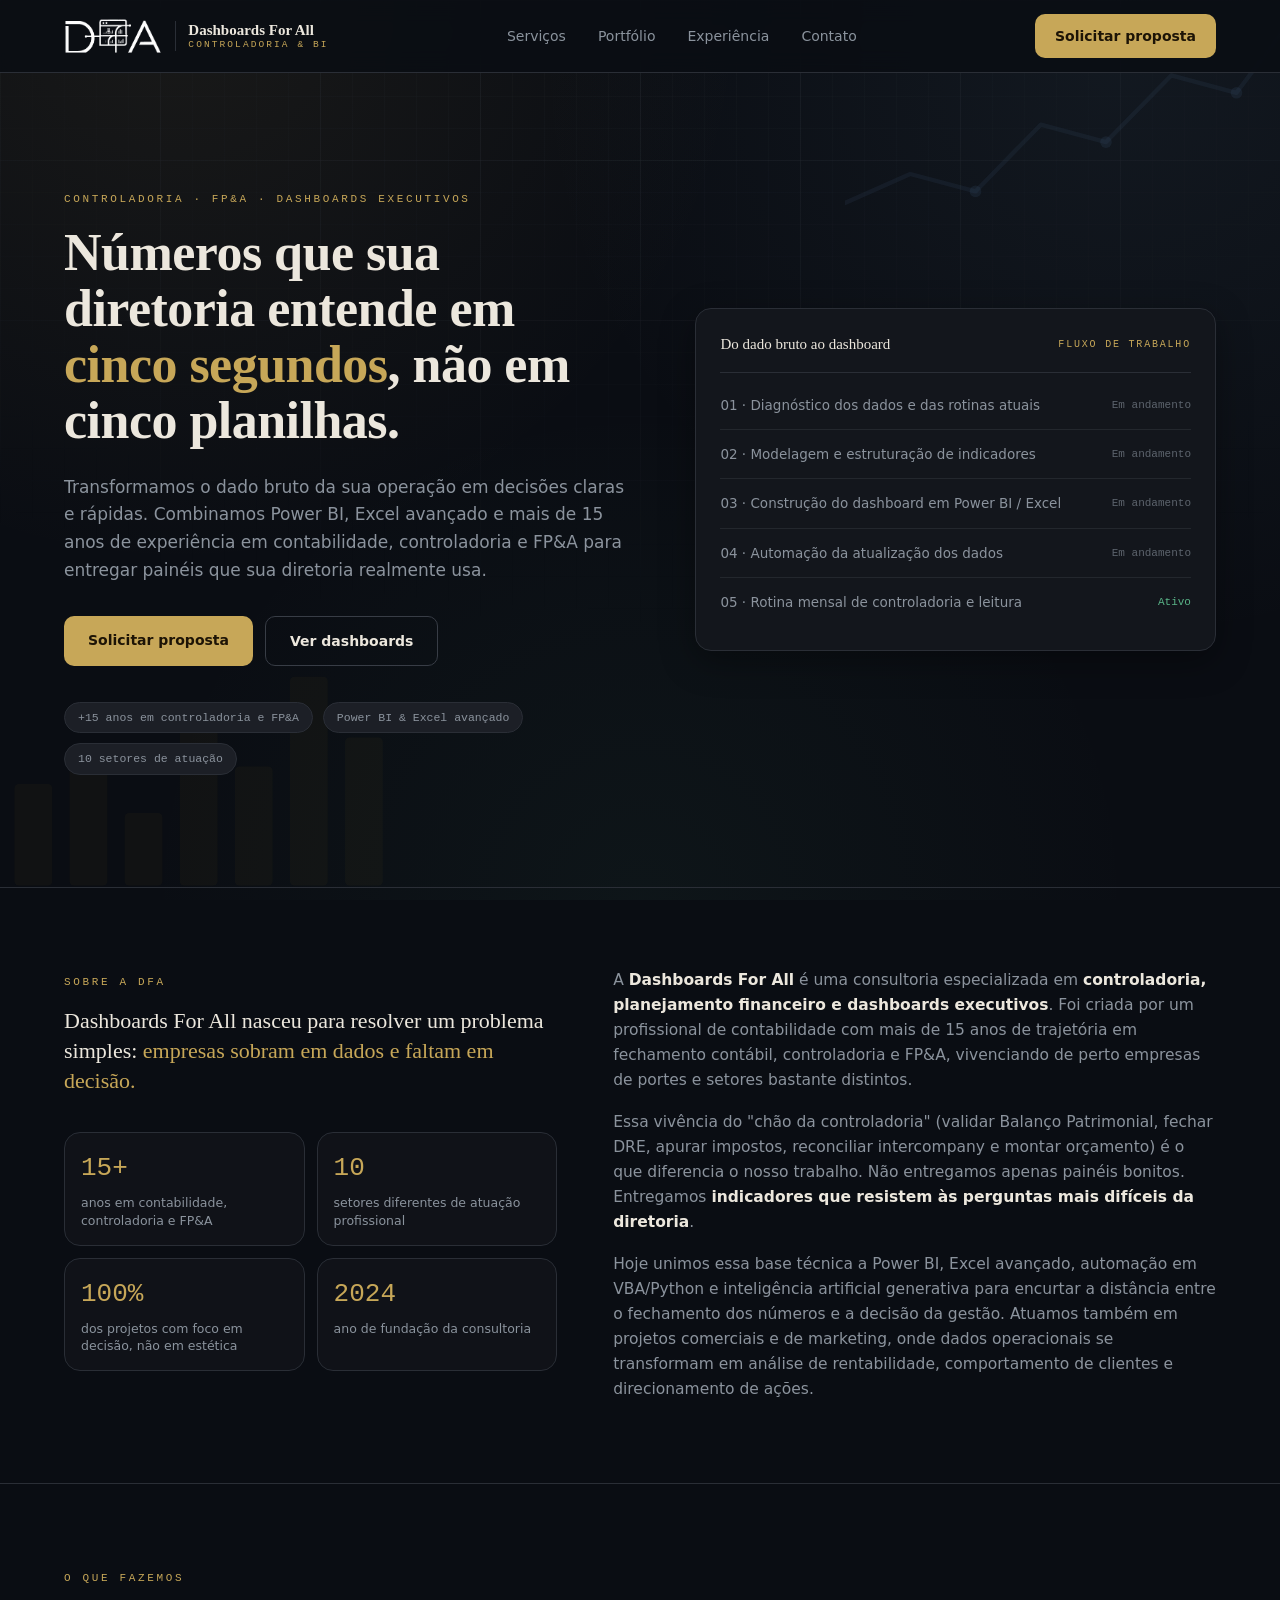
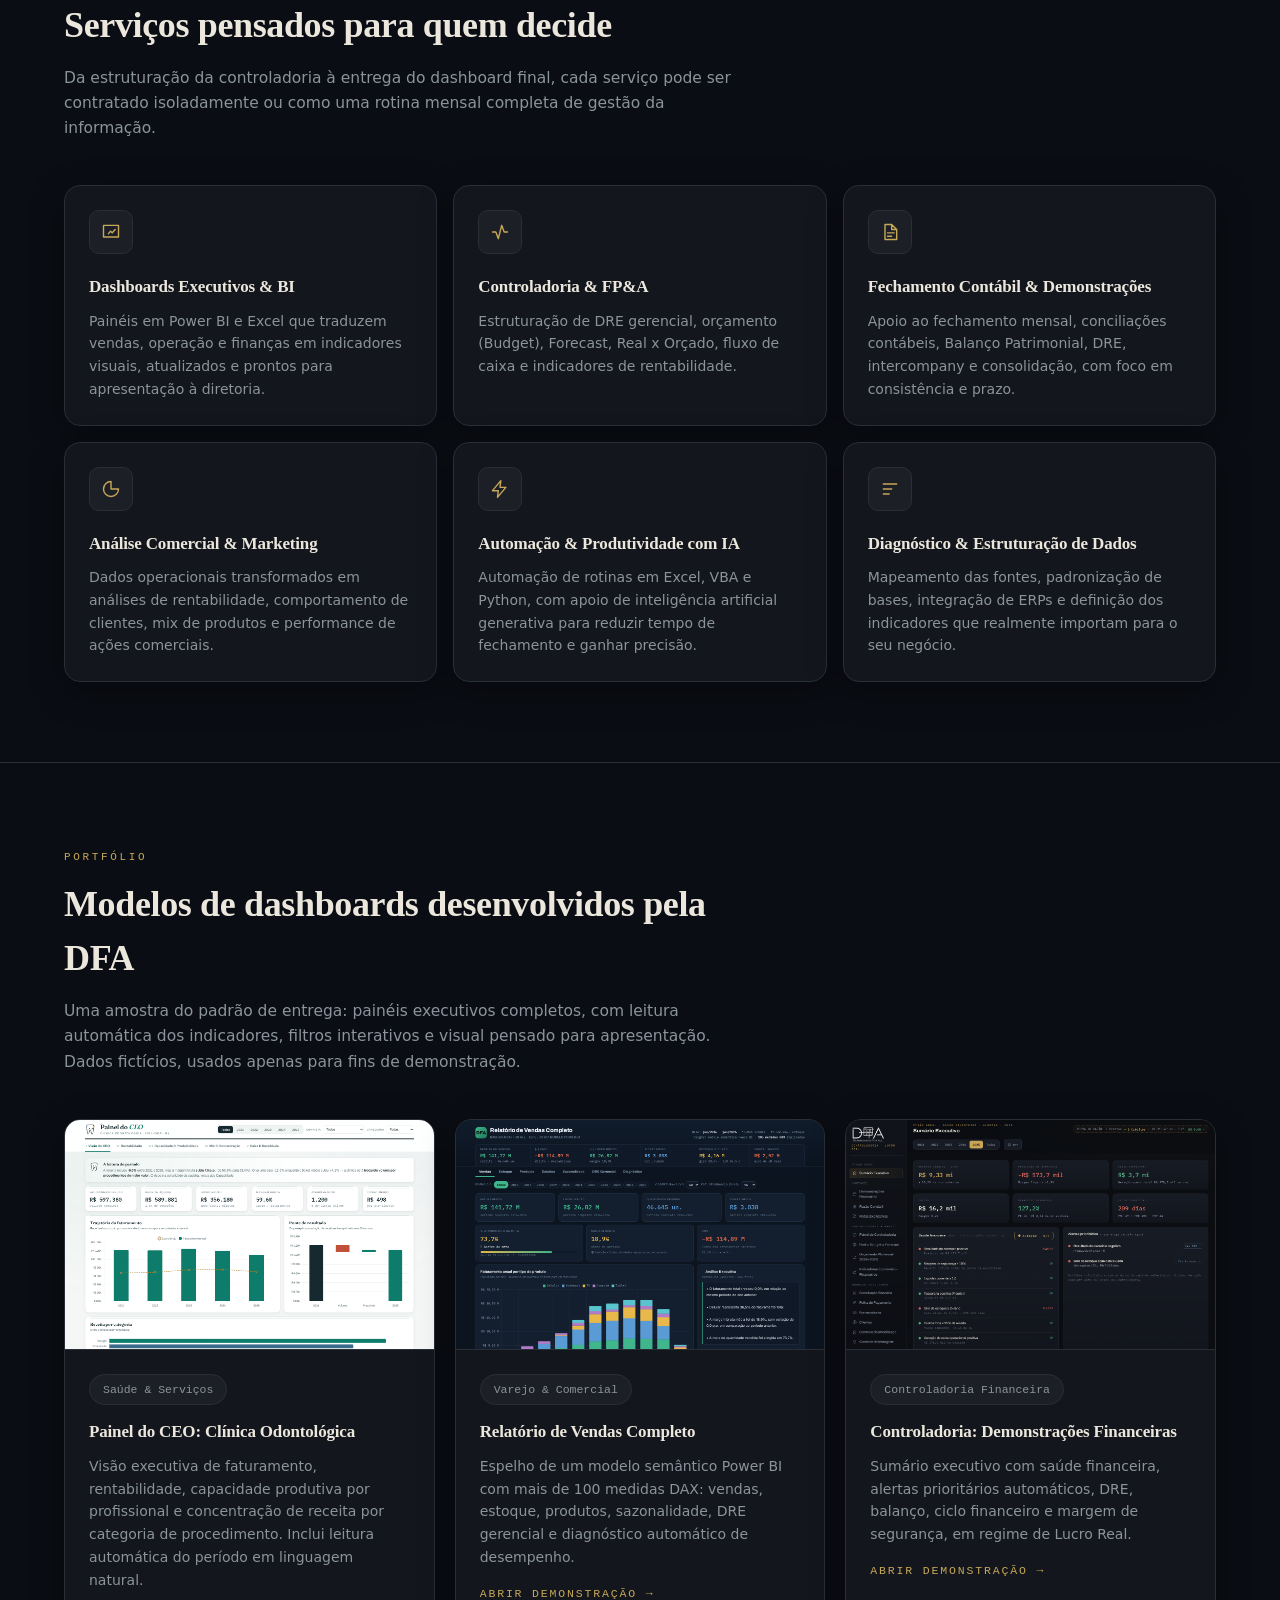
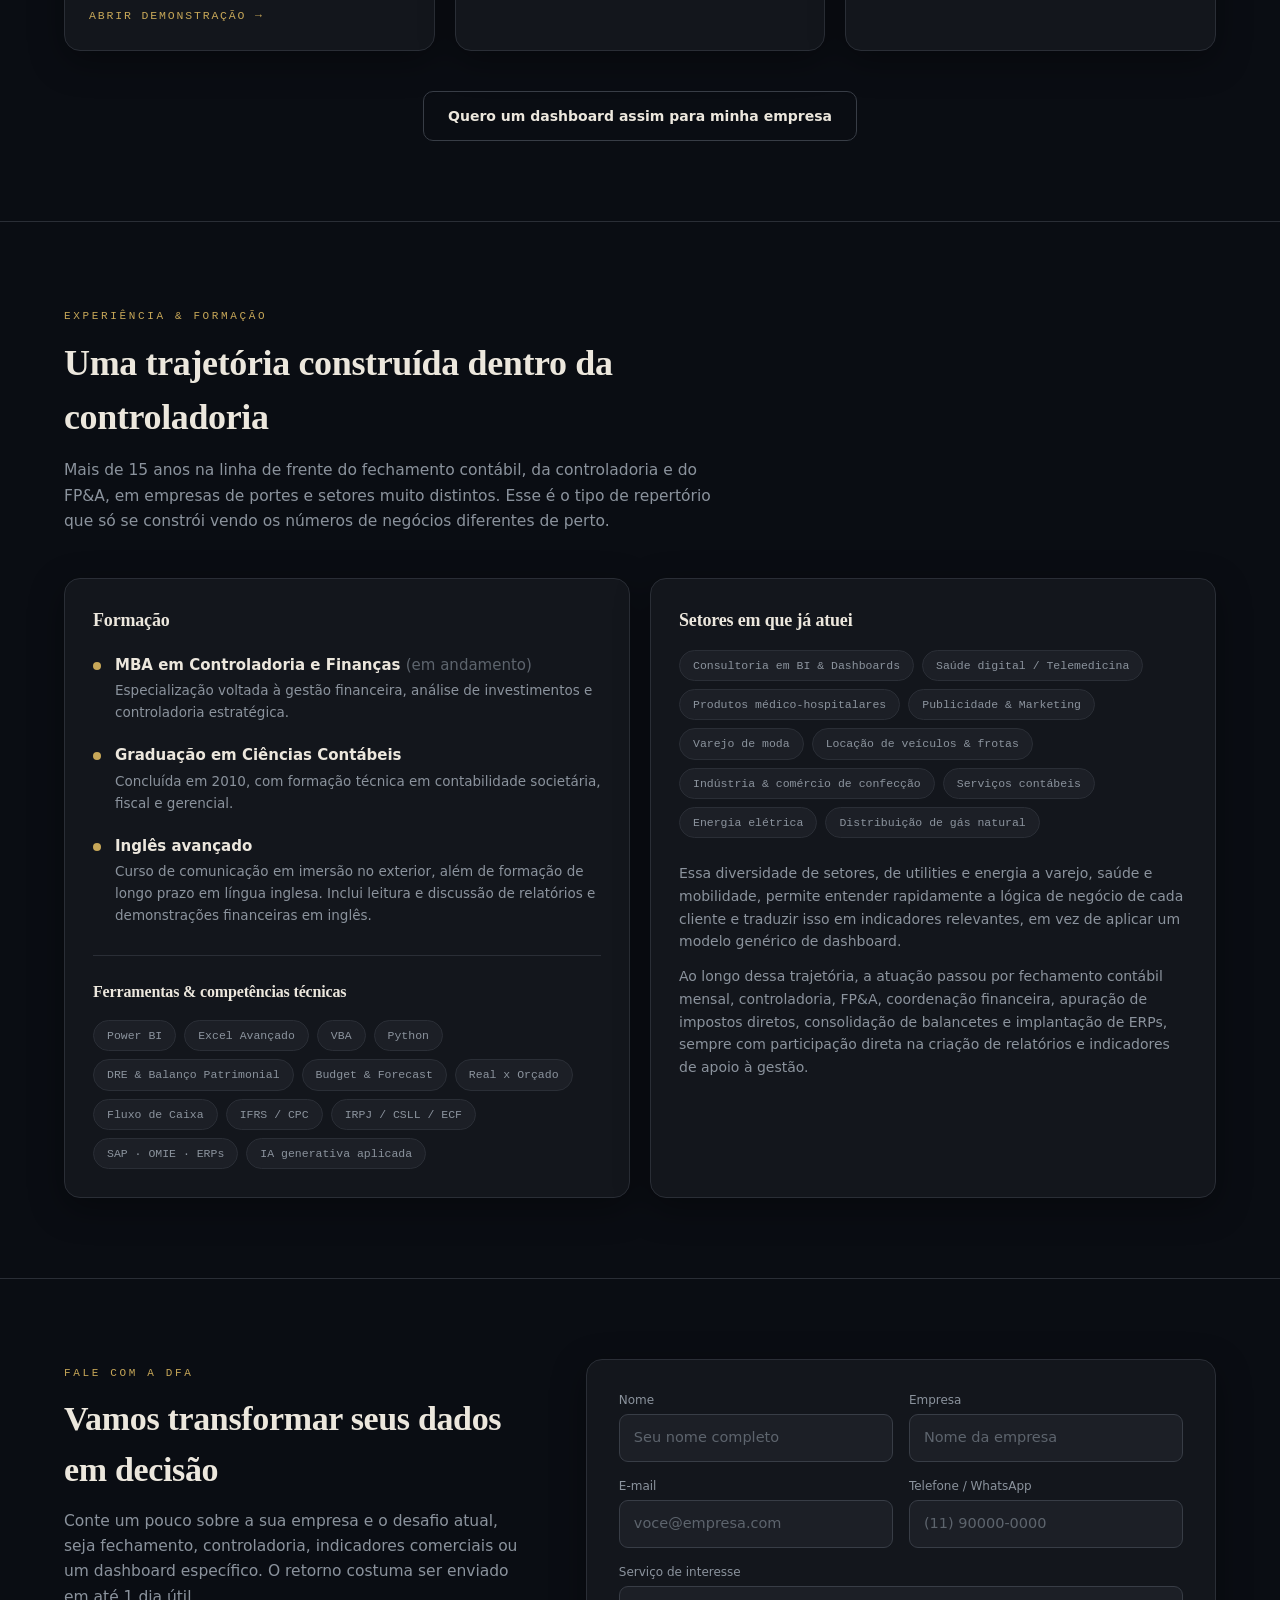
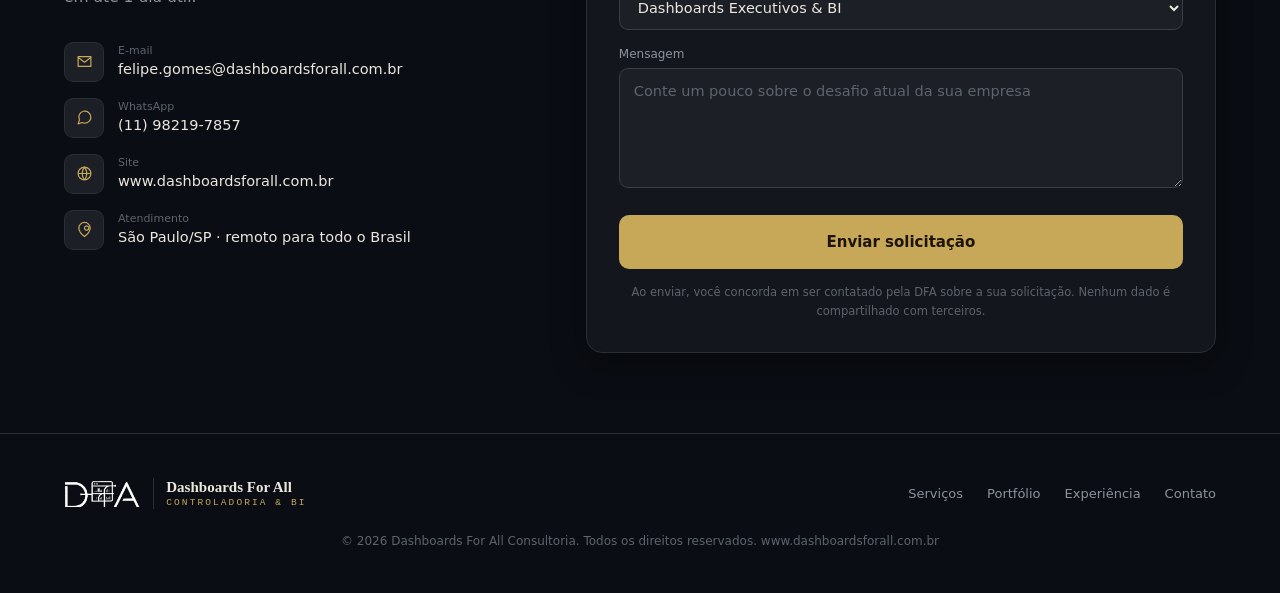
==== index.html @ 0bf6ab88 "Add files via upload" ====
<!DOCTYPE html>
<html lang="en" data-tsd-source="/src/routes/__root.tsx:113:5"><head data-tsd-source="/src/routes/__root.tsx:114:7"><meta charset="utf-8"><meta name="viewport" content="width=device-width, initial-scale=1"><link rel="preload" as="image" href="/__l5e/assets-v1/0606415a-b5c6-49c7-ac7f-a2ee6d238eb2/dfa-mark-white.png"><title>Dashboards For All — Controladoria, FP&amp;A e Dashboards Executivos</title><meta name="author" content="Dashboards For All"><meta property="og:site_name" content="Dashboards For All"><meta property="og:locale" content="pt_BR"><meta name="theme-color" content="#0B0D11"><meta name="description" content="Consultoria em controladoria, FP&amp;A e dashboards executivos em Power BI e Excel. Transformamos dados financeiros e operacionais em decisão para a diretoria."><meta property="og:title" content="Dashboards For All — Controladoria, FP&amp;A e Dashboards Executivos"><meta property="og:description" content="Consultoria em controladoria, FP&amp;A e dashboards executivos em Power BI e Excel. Transformamos dados financeiros e operacionais em decisão para a diretoria."><meta property="og:type" content="website"><meta property="og:url" content="https://www.dashboardsforall.com.br/"><meta name="twitter:card" content="summary_large_image"><link rel="modulepreload" href="/@id/virtual:tanstack-start-dev-client-entry"><link rel="preconnect" href="https://fonts.googleapis.com"><link rel="preconnect" href="https://fonts.gstatic.com" crossorigin="anonymous"><link rel="icon" type="image/png" href="/favicon.png"><link rel="canonical" href="https://www.dashboardsforall.com.br/"><style>@layer properties {
  @supports (((-webkit-hyphens: none)) and (not (margin-trim: inline))) or ((-moz-orient: inline) and (not (color: rgb(from red r g b)))) {
  *, ::before, ::after, ::backdrop { --tw-translate-x: 0; --tw-translate-y: 0; --tw-translate-z: 0; --tw-rotate-x: initial; --tw-rotate-y: initial; --tw-rotate-z: initial; --tw-skew-x: initial; --tw-skew-y: initial; --tw-space-y-reverse: 0; --tw-space-x-reverse: 0; --tw-border-style: solid; --tw-leading: initial; --tw-font-weight: initial; --tw-tracking: initial; --tw-ordinal: initial; --tw-slashed-zero: initial; --tw-numeric-figure: initial; --tw-numeric-spacing: initial; --tw-numeric-fraction: initial; --tw-shadow: 0 0 #0000; --tw-shadow-color: initial; --tw-shadow-alpha: 100%; --tw-inset-shadow: 0 0 #0000; --tw-inset-shadow-color: initial; --tw-inset-shadow-alpha: 100%; --tw-ring-color: initial; --tw-ring-shadow: 0 0 #0000; --tw-inset-ring-color: initial; --tw-inset-ring-shadow: 0 0 #0000; --tw-ring-inset: initial; --tw-ring-offset-width: 0px; --tw-ring-offset-color: #fff; --tw-ring-offset-shadow: 0 0 #0000; --tw-outline-style: solid; --tw-blur: initial; --tw-brightness: initial; --tw-contrast: initial; --tw-grayscale: initial; --tw-hue-rotate: initial; --tw-invert: initial; --tw-opacity: initial; --tw-saturate: initial; --tw-sepia: initial; --tw-drop-shadow: initial; --tw-drop-shadow-color: initial; --tw-drop-shadow-alpha: 100%; --tw-drop-shadow-size: initial; --tw-backdrop-blur: initial; --tw-backdrop-brightness: initial; --tw-backdrop-contrast: initial; --tw-backdrop-grayscale: initial; --tw-backdrop-hue-rotate: initial; --tw-backdrop-invert: initial; --tw-backdrop-opacity: initial; --tw-backdrop-saturate: initial; --tw-backdrop-sepia: initial; --tw-duration: initial; --tw-ease: initial; --tw-content: ""; --tw-animation-delay: 0s; --tw-animation-direction: normal; --tw-animation-duration: initial; --tw-animation-fill-mode: none; --tw-animation-iteration-count: 1; --tw-enter-blur: 0; --tw-enter-opacity: 1; --tw-enter-rotate: 0; --tw-enter-scale: 1; --tw-enter-translate-x: 0; --tw-enter-translate-y: 0; --tw-exit-blur: 0; --tw-exit-opacity: 1; --tw-exit-rotate: 0; --tw-exit-scale: 1; --tw-exit-translate-x: 0; --tw-exit-translate-y: 0; }
}
}
@layer theme {
  :root, :host { --font-sans: "Archivo", system-ui, sans-serif; --font-serif: "Fraunces", Georgia, serif; --font-mono: "IBM Plex Mono", ui-monospace, monospace; --color-black: #000; --spacing: .25rem; --container-sm: 24rem; --container-md: 28rem; --container-lg: 32rem; --text-xs: .75rem; --text-xs--line-height: calc(1 / .75); --text-sm: .875rem; --text-sm--line-height: calc(1.25 / .875); --text-base: 1rem; --text-base--line-height: calc(1.5 / 1); --text-lg: 1.125rem; --text-lg--line-height: calc(1.75 / 1.125); --text-xl: 1.25rem; --text-xl--line-height: calc(1.75 / 1.25); --text-7xl: 4.5rem; --text-7xl--line-height: 1; --font-weight-normal: 400; --font-weight-medium: 500; --font-weight-semibold: 600; --font-weight-bold: 700; --tracking-tight: -.025em; --tracking-widest: .1em; --leading-tight: 1.25; --leading-snug: 1.375; --leading-relaxed: 1.625; --ease-in-out: cubic-bezier(.4, 0, .2, 1); --animate-pulse: pulse 2s cubic-bezier(.4, 0, .6, 1) infinite; --blur-md: 12px; --aspect-video: 16 / 9; --default-transition-duration: .15s; --default-transition-timing-function: cubic-bezier(.4, 0, .2, 1); --default-font-family: "Archivo", system-ui, sans-serif; --default-mono-font-family: "IBM Plex Mono", ui-monospace, monospace; --color-background: var(--background); --color-foreground: var(--foreground); --color-border: var(--border); }
}
@layer base {
  *, ::after, ::before, ::backdrop { box-sizing: border-box; border: 0px solid; margin: 0px; padding: 0px; }
  ::file-selector-button { box-sizing: border-box; border: 0px solid; margin: 0px; padding: 0px; }
  html, :host { text-size-adjust: 100%; tab-size: 4; line-height: 1.5; font-family: var(--default-font-family, -apple-system, BlinkMacSystemFont, "Segoe UI", Roboto, "Helvetica Neue", "Noto Sans", Arial, sans-serif, "Apple Color Emoji", "Segoe UI Emoji", "Segoe UI Symbol", "Noto Color Emoji"); font-feature-settings: var(--default-font-feature-settings, normal); font-variation-settings: var(--default-font-variation-settings, normal); -webkit-tap-highlight-color: transparent; }
  hr { height: 0px; color: inherit; border-top-width: 1px; }
  abbr:where([title]) { text-decoration: underline dotted; }
  h1, h2, h3, h4, h5, h6 { font-size: inherit; font-weight: inherit; }
  a { color: inherit; text-decoration: inherit; }
  b, strong { font-weight: bolder; }
  code, kbd, samp, pre { font-family: var(--default-mono-font-family, ui-monospace, SFMono-Regular, Menlo, Monaco, Consolas, "Liberation Mono", "Courier New", monospace); font-feature-settings: var(--default-mono-font-feature-settings, normal); font-variation-settings: var(--default-mono-font-variation-settings, normal); font-size: 1em; }
  small { font-size: 80%; }
  sub, sup { vertical-align: baseline; font-size: 75%; line-height: 0; position: relative; }
  sub { bottom: -0.25em; }
  sup { top: -0.5em; }
  table { text-indent: 0px; border-color: inherit; border-collapse: collapse; }
  progress { vertical-align: baseline; }
  summary { display: list-item; }
  ol, ul, menu { list-style: none; }
  img, svg, video, canvas, audio, iframe, embed, object { vertical-align: middle; display: block; }
  img, video { max-width: 100%; height: auto; }
  button, input, select, optgroup, textarea { font: inherit; letter-spacing: inherit; color: inherit; opacity: 1; background-color: rgba(0, 0, 0, 0); border-radius: 0px; }
  ::file-selector-button { font: inherit; letter-spacing: inherit; color: inherit; opacity: 1; background-color: rgba(0, 0, 0, 0); border-radius: 0px; }
  :where(select:is([multiple], [size])) optgroup { font-weight: bolder; }
  :where(select:is([multiple], [size])) optgroup option { padding-inline-start: 20px; }
  ::file-selector-button { margin-inline-end: 4px; }
  ::placeholder { opacity: 1; }
  @supports (not ((-webkit-appearance: -apple-pay-button))) or (contain-intrinsic-size: 1px) {
  ::placeholder { color: currentcolor; }
  @supports (color: color-mix(in lab, red, red)) {
  ::placeholder { color: color-mix(in oklab, currentcolor, transparent); }
}
}
  textarea { resize: vertical; }
  ::-webkit-search-decoration { appearance: none; }
  ::-webkit-date-and-time-value { min-height: 1lh; text-align: inherit; }
  ::-webkit-datetime-edit { display: inline-flex; }
  ::-webkit-datetime-edit-fields-wrapper { padding: 0px; }
  ::-webkit-datetime-edit { padding-block: 0px; }
  ::-webkit-datetime-edit-year-field { padding-block: 0px; }
  ::-webkit-datetime-edit-month-field { padding-block: 0px; }
  ::-webkit-datetime-edit-day-field { padding-block: 0px; }
  ::-webkit-datetime-edit-hour-field { padding-block: 0px; }
  ::-webkit-datetime-edit-minute-field { padding-block: 0px; }
  ::-webkit-datetime-edit-second-field { padding-block: 0px; }
  ::-webkit-datetime-edit-millisecond-field { padding-block: 0px; }
  ::-webkit-datetime-edit-meridiem-field { padding-block: 0px; }
  ::-webkit-calendar-picker-indicator { line-height: 1; }
  button, input:where([type="button"], [type="reset"], [type="submit"]) { appearance: button; }
  ::file-selector-button { appearance: button; }
  ::-webkit-inner-spin-button { height: auto; }
  ::-webkit-outer-spin-button { height: auto; }
  [hidden]:where(:not([hidden="until-found"])) { display: none !important; }
  * { border-color: var(--color-border); }
  body { background-color: var(--color-background); color: var(--color-foreground); }
  html { scroll-behavior: smooth; }
  body { font-family: var(--font-sans); -webkit-font-smoothing: antialiased; background-image: radial-gradient(circle at 14% 0%, var(--dfa-brass), transparent 40%), radial-gradient(circle at 88% 6%, var(--dfa-steel), transparent 42%), radial-gradient(circle at 50% 100%, var(--dfa-pos), transparent 45%); position: relative; }
  @supports (color: color-mix(in lab, red, red)) {
  body { background-image: radial-gradient(circle at 14% 0%, color-mix(in oklab, var(--dfa-brass) 8%, transparent), transparent 40%), radial-gradient(circle at 88% 6%, color-mix(in oklab, var(--dfa-steel) 8%, transparent), transparent 42%), radial-gradient(circle at 50% 100%, color-mix(in oklab, var(--dfa-pos) 5%, transparent), transparent 45%); }
}
  body { background-attachment: fixed; }
  body::before { content: ""; z-index: -2; pointer-events: none; background-image: linear-gradient(to right, var(--dfa-line2) 1px, transparent 1px), linear-gradient(to bottom, var(--dfa-line2) 1px, transparent 1px), linear-gradient(to right, var(--dfa-line2) 1px, transparent 1px), linear-gradient(to bottom, var(--dfa-line2) 1px, transparent 1px); position: fixed; inset: 0px; }
  @supports (color: color-mix(in lab, red, red)) {
  body::before { background-image: linear-gradient(to right, color-mix(in oklab, var(--dfa-line2) 26%, transparent) 1px, transparent 1px), linear-gradient(to bottom, color-mix(in oklab, var(--dfa-line2) 26%, transparent) 1px, transparent 1px), linear-gradient(to right, color-mix(in oklab, var(--dfa-line2) 14%, transparent) 1px, transparent 1px), linear-gradient(to bottom, color-mix(in oklab, var(--dfa-line2) 14%, transparent) 1px, transparent 1px); }
}
  body::before { opacity: 0.75; background-size: 160px 160px, 160px 160px, 32px 32px, 32px 32px; mask-image: radial-gradient(120% 90% at 50% 0px, rgb(0, 0, 0) 10%, rgba(0, 0, 0, 0) 78%); }
  body::after { content: ""; z-index: -1; pointer-events: none; opacity: 0.4; background-image: url("data:image/svg+xml,%3Csvg xmlns='http://www.w3.org/2000/svg' viewBox='0 0 300 200'%3E%3Cg fill='%23c9a227' fill-opacity='0.10'%3E%3Crect x='10' y='120' width='26' height='70' rx='3'/%3E%3Crect x='48' y='95' width='26' height='95' rx='3'/%3E%3Crect x='86' y='140' width='26' height='50' rx='3'/%3E%3Crect x='124' y='70' width='26' height='120' rx='3'/%3E%3Crect x='162' y='108' width='26' height='82' rx='3'/%3E%3Crect x='200' y='46' width='26' height='144' rx='3'/%3E%3Crect x='238' y='88' width='26' height='102' rx='3'/%3E%3C/g%3E%3C/svg%3E"), url("data:image/svg+xml,%3Csvg xmlns='http://www.w3.org/2000/svg' viewBox='0 0 300 180'%3E%3Cpolyline points='0,140 45,120 90,132 135,86 180,98 225,52 270,64 300,24' fill='none' stroke='%236f9dd1' stroke-opacity='0.18' stroke-width='3' stroke-linecap='round' stroke-linejoin='round'/%3E%3Cg fill='%236f9dd1' fill-opacity='0.22'%3E%3Ccircle cx='90' cy='132' r='4'/%3E%3Ccircle cx='180' cy='98' r='4'/%3E%3Ccircle cx='270' cy='64' r='4'/%3E%3C/g%3E%3C/svg%3E"); background-position: 0px 100%, 100% 0px; background-repeat: no-repeat, no-repeat; background-size: 34vw, 34vw; position: fixed; inset: 0px; }
  h1, h2, h3 { font-family: var(--font-serif); letter-spacing: -0.01em; font-weight: 600; }
}
@layer components;
@layer utilities {
  .pointer-events-none { pointer-events: none; }
  .invisible { visibility: hidden; }
  .sr-only { clip-path: inset(50%); white-space: nowrap; border-width: 0px; width: 1px; height: 1px; margin: -1px; padding: 0px; position: absolute; overflow: hidden; }
  .absolute { position: absolute; }
  .fixed { position: fixed; }
  .relative { position: relative; }
  .sticky { position: sticky; }
  .inset-0 { inset: 0px; }
  .inset-x-0 { inset-inline: 0px; }
  .inset-y-0 { inset-block: 0px; }
  .-top-12 { top: calc(var(--spacing) * -12); }
  .top-0 { top: 0px; }
  .top-1\.5 { top: calc(var(--spacing) * 1.5); }
  .top-1\/2 { top: 50%; }
  .top-3\.5 { top: calc(var(--spacing) * 3.5); }
  .top-4 { top: calc(var(--spacing) * 4); }
  .top-\[1px\] { top: 1px; }
  .top-\[50\%\] { top: 50%; }
  .top-\[60\%\] { top: 60%; }
  .top-full { top: 100%; }
  .-right-12 { right: calc(var(--spacing) * -12); }
  .right-0 { right: 0px; }
  .right-1 { right: var(--spacing); }
  .right-2 { right: calc(var(--spacing) * 2); }
  .right-3 { right: calc(var(--spacing) * 3); }
  .right-4 { right: calc(var(--spacing) * 4); }
  .-bottom-12 { bottom: calc(var(--spacing) * -12); }
  .bottom-0 { bottom: 0px; }
  .-left-12 { left: calc(var(--spacing) * -12); }
  .left-0 { left: 0px; }
  .left-1\/2 { left: 50%; }
  .left-2 { left: calc(var(--spacing) * 2); }
  .left-\[50\%\] { left: 50%; }
  .z-10 { z-index: 10; }
  .z-20 { z-index: 20; }
  .z-50 { z-index: 50; }
  .z-\[1\] { z-index: 1; }
  .-mx-1 { margin-inline: calc(var(--spacing) * -1); }
  .mx-2 { margin-inline: calc(var(--spacing) * 2); }
  .mx-3\.5 { margin-inline: calc(var(--spacing) * 3.5); }
  .mx-auto { margin-inline: auto; }
  .my-0\.5 { margin-block: calc(var(--spacing) * .5); }
  .my-1 { margin-block: var(--spacing); }
  .-mt-4 { margin-top: calc(var(--spacing) * -4); }
  .mt-1 { margin-top: var(--spacing); }
  .mt-1\.5 { margin-top: calc(var(--spacing) * 1.5); }
  .mt-2 { margin-top: calc(var(--spacing) * 2); }
  .mt-2\.5 { margin-top: calc(var(--spacing) * 2.5); }
  .mt-3 { margin-top: calc(var(--spacing) * 3); }
  .mt-3\.5 { margin-top: calc(var(--spacing) * 3.5); }
  .mt-4 { margin-top: calc(var(--spacing) * 4); }
  .mt-5 { margin-top: calc(var(--spacing) * 5); }
  .mt-6 { margin-top: calc(var(--spacing) * 6); }
  .mt-7 { margin-top: calc(var(--spacing) * 7); }
  .mt-8 { margin-top: calc(var(--spacing) * 8); }
  .mt-9 { margin-top: calc(var(--spacing) * 9); }
  .mt-10 { margin-top: calc(var(--spacing) * 10); }
  .mt-24 { margin-top: calc(var(--spacing) * 24); }
  .mt-auto { margin-top: auto; }
  .mr-2 { margin-right: calc(var(--spacing) * 2); }
  .mb-1 { margin-bottom: var(--spacing); }
  .mb-1\.5 { margin-bottom: calc(var(--spacing) * 1.5); }
  .mb-11 { margin-bottom: calc(var(--spacing) * 11); }
  .-ml-4 { margin-left: calc(var(--spacing) * -4); }
  .ml-1 { margin-left: var(--spacing); }
  .ml-auto { margin-left: auto; }
  .dfa-pill { font-family: var(--font-mono); background: var(--dfa-panel2); border: 1px solid var(--dfa-line); color: var(--dfa-muted); border-radius: 999px; padding: 6px 13px; font-size: 11.5px; display: inline-block; }
  .block { display: block; }
  .flex { display: flex; }
  .grid { display: grid; }
  .hidden { display: none; }
  .inline-flex { display: inline-flex; }
  .table { display: table; }
  .aspect-\[16\/10\] { aspect-ratio: 16 / 10; }
  .aspect-square { aspect-ratio: 1 / 1; }
  .aspect-video { aspect-ratio: var(--aspect-video); }
  .size-\(--cell-size\) { width: var(--cell-size); height: var(--cell-size); }
  .size-4 { width: calc(var(--spacing) * 4); height: calc(var(--spacing) * 4); }
  .h-\(--cell-size\) { height: var(--cell-size); }
  .h-1\.5 { height: calc(var(--spacing) * 1.5); }
  .h-2 { height: calc(var(--spacing) * 2); }
  .h-2\.5 { height: calc(var(--spacing) * 2.5); }
  .h-3 { height: calc(var(--spacing) * 3); }
  .h-3\.5 { height: calc(var(--spacing) * 3.5); }
  .h-4 { height: calc(var(--spacing) * 4); }
  .h-5 { height: calc(var(--spacing) * 5); }
  .h-7 { height: calc(var(--spacing) * 7); }
  .h-8 { height: calc(var(--spacing) * 8); }
  .h-9 { height: calc(var(--spacing) * 9); }
  .h-10 { height: calc(var(--spacing) * 10); }
  .h-11 { height: calc(var(--spacing) * 11); }
  .h-12 { height: calc(var(--spacing) * 12); }
  .h-\[1px\] { height: 1px; }
  .h-\[17px\] { height: 17px; }
  .h-\[var\(--radix-navigation-menu-viewport-height\)\] { height: var(--radix-navigation-menu-viewport-height); }
  .h-\[var\(--radix-select-trigger-height\)\] { height: var(--radix-select-trigger-height); }
  .h-auto { height: auto; }
  .h-full { height: 100%; }
  .h-px { height: 1px; }
  .h-svh { height: 100svh; }
  .max-h-\(--radix-context-menu-content-available-height\) { max-height: var(--radix-context-menu-content-available-height); }
  .max-h-\(--radix-select-content-available-height\) { max-height: var(--radix-select-content-available-height); }
  .max-h-\[300px\] { max-height: 300px; }
  .max-h-\[var\(--radix-dropdown-menu-content-available-height\)\] { max-height: var(--radix-dropdown-menu-content-available-height); }
  .min-h-0 { min-height: 0px; }
  .min-h-\[60px\] { min-height: 60px; }
  .min-h-\[120px\] { min-height: 120px; }
  .min-h-screen { min-height: 100vh; }
  .min-h-svh { min-height: 100svh; }
  .w-\(--cell-size\) { width: var(--cell-size); }
  .w-\(--sidebar-width\) { width: var(--sidebar-width); }
  .w-0 { width: 0px; }
  .w-1 { width: var(--spacing); }
  .w-2 { width: calc(var(--spacing) * 2); }
  .w-2\.5 { width: calc(var(--spacing) * 2.5); }
  .w-3 { width: calc(var(--spacing) * 3); }
  .w-3\.5 { width: calc(var(--spacing) * 3.5); }
  .w-3\/4 { width: 75%; }
  .w-4 { width: calc(var(--spacing) * 4); }
  .w-5 { width: calc(var(--spacing) * 5); }
  .w-7 { width: calc(var(--spacing) * 7); }
  .w-8 { width: calc(var(--spacing) * 8); }
  .w-9 { width: calc(var(--spacing) * 9); }
  .w-10 { width: calc(var(--spacing) * 10); }
  .w-11 { width: calc(var(--spacing) * 11); }
  .w-64 { width: calc(var(--spacing) * 64); }
  .w-72 { width: calc(var(--spacing) * 72); }
  .w-\[1px\] { width: 1px; }
  .w-\[17px\] { width: 17px; }
  .w-\[100px\] { width: 100px; }
  .w-auto { width: auto; }
  .w-fit { width: fit-content; }
  .w-full { width: 100%; }
  .w-max { width: max-content; }
  .w-px { width: 1px; }
  .max-w-\(--skeleton-width\) { max-width: var(--skeleton-width); }
  .max-w-\[560px\] { max-width: 560px; }
  .max-w-\[680px\] { max-width: 680px; }
  .max-w-\[1200px\] { max-width: 1200px; }
  .max-w-lg { max-width: var(--container-lg); }
  .max-w-max { max-width: max-content; }
  .max-w-md { max-width: var(--container-md); }
  .min-w-\(--cell-size\) { min-width: var(--cell-size); }
  .min-w-0 { min-width: 0px; }
  .min-w-5 { min-width: calc(var(--spacing) * 5); }
  .min-w-8 { min-width: calc(var(--spacing) * 8); }
  .min-w-9 { min-width: calc(var(--spacing) * 9); }
  .min-w-10 { min-width: calc(var(--spacing) * 10); }
  .min-w-\[8rem\] { min-width: 8rem; }
  .min-w-\[12rem\] { min-width: 12rem; }
  .min-w-\[var\(--radix-select-trigger-width\)\] { min-width: var(--radix-select-trigger-width); }
  .flex-1 { flex: 1 1 0%; }
  .shrink-0 { flex-shrink: 0; }
  .grow { flex-grow: 1; }
  .grow-0 { flex-grow: 0; }
  .basis-full { flex-basis: 100%; }
  .caption-bottom { caption-side: bottom; }
  .border-collapse { border-collapse: collapse; }
  .origin-\(--radix-context-menu-content-transform-origin\) { transform-origin: var(--radix-context-menu-content-transform-origin); }
  .origin-\(--radix-dropdown-menu-content-transform-origin\) { transform-origin: var(--radix-dropdown-menu-content-transform-origin); }
  .origin-\(--radix-hover-card-content-transform-origin\) { transform-origin: var(--radix-hover-card-content-transform-origin); }
  .origin-\(--radix-menubar-content-transform-origin\) { transform-origin: var(--radix-menubar-content-transform-origin); }
  .origin-\(--radix-popover-content-transform-origin\) { transform-origin: var(--radix-popover-content-transform-origin); }
  .origin-\(--radix-select-content-transform-origin\) { transform-origin: var(--radix-select-content-transform-origin); }
  .origin-\(--radix-tooltip-content-transform-origin\) { transform-origin: var(--radix-tooltip-content-transform-origin); }
  .-translate-x-1\/2 { --tw-translate-x: calc(calc(1 / 2 * 100%) * -1); translate: var(--tw-translate-x) var(--tw-translate-y); }
  .-translate-x-px { --tw-translate-x: -1px; translate: var(--tw-translate-x) var(--tw-translate-y); }
  .translate-x-\[-50\%\] { --tw-translate-x: -50%; translate: var(--tw-translate-x) var(--tw-translate-y); }
  .translate-x-px { --tw-translate-x: 1px; translate: var(--tw-translate-x) var(--tw-translate-y); }
  .-translate-y-1\/2 { --tw-translate-y: calc(calc(1 / 2 * 100%) * -1); translate: var(--tw-translate-x) var(--tw-translate-y); }
  .translate-y-\[-50\%\] { --tw-translate-y: -50%; translate: var(--tw-translate-x) var(--tw-translate-y); }
  .rotate-45 { rotate: 45deg; }
  .rotate-90 { rotate: 90deg; }
  .dfa-reveal { opacity: 0; transition: opacity 0.7s, transform 0.7s; transform: translateY(16px); }
  .dfa-reveal.is-in { opacity: 1; transform: none; }
  .transform { transform: var(--tw-rotate-x, ) var(--tw-rotate-y, ) var(--tw-rotate-z, ) var(--tw-skew-x, ) var(--tw-skew-y, ); }
  .animate-caret-blink { animation: 1.25s ease-out 0s infinite normal none running caret-blink; }
  .animate-in { animation: enter var(--tw-animation-duration, var(--tw-duration, .15s))var(--tw-ease, ease)var(--tw-animation-delay, 0s)var(--tw-animation-iteration-count, 1)var(--tw-animation-direction, normal)var(--tw-animation-fill-mode, none); }
  .animate-pulse { animation: var(--animate-pulse); }
  .cursor-default { cursor: default; }
  .cursor-pointer { cursor: pointer; }
  .touch-none { touch-action: none; }
  .resize-y { resize: vertical; }
  .list-none { list-style-type: none; }
  .grid-cols-2 { grid-template-columns: repeat(2, minmax(0px, 1fr)); }
  .flex-col { flex-direction: column; }
  .flex-col-reverse { flex-direction: column-reverse; }
  .flex-row { flex-direction: row; }
  .flex-wrap { flex-wrap: wrap; }
  .place-content-center { place-content: center; }
  .items-center { align-items: center; }
  .items-end { align-items: flex-end; }
  .items-start { align-items: flex-start; }
  .items-stretch { align-items: stretch; }
  .justify-between { justify-content: space-between; }
  .justify-center { justify-content: center; }
  .gap-1 { gap: var(--spacing); }
  .gap-1\.5 { gap: calc(var(--spacing) * 1.5); }
  .gap-2 { gap: calc(var(--spacing) * 2); }
  .gap-2\.5 { gap: calc(var(--spacing) * 2.5); }
  .gap-3 { gap: calc(var(--spacing) * 3); }
  .gap-3\.5 { gap: calc(var(--spacing) * 3.5); }
  .gap-4 { gap: calc(var(--spacing) * 4); }
  .gap-5 { gap: calc(var(--spacing) * 5); }
  .gap-6 { gap: calc(var(--spacing) * 6); }
  .gap-8 { gap: calc(var(--spacing) * 8); }
  .gap-14 { gap: calc(var(--spacing) * 14); }
  :where(.space-y-1\.5 > :not(:last-child)) { --tw-space-y-reverse: 0; margin-block-start: calc(calc(var(--spacing) * 1.5) * var(--tw-space-y-reverse)); margin-block-end: calc(calc(var(--spacing) * 1.5) * calc(1 - var(--tw-space-y-reverse))); }
  :where(.space-y-2 > :not(:last-child)) { --tw-space-y-reverse: 0; margin-block-start: calc(calc(var(--spacing) * 2) * var(--tw-space-y-reverse)); margin-block-end: calc(calc(var(--spacing) * 2) * calc(1 - var(--tw-space-y-reverse))); }
  :where(.space-y-4 > :not(:last-child)) { --tw-space-y-reverse: 0; margin-block-start: calc(calc(var(--spacing) * 4) * var(--tw-space-y-reverse)); margin-block-end: calc(calc(var(--spacing) * 4) * calc(1 - var(--tw-space-y-reverse))); }
  :where(.space-y-5 > :not(:last-child)) { --tw-space-y-reverse: 0; margin-block-start: calc(calc(var(--spacing) * 5) * var(--tw-space-y-reverse)); margin-block-end: calc(calc(var(--spacing) * 5) * calc(1 - var(--tw-space-y-reverse))); }
  :where(.space-x-1 > :not(:last-child)) { --tw-space-x-reverse: 0; margin-inline-start: calc(var(--spacing) * var(--tw-space-x-reverse)); margin-inline-end: calc(var(--spacing) * calc(1 - var(--tw-space-x-reverse))); }
  .overflow-auto { overflow: auto; }
  .overflow-hidden { overflow: hidden; }
  .overflow-x-hidden { overflow-x: hidden; }
  .overflow-y-auto { overflow-y: auto; }
  .dfa-card { background: var(--dfa-panel); border: 1px solid var(--dfa-line); border-radius: 16px; box-shadow: rgba(0, 0, 0, 0.35) 0px 10px 34px; }
  .rounded-\[2px\] { border-radius: 2px; }
  .rounded-\[9px\] { border-radius: 9px; }
  .rounded-\[10px\] { border-radius: 10px; }
  .rounded-\[inherit\] { border-radius: inherit; }
  .rounded-full { border-radius: 3.40282e+38px; }
  .rounded-lg { border-radius: var(--radius); }
  .rounded-md { border-radius: calc(var(--radius) - 2px); }
  .rounded-none { border-radius: 0px; }
  .rounded-sm { border-radius: calc(var(--radius) - 4px); }
  .rounded-xl { border-radius: calc(var(--radius) + 4px); }
  .rounded-t-\[10px\] { border-top-left-radius: 10px; border-top-right-radius: 10px; }
  .rounded-l-md { border-top-left-radius: calc(var(--radius) - 2px); border-bottom-left-radius: calc(var(--radius) - 2px); }
  .rounded-tl-sm { border-top-left-radius: calc(var(--radius) - 4px); }
  .rounded-r-md { border-top-right-radius: calc(var(--radius) - 2px); border-bottom-right-radius: calc(var(--radius) - 2px); }
  .border { border-style: var(--tw-border-style); border-width: 1px; }
  .border-2 { border-style: var(--tw-border-style); border-width: 2px; }
  .border-\[1\.5px\] { border-style: var(--tw-border-style); border-width: 1.5px; }
  .border-y { border-block-style: var(--tw-border-style); border-block-width: 1px; }
  .border-t { border-top-style: var(--tw-border-style); border-top-width: 1px; }
  .border-r { border-right-style: var(--tw-border-style); border-right-width: 1px; }
  .border-b { border-bottom-style: var(--tw-border-style); border-bottom-width: 1px; }
  .border-l { border-left-style: var(--tw-border-style); border-left-width: 1px; }
  .border-dashed { --tw-border-style: dashed; border-style: dashed; }
  .border-\(--color-border\) { border-color: var(--color-border); }
  .border-border\/50 { border-color: var(--border); }
  @supports (color: color-mix(in lab, red, red)) {
  .border-border\/50 { border-color: color-mix(in oklab, var(--border) 50%, transparent); }
}
  .border-destructive\/50 { border-color: var(--destructive); }
  @supports (color: color-mix(in lab, red, red)) {
  .border-destructive\/50 { border-color: color-mix(in oklab, var(--destructive) 50%, transparent); }
}
  .border-hair { border-color: var(--dfa-line); }
  .border-hair-2 { border-color: var(--dfa-line2); }
  .border-hair\/70 { border-color: var(--dfa-line); }
  @supports (color: color-mix(in lab, red, red)) {
  .border-hair\/70 { border-color: color-mix(in oklab, var(--dfa-line) 70%, transparent); }
}
  .border-input { border-color: var(--input); }
  .border-pos { border-color: var(--dfa-pos); }
  .border-primary { border-color: var(--primary); }
  .border-primary\/50 { border-color: var(--primary); }
  @supports (color: color-mix(in lab, red, red)) {
  .border-primary\/50 { border-color: color-mix(in oklab, var(--primary) 50%, transparent); }
}
  .border-sidebar-border { border-color: var(--sidebar-border); }
  .border-transparent { border-color: rgba(0, 0, 0, 0); }
  .border-t-transparent { border-top-color: rgba(0, 0, 0, 0); }
  .border-l-transparent { border-left-color: rgba(0, 0, 0, 0); }
  .bg-\(--color-bg\) { background-color: var(--color-bg); }
  .bg-accent { background-color: var(--accent); }
  .bg-background { background-color: var(--background); }
  .bg-black\/80 { background-color: rgba(0, 0, 0, 0.8); }
  @supports (color: color-mix(in lab, red, red)) {
  .bg-black\/80 { background-color: color-mix(in oklab, var(--color-black) 80%, transparent); }
}
  .bg-border { background-color: var(--border); }
  .bg-brass { background-color: var(--dfa-brass); }
  .bg-card { background-color: var(--card); }
  .bg-destructive { background-color: var(--destructive); }
  .bg-foreground { background-color: var(--foreground); }
  .bg-ink\/85 { background-color: var(--dfa-bg); }
  @supports (color: color-mix(in lab, red, red)) {
  .bg-ink\/85 { background-color: color-mix(in oklab, var(--dfa-bg) 85%, transparent); }
}
  .bg-muted { background-color: var(--muted); }
  .bg-muted\/50 { background-color: var(--muted); }
  @supports (color: color-mix(in lab, red, red)) {
  .bg-muted\/50 { background-color: color-mix(in oklab, var(--muted) 50%, transparent); }
}
  .bg-panel { background-color: var(--dfa-panel); }
  .bg-panel-2 { background-color: var(--dfa-panel2); }
  .bg-panel\/70 { background-color: var(--dfa-panel); }
  @supports (color: color-mix(in lab, red, red)) {
  .bg-panel\/70 { background-color: color-mix(in oklab, var(--dfa-panel) 70%, transparent); }
}
  .bg-popover { background-color: var(--popover); }
  .bg-primary { background-color: var(--primary); }
  .bg-primary\/10 { background-color: var(--primary); }
  @supports (color: color-mix(in lab, red, red)) {
  .bg-primary\/10 { background-color: color-mix(in oklab, var(--primary) 10%, transparent); }
}
  .bg-primary\/20 { background-color: var(--primary); }
  @supports (color: color-mix(in lab, red, red)) {
  .bg-primary\/20 { background-color: color-mix(in oklab, var(--primary) 20%, transparent); }
}
  .bg-secondary { background-color: var(--secondary); }
  .bg-sidebar { background-color: var(--sidebar); }
  .bg-sidebar-border { background-color: var(--sidebar-border); }
  .bg-transparent { background-color: rgba(0, 0, 0, 0); }
  .fill-current { fill: currentcolor; }
  .fill-primary { fill: var(--primary); }
  .stroke-brass { stroke: var(--dfa-brass); }
  .object-cover { object-fit: cover; }
  .object-top { object-position: center top; }
  .p-0 { padding: 0px; }
  .p-1 { padding: var(--spacing); }
  .p-2 { padding: calc(var(--spacing) * 2); }
  .p-3 { padding: calc(var(--spacing) * 3); }
  .p-4 { padding: calc(var(--spacing) * 4); }
  .p-6 { padding: calc(var(--spacing) * 6); }
  .p-7 { padding: calc(var(--spacing) * 7); }
  .p-\[1px\] { padding: 1px; }
  .px-\(--cell-size\) { padding-inline: var(--cell-size); }
  .px-1 { padding-inline: var(--spacing); }
  .px-1\.5 { padding-inline: calc(var(--spacing) * 1.5); }
  .px-2 { padding-inline: calc(var(--spacing) * 2); }
  .px-2\.5 { padding-inline: calc(var(--spacing) * 2.5); }
  .px-3 { padding-inline: calc(var(--spacing) * 3); }
  .px-3\.5 { padding-inline: calc(var(--spacing) * 3.5); }
  .px-4 { padding-inline: calc(var(--spacing) * 4); }
  .px-5 { padding-inline: calc(var(--spacing) * 5); }
  .px-6 { padding-inline: calc(var(--spacing) * 6); }
  .px-8 { padding-inline: calc(var(--spacing) * 8); }
  .py-0\.5 { padding-block: calc(var(--spacing) * .5); }
  .py-1 { padding-block: var(--spacing); }
  .py-1\.5 { padding-block: calc(var(--spacing) * 1.5); }
  .py-2 { padding-block: calc(var(--spacing) * 2); }
  .py-2\.5 { padding-block: calc(var(--spacing) * 2.5); }
  .py-3 { padding-block: calc(var(--spacing) * 3); }
  .py-3\.5 { padding-block: calc(var(--spacing) * 3.5); }
  .py-4 { padding-block: calc(var(--spacing) * 4); }
  .py-6 { padding-block: calc(var(--spacing) * 6); }
  .py-11 { padding-block: calc(var(--spacing) * 11); }
  .py-20 { padding-block: calc(var(--spacing) * 20); }
  .pt-0 { padding-top: 0px; }
  .pt-3 { padding-top: calc(var(--spacing) * 3); }
  .pt-4 { padding-top: calc(var(--spacing) * 4); }
  .pt-6 { padding-top: calc(var(--spacing) * 6); }
  .pr-1 { padding-right: var(--spacing); }
  .pr-2 { padding-right: calc(var(--spacing) * 2); }
  .pr-2\.5 { padding-right: calc(var(--spacing) * 2.5); }
  .pr-8 { padding-right: calc(var(--spacing) * 8); }
  .pb-3 { padding-bottom: calc(var(--spacing) * 3); }
  .pb-4 { padding-bottom: calc(var(--spacing) * 4); }
  .pl-2 { padding-left: calc(var(--spacing) * 2); }
  .pl-2\.5 { padding-left: calc(var(--spacing) * 2.5); }
  .pl-3 { padding-left: calc(var(--spacing) * 3); }
  .pl-4 { padding-left: calc(var(--spacing) * 4); }
  .pl-8 { padding-left: calc(var(--spacing) * 8); }
  .text-center { text-align: center; }
  .text-left { text-align: left; }
  .align-middle { vertical-align: middle; }
  .dfa-eyebrow { font-family: var(--font-mono); letter-spacing: 0.24em; text-transform: uppercase; color: var(--dfa-brass); font-size: 11px; }
  .font-mono { font-family: "IBM Plex Mono", ui-monospace, monospace; }
  .font-sans { font-family: Archivo, system-ui, sans-serif; }
  .font-serif { font-family: Fraunces, Georgia, serif; }
  .text-7xl { font-size: var(--text-7xl); line-height: var(--tw-leading, var(--text-7xl--line-height)); }
  .text-base { font-size: var(--text-base); line-height: var(--tw-leading, var(--text-base--line-height)); }
  .text-lg { font-size: var(--text-lg); line-height: var(--tw-leading, var(--text-lg--line-height)); }
  .text-sm { font-size: var(--text-sm); line-height: var(--tw-leading, var(--text-sm--line-height)); }
  .text-xl { font-size: var(--text-xl); line-height: var(--tw-leading, var(--text-xl--line-height)); }
  .text-xs { font-size: var(--text-xs); line-height: var(--tw-leading, var(--text-xs--line-height)); }
  .text-\[0\.8rem\] { font-size: 0.8rem; }
  .text-\[9\.5px\] { font-size: 9.5px; }
  .text-\[10px\] { font-size: 10px; }
  .text-\[11\.5px\] { font-size: 11.5px; }
  .text-\[11px\] { font-size: 11px; }
  .text-\[12\.5px\] { font-size: 12.5px; }
  .text-\[13\.5px\] { font-size: 13.5px; }
  .text-\[13px\] { font-size: 13px; }
  .text-\[14\.5px\] { font-size: 14.5px; }
  .text-\[14px\] { font-size: 14px; }
  .text-\[15\.5px\] { font-size: 15.5px; }
  .text-\[15px\] { font-size: 15px; }
  .text-\[16px\] { font-size: 16px; }
  .text-\[17px\] { font-size: 17px; }
  .text-\[18px\] { font-size: 18px; }
  .text-\[22px\] { font-size: 22px; }
  .text-\[26px\] { font-size: 26px; }
  .text-\[clamp\(26px\,3\.4vw\,34px\)\] { font-size: clamp(26px, 3.4vw, 34px); }
  .text-\[clamp\(26px\,3\.4vw\,36px\)\] { font-size: clamp(26px, 3.4vw, 36px); }
  .text-\[clamp\(32px\,5vw\,52px\)\] { font-size: clamp(32px, 5vw, 52px); }
  .leading-\[1\.08\] { --tw-leading: 1.08; line-height: 1.08; }
  .leading-none { --tw-leading: 1; line-height: 1; }
  .leading-relaxed { --tw-leading: var(--leading-relaxed); line-height: var(--leading-relaxed); }
  .leading-snug { --tw-leading: var(--leading-snug); line-height: var(--leading-snug); }
  .leading-tight { --tw-leading: var(--leading-tight); line-height: var(--leading-tight); }
  .font-bold { --tw-font-weight: var(--font-weight-bold); font-weight: var(--font-weight-bold); }
  .font-medium { --tw-font-weight: var(--font-weight-medium); font-weight: var(--font-weight-medium); }
  .font-normal { --tw-font-weight: var(--font-weight-normal); font-weight: var(--font-weight-normal); }
  .font-semibold { --tw-font-weight: var(--font-weight-semibold); font-weight: var(--font-weight-semibold); }
  .tracking-\[0\.16em\] { --tw-tracking: .16em; letter-spacing: 0.16em; }
  .tracking-\[0\.18em\] { --tw-tracking: .18em; letter-spacing: 0.18em; }
  .tracking-\[0\.22em\] { --tw-tracking: .22em; letter-spacing: 0.22em; }
  .tracking-tight { --tw-tracking: var(--tracking-tight); letter-spacing: var(--tracking-tight); }
  .tracking-widest { --tw-tracking: var(--tracking-widest); letter-spacing: var(--tracking-widest); }
  .break-words { overflow-wrap: break-word; }
  .whitespace-nowrap { white-space: nowrap; }
  .text-accent-foreground { color: var(--accent-foreground); }
  .text-brass { color: var(--dfa-brass); }
  .text-card-foreground { color: var(--card-foreground); }
  .text-current { color: currentcolor; }
  .text-destructive { color: var(--destructive); }
  .text-destructive-foreground { color: var(--destructive-foreground); }
  .text-dim { color: var(--dfa-dim); }
  .text-foreground { color: var(--foreground); }
  .text-muted-foreground { color: var(--muted-foreground); }
  .text-mutedink { color: var(--dfa-muted); }
  .text-popover-foreground { color: var(--popover-foreground); }
  .text-pos { color: var(--dfa-pos); }
  .text-primary { color: var(--primary); }
  .text-primary-foreground { color: var(--primary-foreground); }
  .text-secondary-foreground { color: var(--secondary-foreground); }
  .text-sidebar-foreground { color: var(--sidebar-foreground); }
  .text-sidebar-foreground\/70 { color: var(--sidebar-foreground); }
  @supports (color: color-mix(in lab, red, red)) {
  .text-sidebar-foreground\/70 { color: color-mix(in oklab, var(--sidebar-foreground) 70%, transparent); }
}
  .uppercase { text-transform: uppercase; }
  .not-italic { font-style: normal; }
  .tabular-nums { --tw-numeric-spacing: tabular-nums; font-variant-numeric: var(--tw-ordinal, ) var(--tw-slashed-zero, ) var(--tw-numeric-figure, ) var(--tw-numeric-spacing, ) var(--tw-numeric-fraction, ); }
  .underline-offset-4 { text-underline-offset: 4px; }
  .opacity-0 { opacity: 0; }
  .opacity-50 { opacity: 0.5; }
  .opacity-60 { opacity: 0.6; }
  .opacity-70 { opacity: 0.7; }
  .shadow { --tw-shadow: 0 1px 3px 0 var(--tw-shadow-color, #0000001a), 0 1px 2px -1px var(--tw-shadow-color, #0000001a); box-shadow: var(--tw-inset-shadow), var(--tw-inset-ring-shadow), var(--tw-ring-offset-shadow), var(--tw-ring-shadow), var(--tw-shadow); }
  .shadow-\[0_0_0_1px_var\(--sidebar-border\)\] { --tw-shadow: 0 0 0 1px var(--tw-shadow-color, var(--sidebar-border)); box-shadow: var(--tw-inset-shadow), var(--tw-inset-ring-shadow), var(--tw-ring-offset-shadow), var(--tw-ring-shadow), var(--tw-shadow); }
  .shadow-lg { --tw-shadow: 0 10px 15px -3px var(--tw-shadow-color, #0000001a), 0 4px 6px -4px var(--tw-shadow-color, #0000001a); box-shadow: var(--tw-inset-shadow), var(--tw-inset-ring-shadow), var(--tw-ring-offset-shadow), var(--tw-ring-shadow), var(--tw-shadow); }
  .shadow-md { --tw-shadow: 0 4px 6px -1px var(--tw-shadow-color, #0000001a), 0 2px 4px -2px var(--tw-shadow-color, #0000001a); box-shadow: var(--tw-inset-shadow), var(--tw-inset-ring-shadow), var(--tw-ring-offset-shadow), var(--tw-ring-shadow), var(--tw-shadow); }
  .shadow-none { --tw-shadow: 0 0 #0000; box-shadow: var(--tw-inset-shadow), var(--tw-inset-ring-shadow), var(--tw-ring-offset-shadow), var(--tw-ring-shadow), var(--tw-shadow); }
  .shadow-sm { --tw-shadow: 0 1px 3px 0 var(--tw-shadow-color, #0000001a), 0 1px 2px -1px var(--tw-shadow-color, #0000001a); box-shadow: var(--tw-inset-shadow), var(--tw-inset-ring-shadow), var(--tw-ring-offset-shadow), var(--tw-ring-shadow), var(--tw-shadow); }
  .shadow-xl { --tw-shadow: 0 20px 25px -5px var(--tw-shadow-color, #0000001a), 0 8px 10px -6px var(--tw-shadow-color, #0000001a); box-shadow: var(--tw-inset-shadow), var(--tw-inset-ring-shadow), var(--tw-ring-offset-shadow), var(--tw-ring-shadow), var(--tw-shadow); }
  .shadow-xs { --tw-shadow: 0 1px 2px 0 var(--tw-shadow-color, #0000000d); box-shadow: var(--tw-inset-shadow), var(--tw-inset-ring-shadow), var(--tw-ring-offset-shadow), var(--tw-ring-shadow), var(--tw-shadow); }
  .ring-0 { --tw-ring-shadow: var(--tw-ring-inset, ) 0 0 0 calc(0px + var(--tw-ring-offset-width)) var(--tw-ring-color, currentcolor); box-shadow: var(--tw-inset-shadow), var(--tw-inset-ring-shadow), var(--tw-ring-offset-shadow), var(--tw-ring-shadow), var(--tw-shadow); }
  .ring-1 { --tw-ring-shadow: var(--tw-ring-inset, ) 0 0 0 calc(1px + var(--tw-ring-offset-width)) var(--tw-ring-color, currentcolor); box-shadow: var(--tw-inset-shadow), var(--tw-inset-ring-shadow), var(--tw-ring-offset-shadow), var(--tw-ring-shadow), var(--tw-shadow); }
  .ring-ring { --tw-ring-color: var(--ring); }
  .ring-sidebar-ring { --tw-ring-color: var(--sidebar-ring); }
  .ring-offset-background { --tw-ring-offset-color: var(--background); }
  .outline { outline-style: var(--tw-outline-style); outline-width: 1px; }
  .filter { filter: var(--tw-blur, ) var(--tw-brightness, ) var(--tw-contrast, ) var(--tw-grayscale, ) var(--tw-hue-rotate, ) var(--tw-invert, ) var(--tw-saturate, ) var(--tw-sepia, ) var(--tw-drop-shadow, ); }
  .backdrop-blur-md { --tw-backdrop-blur: blur(var(--blur-md)); backdrop-filter: var(--tw-backdrop-blur, ) var(--tw-backdrop-brightness, ) var(--tw-backdrop-contrast, ) var(--tw-backdrop-grayscale, ) var(--tw-backdrop-hue-rotate, ) var(--tw-backdrop-invert, ) var(--tw-backdrop-opacity, ) var(--tw-backdrop-saturate, ) var(--tw-backdrop-sepia, ); }
  .transition { transition-property: color, background-color, border-color, outline-color, text-decoration-color, fill, stroke, --tw-gradient-from, --tw-gradient-via, --tw-gradient-to, opacity, box-shadow, transform, translate, scale, rotate, filter, -webkit-backdrop-filter, backdrop-filter, display, content-visibility, overlay, pointer-events; transition-timing-function: var(--tw-ease, var(--default-transition-timing-function)); transition-duration: var(--tw-duration, var(--default-transition-duration)); }
  .transition-\[left\,right\,width\] { transition-property: left, right, width; transition-timing-function: var(--tw-ease, var(--default-transition-timing-function)); transition-duration: var(--tw-duration, var(--default-transition-duration)); }
  .transition-\[margin\,opacity\] { transition-property: margin, opacity; transition-timing-function: var(--tw-ease, var(--default-transition-timing-function)); transition-duration: var(--tw-duration, var(--default-transition-duration)); }
  .transition-\[width\,height\,padding\] { transition-property: width, height, padding; transition-timing-function: var(--tw-ease, var(--default-transition-timing-function)); transition-duration: var(--tw-duration, var(--default-transition-duration)); }
  .transition-\[width\] { transition-property: width; transition-timing-function: var(--tw-ease, var(--default-transition-timing-function)); transition-duration: var(--tw-duration, var(--default-transition-duration)); }
  .transition-all { transition-property: all; transition-timing-function: var(--tw-ease, var(--default-transition-timing-function)); transition-duration: var(--tw-duration, var(--default-transition-duration)); }
  .transition-colors { transition-property: color, background-color, border-color, outline-color, text-decoration-color, fill, stroke, --tw-gradient-from, --tw-gradient-via, --tw-gradient-to; transition-timing-function: var(--tw-ease, var(--default-transition-timing-function)); transition-duration: var(--tw-duration, var(--default-transition-duration)); }
  .transition-opacity { transition-property: opacity; transition-timing-function: var(--tw-ease, var(--default-transition-timing-function)); transition-duration: var(--tw-duration, var(--default-transition-duration)); }
  .transition-transform { transition-property: transform, translate, scale, rotate; transition-timing-function: var(--tw-ease, var(--default-transition-timing-function)); transition-duration: var(--tw-duration, var(--default-transition-duration)); }
  .duration-200 { --tw-duration: .2s; transition-duration: 0.2s; }
  .duration-300 { --tw-duration: .3s; transition-duration: 0.3s; }
  .duration-500 { --tw-duration: .5s; transition-duration: 0.5s; }
  .duration-1000 { --tw-duration: 1s; transition-duration: 1s; }
  .ease-in-out { --tw-ease: var(--ease-in-out); transition-timing-function: var(--ease-in-out); }
  .ease-linear { --tw-ease: linear; transition-timing-function: linear; }
  .fade-in-0 { --tw-enter-opacity: 0; }
  .outline-none { --tw-outline-style: none; outline-style: none; }
  .select-none { user-select: none; }
  .zoom-in-95 { --tw-enter-scale: .95; }
  .\[--cell-size\:2rem\] { --cell-size: 2rem; }
  .group-focus-within\/menu-item\:opacity-100:is(:where(.group\/menu-item):focus-within *) { opacity: 1; }
  @media (hover: hover) {
  .group-hover\/menu-item\:opacity-100:is(:where(.group\/menu-item):hover *) { opacity: 1; }
}
  .group-has-\[\[data-sidebar\=menu-action\]\]\/menu-item\:pr-8:is(:where(.group\/menu-item):has([data-sidebar="menu-action"]) *) { padding-right: calc(var(--spacing) * 8); }
  .group-data-\[collapsible\=icon\]\:-mt-8:is(:where(.group)[data-collapsible="icon"] *) { margin-top: calc(var(--spacing) * -8); }
  .group-data-\[collapsible\=icon\]\:hidden:is(:where(.group)[data-collapsible="icon"] *) { display: none; }
  .group-data-\[collapsible\=icon\]\:\!size-8:is(:where(.group)[data-collapsible="icon"] *) { width: calc(var(--spacing) * 8) !important; height: calc(var(--spacing) * 8) !important; }
  .group-data-\[collapsible\=icon\]\:w-\(--sidebar-width-icon\):is(:where(.group)[data-collapsible="icon"] *) { width: var(--sidebar-width-icon); }
  .group-data-\[collapsible\=icon\]\:w-\[calc\(var\(--sidebar-width-icon\)_\+_theme\(spacing\.4\)\)\]:is(:where(.group)[data-collapsible="icon"] *) { width: calc(var(--sidebar-width-icon) + 1rem); }
  .group-data-\[collapsible\=icon\]\:w-\[calc\(var\(--sidebar-width-icon\)_\+_theme\(spacing\.4\)_\+2px\)\]:is(:where(.group)[data-collapsible="icon"] *) { width: calc(var(--sidebar-width-icon) + 1rem + 2px); }
  .group-data-\[collapsible\=icon\]\:overflow-hidden:is(:where(.group)[data-collapsible="icon"] *) { overflow: hidden; }
  .group-data-\[collapsible\=icon\]\:\!p-0:is(:where(.group)[data-collapsible="icon"] *) { padding: 0px !important; }
  .group-data-\[collapsible\=icon\]\:\!p-2:is(:where(.group)[data-collapsible="icon"] *) { padding: calc(var(--spacing) * 2) !important; }
  .group-data-\[collapsible\=icon\]\:opacity-0:is(:where(.group)[data-collapsible="icon"] *) { opacity: 0; }
  .group-data-\[collapsible\=offcanvas\]\:right-\[calc\(var\(--sidebar-width\)\*-1\)\]:is(:where(.group)[data-collapsible="offcanvas"] *) { right: calc(var(--sidebar-width) * -1); }
  .group-data-\[collapsible\=offcanvas\]\:left-\[calc\(var\(--sidebar-width\)\*-1\)\]:is(:where(.group)[data-collapsible="offcanvas"] *) { left: calc(var(--sidebar-width) * -1); }
  .group-data-\[collapsible\=offcanvas\]\:w-0:is(:where(.group)[data-collapsible="offcanvas"] *) { width: 0px; }
  .group-data-\[collapsible\=offcanvas\]\:translate-x-0:is(:where(.group)[data-collapsible="offcanvas"] *) { --tw-translate-x: 0px; translate: var(--tw-translate-x) var(--tw-translate-y); }
  .group-data-\[focused\=true\]\/day\:relative:is(:where(.group\/day)[data-focused="true"] *) { position: relative; }
  .group-data-\[focused\=true\]\/day\:z-10:is(:where(.group\/day)[data-focused="true"] *) { z-index: 10; }
  .group-data-\[focused\=true\]\/day\:border-ring:is(:where(.group\/day)[data-focused="true"] *) { border-color: var(--ring); }
  .group-data-\[focused\=true\]\/day\:ring-\[3px\]:is(:where(.group\/day)[data-focused="true"] *) { --tw-ring-shadow: var(--tw-ring-inset, ) 0 0 0 calc(3px + var(--tw-ring-offset-width)) var(--tw-ring-color, currentcolor); box-shadow: var(--tw-inset-shadow), var(--tw-inset-ring-shadow), var(--tw-ring-offset-shadow), var(--tw-ring-shadow), var(--tw-shadow); }
  .group-data-\[focused\=true\]\/day\:ring-ring\/50:is(:where(.group\/day)[data-focused="true"] *) { --tw-ring-color: var(--ring); }
  @supports (color: color-mix(in lab, red, red)) {
  .group-data-\[focused\=true\]\/day\:ring-ring\/50:is(:where(.group\/day)[data-focused="true"] *) { --tw-ring-color: color-mix(in oklab, var(--ring) 50%, transparent); }
}
  .group-data-\[side\=left\]\:-right-4:is(:where(.group)[data-side="left"] *) { right: calc(var(--spacing) * -4); }
  .group-data-\[side\=left\]\:border-r:is(:where(.group)[data-side="left"] *) { border-right-style: var(--tw-border-style); border-right-width: 1px; }
  .group-data-\[side\=right\]\:left-0:is(:where(.group)[data-side="right"] *) { left: 0px; }
  .group-data-\[side\=right\]\:rotate-180:is(:where(.group)[data-side="right"] *) { rotate: 180deg; }
  .group-data-\[side\=right\]\:border-l:is(:where(.group)[data-side="right"] *) { border-left-style: var(--tw-border-style); border-left-width: 1px; }
  .group-data-\[state\=open\]\:rotate-180:is(:where(.group)[data-state="open"] *) { rotate: 180deg; }
  .group-data-\[variant\=floating\]\:rounded-lg:is(:where(.group)[data-variant="floating"] *) { border-radius: var(--radius); }
  .group-data-\[variant\=floating\]\:border:is(:where(.group)[data-variant="floating"] *) { border-style: var(--tw-border-style); border-width: 1px; }
  .group-data-\[variant\=floating\]\:border-sidebar-border:is(:where(.group)[data-variant="floating"] *) { border-color: var(--sidebar-border); }
  .group-data-\[variant\=floating\]\:shadow:is(:where(.group)[data-variant="floating"] *) { --tw-shadow: 0 1px 3px 0 var(--tw-shadow-color, #0000001a), 0 1px 2px -1px var(--tw-shadow-color, #0000001a); box-shadow: var(--tw-inset-shadow), var(--tw-inset-ring-shadow), var(--tw-ring-offset-shadow), var(--tw-ring-shadow), var(--tw-shadow); }
  .group-\[\.toast\]\:bg-muted:is(:where(.group).toast *) { background-color: var(--muted); }
  .group-\[\.toast\]\:bg-primary:is(:where(.group).toast *) { background-color: var(--primary); }
  .group-\[\.toast\]\:text-muted-foreground:is(:where(.group).toast *) { color: var(--muted-foreground); }
  .group-\[\.toast\]\:text-primary-foreground:is(:where(.group).toast *) { color: var(--primary-foreground); }
  .group-\[\.toaster\]\:border-border:is(:where(.group).toaster *) { border-color: var(--border); }
  .group-\[\.toaster\]\:bg-background:is(:where(.group).toaster *) { background-color: var(--background); }
  .group-\[\.toaster\]\:text-foreground:is(:where(.group).toaster *) { color: var(--foreground); }
  .group-\[\.toaster\]\:shadow-lg:is(:where(.group).toaster *) { --tw-shadow: 0 10px 15px -3px var(--tw-shadow-color, #0000001a), 0 4px 6px -4px var(--tw-shadow-color, #0000001a); box-shadow: var(--tw-inset-shadow), var(--tw-inset-ring-shadow), var(--tw-ring-offset-shadow), var(--tw-ring-shadow), var(--tw-shadow); }
  @media (hover: hover) {
  .peer-hover\/menu-button\:text-sidebar-accent-foreground:is(:where(.peer\/menu-button):hover ~ *) { color: var(--sidebar-accent-foreground); }
}
  .peer-disabled\:cursor-not-allowed:is(:where(.peer):disabled ~ *) { cursor: not-allowed; }
  .peer-disabled\:opacity-70:is(:where(.peer):disabled ~ *) { opacity: 0.7; }
  .peer-data-\[active\=true\]\/menu-button\:text-sidebar-accent-foreground:is(:where(.peer\/menu-button)[data-active="true"] ~ *) { color: var(--sidebar-accent-foreground); }
  .peer-data-\[size\=default\]\/menu-button\:top-1\.5:is(:where(.peer\/menu-button)[data-size="default"] ~ *) { top: calc(var(--spacing) * 1.5); }
  .peer-data-\[size\=lg\]\/menu-button\:top-2\.5:is(:where(.peer\/menu-button)[data-size="lg"] ~ *) { top: calc(var(--spacing) * 2.5); }
  .peer-data-\[size\=sm\]\/menu-button\:top-1:is(:where(.peer\/menu-button)[data-size="sm"] ~ *) { top: var(--spacing); }
  .file\:border-0::file-selector-button { border-style: var(--tw-border-style); border-width: 0px; }
  .file\:bg-transparent::file-selector-button { background-color: rgba(0, 0, 0, 0); }
  .file\:text-sm::file-selector-button { font-size: var(--text-sm); line-height: var(--tw-leading, var(--text-sm--line-height)); }
  .file\:font-medium::file-selector-button { --tw-font-weight: var(--font-weight-medium); font-weight: var(--font-weight-medium); }
  .file\:text-foreground::file-selector-button { color: var(--foreground); }
  .placeholder\:text-dim::placeholder { color: var(--dfa-dim); }
  .placeholder\:text-muted-foreground::placeholder { color: var(--muted-foreground); }
  .after\:absolute::after { content: var(--tw-content); position: absolute; }
  .after\:-inset-2::after { content: var(--tw-content); inset: calc(var(--spacing) * -2); }
  .after\:inset-y-0::after { content: var(--tw-content); inset-block: 0px; }
  .after\:left-1\/2::after { content: var(--tw-content); left: 50%; }
  .after\:w-1::after { content: var(--tw-content); width: var(--spacing); }
  .after\:w-\[2px\]::after { content: var(--tw-content); width: 2px; }
  .after\:-translate-x-1\/2::after { content: var(--tw-content); --tw-translate-x: calc(calc(1 / 2 * 100%) * -1); translate: var(--tw-translate-x) var(--tw-translate-y); }
  .group-data-\[collapsible\=offcanvas\]\:after\:left-full:is(:where(.group)[data-collapsible="offcanvas"] *)::after { content: var(--tw-content); left: 100%; }
  .first\:rounded-l-md:first-child { border-top-left-radius: calc(var(--radius) - 2px); border-bottom-left-radius: calc(var(--radius) - 2px); }
  .first\:border-l:first-child { border-left-style: var(--tw-border-style); border-left-width: 1px; }
  .last\:rounded-r-md:last-child { border-top-right-radius: calc(var(--radius) - 2px); border-bottom-right-radius: calc(var(--radius) - 2px); }
  .last\:border-0:last-child { border-style: var(--tw-border-style); border-width: 0px; }
  @media (hover: hover) {
  .hover\:-translate-y-1:hover { --tw-translate-y: calc(var(--spacing) * -1); translate: var(--tw-translate-x) var(--tw-translate-y); }
  .hover\:-translate-y-px:hover { --tw-translate-y: -1px; translate: var(--tw-translate-x) var(--tw-translate-y); }
  .hover\:scale-\[1\.03\]:hover { scale: 1.03; }
  .hover\:border-brass:hover, .hover\:border-brass\/50:hover { border-color: var(--dfa-brass); }
  @supports (color: color-mix(in lab, red, red)) {
  .hover\:border-brass\/50:hover { border-color: color-mix(in oklab, var(--dfa-brass) 50%, transparent); }
}
  .hover\:bg-accent:hover { background-color: var(--accent); }
  .hover\:bg-destructive\/80:hover { background-color: var(--destructive); }
  @supports (color: color-mix(in lab, red, red)) {
  .hover\:bg-destructive\/80:hover { background-color: color-mix(in oklab, var(--destructive) 80%, transparent); }
}
  .hover\:bg-destructive\/90:hover { background-color: var(--destructive); }
  @supports (color: color-mix(in lab, red, red)) {
  .hover\:bg-destructive\/90:hover { background-color: color-mix(in oklab, var(--destructive) 90%, transparent); }
}
  .hover\:bg-muted:hover, .hover\:bg-muted\/50:hover { background-color: var(--muted); }
  @supports (color: color-mix(in lab, red, red)) {
  .hover\:bg-muted\/50:hover { background-color: color-mix(in oklab, var(--muted) 50%, transparent); }
}
  .hover\:bg-primary\/80:hover { background-color: var(--primary); }
  @supports (color: color-mix(in lab, red, red)) {
  .hover\:bg-primary\/80:hover { background-color: color-mix(in oklab, var(--primary) 80%, transparent); }
}
  .hover\:bg-primary\/90:hover { background-color: var(--primary); }
  @supports (color: color-mix(in lab, red, red)) {
  .hover\:bg-primary\/90:hover { background-color: color-mix(in oklab, var(--primary) 90%, transparent); }
}
  .hover\:bg-secondary\/80:hover { background-color: var(--secondary); }
  @supports (color: color-mix(in lab, red, red)) {
  .hover\:bg-secondary\/80:hover { background-color: color-mix(in oklab, var(--secondary) 80%, transparent); }
}
  .hover\:bg-sidebar-accent:hover { background-color: var(--sidebar-accent); }
  .hover\:text-accent-foreground:hover { color: var(--accent-foreground); }
  .hover\:text-brass:hover { color: var(--dfa-brass); }
  .hover\:text-foreground:hover { color: var(--foreground); }
  .hover\:text-muted-foreground:hover { color: var(--muted-foreground); }
  .hover\:text-sidebar-accent-foreground:hover { color: var(--sidebar-accent-foreground); }
  .hover\:underline:hover { text-decoration-line: underline; }
  .hover\:opacity-100:hover { opacity: 1; }
  .hover\:shadow-\[0_0_0_1px_var\(--sidebar-accent\)\]:hover { --tw-shadow: 0 0 0 1px var(--tw-shadow-color, var(--sidebar-accent)); box-shadow: var(--tw-inset-shadow), var(--tw-inset-ring-shadow), var(--tw-ring-offset-shadow), var(--tw-ring-shadow), var(--tw-shadow); }
  .hover\:brightness-110:hover { --tw-brightness: brightness(110%); filter: var(--tw-blur, ) var(--tw-brightness, ) var(--tw-contrast, ) var(--tw-grayscale, ) var(--tw-hue-rotate, ) var(--tw-invert, ) var(--tw-saturate, ) var(--tw-sepia, ) var(--tw-drop-shadow, ); }
  .group-data-\[collapsible\=offcanvas\]\:hover\:bg-sidebar:is(:where(.group)[data-collapsible="offcanvas"] *):hover { background-color: var(--sidebar); }
  .hover\:after\:bg-sidebar-border:hover::after { content: var(--tw-content); background-color: var(--sidebar-border); }
}
  .focus\:border-brass:focus { border-color: var(--dfa-brass); }
  .focus\:bg-accent:focus { background-color: var(--accent); }
  .focus\:text-accent-foreground:focus { color: var(--accent-foreground); }
  .focus\:ring-1:focus { --tw-ring-shadow: var(--tw-ring-inset, ) 0 0 0 calc(1px + var(--tw-ring-offset-width)) var(--tw-ring-color, currentcolor); box-shadow: var(--tw-inset-shadow), var(--tw-inset-ring-shadow), var(--tw-ring-offset-shadow), var(--tw-ring-shadow), var(--tw-shadow); }
  .focus\:ring-2:focus { --tw-ring-shadow: var(--tw-ring-inset, ) 0 0 0 calc(2px + var(--tw-ring-offset-width)) var(--tw-ring-color, currentcolor); box-shadow: var(--tw-inset-shadow), var(--tw-inset-ring-shadow), var(--tw-ring-offset-shadow), var(--tw-ring-shadow), var(--tw-shadow); }
  .focus\:ring-ring:focus { --tw-ring-color: var(--ring); }
  .focus\:ring-offset-2:focus { --tw-ring-offset-width: 2px; --tw-ring-offset-shadow: var(--tw-ring-inset, ) 0 0 0 var(--tw-ring-offset-width) var(--tw-ring-offset-color); }
  .focus\:outline-none:focus { --tw-outline-style: none; outline-style: none; }
  .focus-visible\:ring-1:focus-visible { --tw-ring-shadow: var(--tw-ring-inset, ) 0 0 0 calc(1px + var(--tw-ring-offset-width)) var(--tw-ring-color, currentcolor); box-shadow: var(--tw-inset-shadow), var(--tw-inset-ring-shadow), var(--tw-ring-offset-shadow), var(--tw-ring-shadow), var(--tw-shadow); }
  .focus-visible\:ring-2:focus-visible { --tw-ring-shadow: var(--tw-ring-inset, ) 0 0 0 calc(2px + var(--tw-ring-offset-width)) var(--tw-ring-color, currentcolor); box-shadow: var(--tw-inset-shadow), var(--tw-inset-ring-shadow), var(--tw-ring-offset-shadow), var(--tw-ring-shadow), var(--tw-shadow); }
  .focus-visible\:ring-ring:focus-visible { --tw-ring-color: var(--ring); }
  .focus-visible\:ring-sidebar-ring:focus-visible { --tw-ring-color: var(--sidebar-ring); }
  .focus-visible\:ring-offset-1:focus-visible { --tw-ring-offset-width: 1px; --tw-ring-offset-shadow: var(--tw-ring-inset, ) 0 0 0 var(--tw-ring-offset-width) var(--tw-ring-offset-color); }
  .focus-visible\:ring-offset-2:focus-visible { --tw-ring-offset-width: 2px; --tw-ring-offset-shadow: var(--tw-ring-inset, ) 0 0 0 var(--tw-ring-offset-width) var(--tw-ring-offset-color); }
  .focus-visible\:ring-offset-background:focus-visible { --tw-ring-offset-color: var(--background); }
  .focus-visible\:outline-none:focus-visible { --tw-outline-style: none; outline-style: none; }
  .active\:bg-sidebar-accent:active { background-color: var(--sidebar-accent); }
  .active\:text-sidebar-accent-foreground:active { color: var(--sidebar-accent-foreground); }
  .disabled\:pointer-events-none:disabled { pointer-events: none; }
  .disabled\:cursor-not-allowed:disabled { cursor: not-allowed; }
  .disabled\:opacity-50:disabled { opacity: 0.5; }
  .has-focus\:border-ring:has(:focus) { border-color: var(--ring); }
  .has-focus\:ring-\[3px\]:has(:focus) { --tw-ring-shadow: var(--tw-ring-inset, ) 0 0 0 calc(3px + var(--tw-ring-offset-width)) var(--tw-ring-color, currentcolor); box-shadow: var(--tw-inset-shadow), var(--tw-inset-ring-shadow), var(--tw-ring-offset-shadow), var(--tw-ring-shadow), var(--tw-shadow); }
  .has-focus\:ring-ring\/50:has(:focus) { --tw-ring-color: var(--ring); }
  @supports (color: color-mix(in lab, red, red)) {
  .has-focus\:ring-ring\/50:has(:focus) { --tw-ring-color: color-mix(in oklab, var(--ring) 50%, transparent); }
}
  .has-\[\:disabled\]\:opacity-50:has(:disabled) { opacity: 0.5; }
  .has-\[\[data-variant\=inset\]\]\:bg-sidebar:has([data-variant="inset"]) { background-color: var(--sidebar); }
  .aria-disabled\:pointer-events-none[aria-disabled="true"] { pointer-events: none; }
  .aria-disabled\:opacity-50[aria-disabled="true"] { opacity: 0.5; }
  .aria-selected\:text-muted-foreground[aria-selected="true"] { color: var(--muted-foreground); }
  .data-\[active\=true\]\:bg-sidebar-accent[data-active="true"] { background-color: var(--sidebar-accent); }
  .data-\[active\=true\]\:font-medium[data-active="true"] { --tw-font-weight: var(--font-weight-medium); font-weight: var(--font-weight-medium); }
  .data-\[active\=true\]\:text-sidebar-accent-foreground[data-active="true"] { color: var(--sidebar-accent-foreground); }
  .data-\[disabled\]\:pointer-events-none[data-disabled] { pointer-events: none; }
  .data-\[disabled\]\:opacity-50[data-disabled] { opacity: 0.5; }
  .data-\[disabled\=true\]\:pointer-events-none[data-disabled="true"] { pointer-events: none; }
  .data-\[disabled\=true\]\:opacity-50[data-disabled="true"] { opacity: 0.5; }
  .data-\[motion\=from-end\]\:slide-in-from-right-52[data-motion="from-end"] { --tw-enter-translate-x: calc(52*var(--spacing)); }
  .data-\[motion\=from-start\]\:slide-in-from-left-52[data-motion="from-start"] { --tw-enter-translate-x: calc(52*var(--spacing)*-1); }
  .data-\[motion\=to-end\]\:slide-out-to-right-52[data-motion="to-end"] { --tw-exit-translate-x: calc(52*var(--spacing)); }
  .data-\[motion\=to-start\]\:slide-out-to-left-52[data-motion="to-start"] { --tw-exit-translate-x: calc(52*var(--spacing)*-1); }
  .data-\[motion\^\=from-\]\:animate-in[data-motion^="from-"] { animation: enter var(--tw-animation-duration, var(--tw-duration, .15s))var(--tw-ease, ease)var(--tw-animation-delay, 0s)var(--tw-animation-iteration-count, 1)var(--tw-animation-direction, normal)var(--tw-animation-fill-mode, none); }
  .data-\[motion\^\=from-\]\:fade-in[data-motion^="from-"] { --tw-enter-opacity: 0; }
  .data-\[motion\^\=to-\]\:animate-out[data-motion^="to-"] { animation: exit var(--tw-animation-duration, var(--tw-duration, .15s))var(--tw-ease, ease)var(--tw-animation-delay, 0s)var(--tw-animation-iteration-count, 1)var(--tw-animation-direction, normal)var(--tw-animation-fill-mode, none); }
  .data-\[motion\^\=to-\]\:fade-out[data-motion^="to-"] { --tw-exit-opacity: 0; }
  .data-\[panel-group-direction\=vertical\]\:h-px[data-panel-group-direction="vertical"] { height: 1px; }
  .data-\[panel-group-direction\=vertical\]\:w-full[data-panel-group-direction="vertical"] { width: 100%; }
  .data-\[panel-group-direction\=vertical\]\:flex-col[data-panel-group-direction="vertical"] { flex-direction: column; }
  .data-\[panel-group-direction\=vertical\]\:after\:left-0[data-panel-group-direction="vertical"]::after { content: var(--tw-content); left: 0px; }
  .data-\[panel-group-direction\=vertical\]\:after\:h-1[data-panel-group-direction="vertical"]::after { content: var(--tw-content); height: var(--spacing); }
  .data-\[panel-group-direction\=vertical\]\:after\:w-full[data-panel-group-direction="vertical"]::after { content: var(--tw-content); width: 100%; }
  .data-\[panel-group-direction\=vertical\]\:after\:translate-x-0[data-panel-group-direction="vertical"]::after { content: var(--tw-content); --tw-translate-x: 0px; translate: var(--tw-translate-x) var(--tw-translate-y); }
  .data-\[panel-group-direction\=vertical\]\:after\:-translate-y-1\/2[data-panel-group-direction="vertical"]::after { content: var(--tw-content); --tw-translate-y: calc(calc(1 / 2 * 100%) * -1); translate: var(--tw-translate-x) var(--tw-translate-y); }
  .data-\[placeholder\]\:text-muted-foreground[data-placeholder] { color: var(--muted-foreground); }
  .data-\[range-end\=true\]\:rounded-md[data-range-end="true"] { border-radius: calc(var(--radius) - 2px); }
  .data-\[range-end\=true\]\:bg-primary[data-range-end="true"] { background-color: var(--primary); }
  .data-\[range-end\=true\]\:text-primary-foreground[data-range-end="true"] { color: var(--primary-foreground); }
  .data-\[range-middle\=true\]\:rounded-none[data-range-middle="true"] { border-radius: 0px; }
  .data-\[range-middle\=true\]\:bg-accent[data-range-middle="true"] { background-color: var(--accent); }
  .data-\[range-middle\=true\]\:text-accent-foreground[data-range-middle="true"] { color: var(--accent-foreground); }
  .data-\[range-start\=true\]\:rounded-md[data-range-start="true"] { border-radius: calc(var(--radius) - 2px); }
  .data-\[range-start\=true\]\:bg-primary[data-range-start="true"] { background-color: var(--primary); }
  .data-\[range-start\=true\]\:text-primary-foreground[data-range-start="true"] { color: var(--primary-foreground); }
  .data-\[selected-single\=true\]\:bg-primary[data-selected-single="true"] { background-color: var(--primary); }
  .data-\[selected-single\=true\]\:text-primary-foreground[data-selected-single="true"] { color: var(--primary-foreground); }
  .data-\[selected\=true\]\:rounded-none[data-selected="true"] { border-radius: 0px; }
  .data-\[selected\=true\]\:bg-accent[data-selected="true"] { background-color: var(--accent); }
  .data-\[selected\=true\]\:text-accent-foreground[data-selected="true"] { color: var(--accent-foreground); }
  .data-\[side\=bottom\]\:translate-y-1[data-side="bottom"] { --tw-translate-y: var(--spacing); translate: var(--tw-translate-x) var(--tw-translate-y); }
  .data-\[side\=bottom\]\:slide-in-from-top-2[data-side="bottom"] { --tw-enter-translate-y: calc(2*var(--spacing)*-1); }
  .data-\[side\=left\]\:-translate-x-1[data-side="left"] { --tw-translate-x: calc(var(--spacing) * -1); translate: var(--tw-translate-x) var(--tw-translate-y); }
  .data-\[side\=left\]\:slide-in-from-right-2[data-side="left"] { --tw-enter-translate-x: calc(2*var(--spacing)); }
  .data-\[side\=right\]\:translate-x-1[data-side="right"] { --tw-translate-x: var(--spacing); translate: var(--tw-translate-x) var(--tw-translate-y); }
  .data-\[side\=right\]\:slide-in-from-left-2[data-side="right"] { --tw-enter-translate-x: calc(2*var(--spacing)*-1); }
  .data-\[side\=top\]\:-translate-y-1[data-side="top"] { --tw-translate-y: calc(var(--spacing) * -1); translate: var(--tw-translate-x) var(--tw-translate-y); }
  .data-\[side\=top\]\:slide-in-from-bottom-2[data-side="top"] { --tw-enter-translate-y: calc(2*var(--spacing)); }
  .data-\[state\=active\]\:bg-background[data-state="active"] { background-color: var(--background); }
  .data-\[state\=active\]\:text-foreground[data-state="active"] { color: var(--foreground); }
  .data-\[state\=active\]\:shadow[data-state="active"] { --tw-shadow: 0 1px 3px 0 var(--tw-shadow-color, #0000001a), 0 1px 2px -1px var(--tw-shadow-color, #0000001a); box-shadow: var(--tw-inset-shadow), var(--tw-inset-ring-shadow), var(--tw-ring-offset-shadow), var(--tw-ring-shadow), var(--tw-shadow); }
  .data-\[state\=checked\]\:translate-x-4[data-state="checked"] { --tw-translate-x: calc(var(--spacing) * 4); translate: var(--tw-translate-x) var(--tw-translate-y); }
  .data-\[state\=checked\]\:bg-primary[data-state="checked"] { background-color: var(--primary); }
  .data-\[state\=checked\]\:text-primary-foreground[data-state="checked"] { color: var(--primary-foreground); }
  .data-\[state\=closed\]\:animate-accordion-up[data-state="closed"] { animation: accordion-up var(--tw-animation-duration, var(--tw-duration, .2s))var(--tw-ease, ease-out)var(--tw-animation-delay, 0s)var(--tw-animation-iteration-count, 1)var(--tw-animation-direction, normal)var(--tw-animation-fill-mode, none); }
  .data-\[state\=closed\]\:animate-out[data-state="closed"] { animation: exit var(--tw-animation-duration, var(--tw-duration, .15s))var(--tw-ease, ease)var(--tw-animation-delay, 0s)var(--tw-animation-iteration-count, 1)var(--tw-animation-direction, normal)var(--tw-animation-fill-mode, none); }
  .data-\[state\=closed\]\:duration-300[data-state="closed"] { --tw-duration: .3s; transition-duration: 0.3s; }
  .data-\[state\=closed\]\:fade-out-0[data-state="closed"] { --tw-exit-opacity: 0; }
  .data-\[state\=closed\]\:zoom-out-95[data-state="closed"] { --tw-exit-scale: .95; }
  .data-\[state\=closed\]\:slide-out-to-bottom[data-state="closed"] { --tw-exit-translate-y: 100%; }
  .data-\[state\=closed\]\:slide-out-to-left[data-state="closed"] { --tw-exit-translate-x: -100%; }
  .data-\[state\=closed\]\:slide-out-to-right[data-state="closed"] { --tw-exit-translate-x: 100%; }
  .data-\[state\=closed\]\:slide-out-to-top[data-state="closed"] { --tw-exit-translate-y: -100%; }
  .data-\[state\=hidden\]\:animate-out[data-state="hidden"] { animation: exit var(--tw-animation-duration, var(--tw-duration, .15s))var(--tw-ease, ease)var(--tw-animation-delay, 0s)var(--tw-animation-iteration-count, 1)var(--tw-animation-direction, normal)var(--tw-animation-fill-mode, none); }
  .data-\[state\=hidden\]\:fade-out[data-state="hidden"] { --tw-exit-opacity: 0; }
  .data-\[state\=on\]\:bg-accent[data-state="on"] { background-color: var(--accent); }
  .data-\[state\=on\]\:text-accent-foreground[data-state="on"] { color: var(--accent-foreground); }
  .data-\[state\=open\]\:animate-accordion-down[data-state="open"] { animation: accordion-down var(--tw-animation-duration, var(--tw-duration, .2s))var(--tw-ease, ease-out)var(--tw-animation-delay, 0s)var(--tw-animation-iteration-count, 1)var(--tw-animation-direction, normal)var(--tw-animation-fill-mode, none); }
  .data-\[state\=open\]\:animate-in[data-state="open"] { animation: enter var(--tw-animation-duration, var(--tw-duration, .15s))var(--tw-ease, ease)var(--tw-animation-delay, 0s)var(--tw-animation-iteration-count, 1)var(--tw-animation-direction, normal)var(--tw-animation-fill-mode, none); }
  .data-\[state\=open\]\:bg-accent[data-state="open"] { background-color: var(--accent); }
  .data-\[state\=open\]\:bg-accent\/50[data-state="open"] { background-color: var(--accent); }
  @supports (color: color-mix(in lab, red, red)) {
  .data-\[state\=open\]\:bg-accent\/50[data-state="open"] { background-color: color-mix(in oklab, var(--accent) 50%, transparent); }
}
  .data-\[state\=open\]\:bg-secondary[data-state="open"] { background-color: var(--secondary); }
  .data-\[state\=open\]\:text-accent-foreground[data-state="open"] { color: var(--accent-foreground); }
  .data-\[state\=open\]\:text-muted-foreground[data-state="open"] { color: var(--muted-foreground); }
  .data-\[state\=open\]\:opacity-100[data-state="open"] { opacity: 1; }
  .data-\[state\=open\]\:duration-500[data-state="open"] { --tw-duration: .5s; transition-duration: 0.5s; }
  .data-\[state\=open\]\:fade-in-0[data-state="open"] { --tw-enter-opacity: 0; }
  .data-\[state\=open\]\:zoom-in-90[data-state="open"] { --tw-enter-scale: .9; }
  .data-\[state\=open\]\:zoom-in-95[data-state="open"] { --tw-enter-scale: .95; }
  .data-\[state\=open\]\:slide-in-from-bottom[data-state="open"] { --tw-enter-translate-y: 100%; }
  .data-\[state\=open\]\:slide-in-from-left[data-state="open"] { --tw-enter-translate-x: -100%; }
  .data-\[state\=open\]\:slide-in-from-right[data-state="open"] { --tw-enter-translate-x: 100%; }
  .data-\[state\=open\]\:slide-in-from-top[data-state="open"] { --tw-enter-translate-y: -100%; }
  @media (hover: hover) {
  .data-\[state\=open\]\:hover\:bg-accent[data-state="open"]:hover { background-color: var(--accent); }
  .data-\[state\=open\]\:hover\:bg-sidebar-accent[data-state="open"]:hover { background-color: var(--sidebar-accent); }
  .data-\[state\=open\]\:hover\:text-sidebar-accent-foreground[data-state="open"]:hover { color: var(--sidebar-accent-foreground); }
}
  .data-\[state\=open\]\:focus\:bg-accent[data-state="open"]:focus { background-color: var(--accent); }
  .data-\[state\=selected\]\:bg-muted[data-state="selected"] { background-color: var(--muted); }
  .data-\[state\=unchecked\]\:translate-x-0[data-state="unchecked"] { --tw-translate-x: 0px; translate: var(--tw-translate-x) var(--tw-translate-y); }
  .data-\[state\=unchecked\]\:bg-input[data-state="unchecked"] { background-color: var(--input); }
  .data-\[state\=visible\]\:animate-in[data-state="visible"] { animation: enter var(--tw-animation-duration, var(--tw-duration, .15s))var(--tw-ease, ease)var(--tw-animation-delay, 0s)var(--tw-animation-iteration-count, 1)var(--tw-animation-direction, normal)var(--tw-animation-fill-mode, none); }
  .data-\[state\=visible\]\:fade-in[data-state="visible"] { --tw-enter-opacity: 0; }
  @media (width >= 40rem) {
  .sm\:mt-0 { margin-top: 0px; }
  .sm\:flex { display: flex; }
  .sm\:inline-flex { display: inline-flex; }
  .sm\:max-w-sm { max-width: var(--container-sm); }
  .sm\:grid-cols-2 { grid-template-columns: repeat(2, minmax(0px, 1fr)); }
  .sm\:flex-row { flex-direction: row; }
  .sm\:justify-end { justify-content: flex-end; }
  .sm\:gap-2\.5 { gap: calc(var(--spacing) * 2.5); }
  :where(.sm\:space-x-2 > :not(:last-child)) { --tw-space-x-reverse: 0; margin-inline-start: calc(calc(var(--spacing) * 2) * var(--tw-space-x-reverse)); margin-inline-end: calc(calc(var(--spacing) * 2) * calc(1 - var(--tw-space-x-reverse))); }
  .sm\:rounded-lg { border-radius: var(--radius); }
  .sm\:p-8 { padding: calc(var(--spacing) * 8); }
  .sm\:text-left { text-align: left; }
}
  @media (width >= 48rem) {
  .md\:absolute { position: absolute; }
  .md\:block { display: block; }
  .md\:flex { display: flex; }
  .md\:hidden { display: none; }
  .md\:w-\[var\(--radix-navigation-menu-viewport-width\)\] { width: var(--radix-navigation-menu-viewport-width); }
  .md\:w-auto { width: auto; }
  .md\:flex-row { flex-direction: row; }
  .md\:text-sm { font-size: var(--text-sm); line-height: var(--tw-leading, var(--text-sm--line-height)); }
  .md\:opacity-0 { opacity: 0; }
  .md\:peer-data-\[variant\=inset\]\:m-2:is(:where(.peer)[data-variant="inset"] ~ *) { margin: calc(var(--spacing) * 2); }
  .md\:peer-data-\[variant\=inset\]\:ml-0:is(:where(.peer)[data-variant="inset"] ~ *) { margin-left: 0px; }
  .md\:peer-data-\[variant\=inset\]\:rounded-xl:is(:where(.peer)[data-variant="inset"] ~ *) { border-radius: calc(var(--radius) + 4px); }
  .md\:peer-data-\[variant\=inset\]\:shadow:is(:where(.peer)[data-variant="inset"] ~ *) { --tw-shadow: 0 1px 3px 0 var(--tw-shadow-color, #0000001a), 0 1px 2px -1px var(--tw-shadow-color, #0000001a); box-shadow: var(--tw-inset-shadow), var(--tw-inset-ring-shadow), var(--tw-ring-offset-shadow), var(--tw-ring-shadow), var(--tw-shadow); }
  .md\:peer-data-\[state\=collapsed\]\:peer-data-\[variant\=inset\]\:ml-2:is(:where(.peer)[data-state="collapsed"] ~ *):is(:where(.peer)[data-variant="inset"] ~ *) { margin-left: calc(var(--spacing) * 2); }
}
  .after\:md\:hidden::after { content: var(--tw-content); }
  @media (width >= 48rem) {
  .after\:md\:hidden::after { display: none; }
}
  @media (width >= 64rem) {
  .lg\:grid-cols-2 { grid-template-columns: repeat(2, minmax(0px, 1fr)); }
  .lg\:grid-cols-3 { grid-template-columns: repeat(3, minmax(0px, 1fr)); }
  .lg\:grid-cols-\[\.9fr_1\.1fr\] { grid-template-columns: 0.9fr 1.1fr; }
  .lg\:grid-cols-\[\.85fr_1\.15fr\] { grid-template-columns: 0.85fr 1.15fr; }
  .lg\:grid-cols-\[1\.05fr_\.95fr\] { grid-template-columns: 1.05fr 0.95fr; }
  .lg\:py-28 { padding-block: calc(var(--spacing) * 28); }
}
  .dark\:border-destructive:is(.dark *) { border-color: var(--destructive); }
  .\[\&_\.recharts-cartesian-axis-tick_text\]\:fill-muted-foreground .recharts-cartesian-axis-tick text { fill: var(--muted-foreground); }
  .\[\&_\.recharts-cartesian-grid_line\[stroke\=\'\#ccc\'\]\]\:stroke-border\/50 .recharts-cartesian-grid line[stroke="#ccc"] { stroke: var(--border); }
  @supports (color: color-mix(in lab, red, red)) {
  .\[\&_\.recharts-cartesian-grid_line\[stroke\=\'\#ccc\'\]\]\:stroke-border\/50 .recharts-cartesian-grid line[stroke="#ccc"] { stroke: color-mix(in oklab, var(--border) 50%, transparent); }
}
  .\[\&_\.recharts-curve\.recharts-tooltip-cursor\]\:stroke-border .recharts-curve.recharts-tooltip-cursor { stroke: var(--border); }
  .\[\&_\.recharts-dot\[stroke\=\'\#fff\'\]\]\:stroke-transparent .recharts-dot[stroke="#fff"] { stroke: rgba(0, 0, 0, 0); }
  .\[\&_\.recharts-layer\]\:outline-none .recharts-layer { --tw-outline-style: none; outline-style: none; }
  .\[\&_\.recharts-polar-grid_\[stroke\=\'\#ccc\'\]\]\:stroke-border .recharts-polar-grid [stroke="#ccc"] { stroke: var(--border); }
  .\[\&_\.recharts-radial-bar-background-sector\]\:fill-muted .recharts-radial-bar-background-sector, .\[\&_\.recharts-rectangle\.recharts-tooltip-cursor\]\:fill-muted .recharts-rectangle.recharts-tooltip-cursor { fill: var(--muted); }
  .\[\&_\.recharts-reference-line_\[stroke\=\'\#ccc\'\]\]\:stroke-border .recharts-reference-line [stroke="#ccc"] { stroke: var(--border); }
  .\[\&_\.recharts-sector\]\:outline-none .recharts-sector { --tw-outline-style: none; outline-style: none; }
  .\[\&_\.recharts-sector\[stroke\=\'\#fff\'\]\]\:stroke-transparent .recharts-sector[stroke="#fff"] { stroke: rgba(0, 0, 0, 0); }
  .\[\&_\.recharts-surface\]\:outline-none .recharts-surface { --tw-outline-style: none; outline-style: none; }
  .\[\&_\[cmdk-group-heading\]\]\:px-2 [cmdk-group-heading] { padding-inline: calc(var(--spacing) * 2); }
  .\[\&_\[cmdk-group-heading\]\]\:py-1\.5 [cmdk-group-heading] { padding-block: calc(var(--spacing) * 1.5); }
  .\[\&_\[cmdk-group-heading\]\]\:text-xs [cmdk-group-heading] { font-size: var(--text-xs); line-height: var(--tw-leading, var(--text-xs--line-height)); }
  .\[\&_\[cmdk-group-heading\]\]\:font-medium [cmdk-group-heading] { --tw-font-weight: var(--font-weight-medium); font-weight: var(--font-weight-medium); }
  .\[\&_\[cmdk-group-heading\]\]\:text-muted-foreground [cmdk-group-heading] { color: var(--muted-foreground); }
  .\[\&_\[cmdk-group\]\]\:px-2 [cmdk-group] { padding-inline: calc(var(--spacing) * 2); }
  .\[\&_\[cmdk-group\]\:not\(\[hidden\]\)_\~\[cmdk-group\]\]\:pt-0 [cmdk-group]:not([hidden]) ~ [cmdk-group] { padding-top: 0px; }
  .\[\&_\[cmdk-input-wrapper\]_svg\]\:h-5 [cmdk-input-wrapper] svg { height: calc(var(--spacing) * 5); }
  .\[\&_\[cmdk-input-wrapper\]_svg\]\:w-5 [cmdk-input-wrapper] svg { width: calc(var(--spacing) * 5); }
  .\[\&_\[cmdk-input\]\]\:h-12 [cmdk-input] { height: calc(var(--spacing) * 12); }
  .\[\&_\[cmdk-item\]\]\:px-2 [cmdk-item] { padding-inline: calc(var(--spacing) * 2); }
  .\[\&_\[cmdk-item\]\]\:py-3 [cmdk-item] { padding-block: calc(var(--spacing) * 3); }
  .\[\&_\[cmdk-item\]_svg\]\:h-5 [cmdk-item] svg { height: calc(var(--spacing) * 5); }
  .\[\&_\[cmdk-item\]_svg\]\:w-5 [cmdk-item] svg { width: calc(var(--spacing) * 5); }
  .\[\&_p\]\:leading-relaxed p { --tw-leading: var(--leading-relaxed); line-height: var(--leading-relaxed); }
  .\[\&_svg\]\:pointer-events-none svg { pointer-events: none; }
  .\[\&_svg\]\:size-4 svg { width: calc(var(--spacing) * 4); height: calc(var(--spacing) * 4); }
  .\[\&_svg\]\:shrink-0 svg { flex-shrink: 0; }
  .\[\&_tr\]\:border-b tr { border-bottom-style: var(--tw-border-style); border-bottom-width: 1px; }
  .\[\&_tr\:last-child\]\:border-0 tr:last-child { border-style: var(--tw-border-style); border-width: 0px; }
  .\[\&\:first-child\[data-selected\=true\]_button\]\:rounded-l-md:first-child[data-selected="true"] button { border-top-left-radius: calc(var(--radius) - 2px); border-bottom-left-radius: calc(var(--radius) - 2px); }
  .\[\&\:has\(\[role\=checkbox\]\)\]\:pr-0:has([role="checkbox"]) { padding-right: 0px; }
  :is(.rtl\:\*\*\:\[\.rdp-button\\_next\>svg\]\:rotate-180:where(:is(:lang(ae), :lang(ar), :lang(arc), :lang(bcc), :lang(bqi), :lang(ckb), :lang(dv), :lang(fa), :lang(glk), :lang(he), :lang(ku), :lang(mzn), :lang(nqo), :lang(pnb), :lang(ps), :lang(sd), :lang(ug), :lang(ur), :lang(yi)), [dir="rtl"], [dir="rtl"] *) *):is(.rdp-button_next > svg), :is(.rtl\:\*\*\:\[\.rdp-button\\_previous\>svg\]\:rotate-180:where(:is(:lang(ae), :lang(ar), :lang(arc), :lang(bcc), :lang(bqi), :lang(ckb), :lang(dv), :lang(fa), :lang(glk), :lang(he), :lang(ku), :lang(mzn), :lang(nqo), :lang(pnb), :lang(ps), :lang(sd), :lang(ug), :lang(ur), :lang(yi)), [dir="rtl"], [dir="rtl"] *) *):is(.rdp-button_previous > svg) { rotate: 180deg; }
  .\[\&\:last-child\[data-selected\=true\]_button\]\:rounded-r-md:last-child[data-selected="true"] button { border-top-right-radius: calc(var(--radius) - 2px); border-bottom-right-radius: calc(var(--radius) - 2px); }
  .\[\&\>\[role\=checkbox\]\]\:translate-y-\[2px\] > [role="checkbox"] { --tw-translate-y: 2px; translate: var(--tw-translate-x) var(--tw-translate-y); }
  .\[\&\>button\]\:hidden > button { display: none; }
  .\[\&\>span\]\:line-clamp-1 > span { -webkit-line-clamp: 1; -webkit-box-orient: vertical; display: -webkit-box; overflow: hidden; }
  .\[\&\>span\]\:text-xs > span { font-size: var(--text-xs); line-height: var(--tw-leading, var(--text-xs--line-height)); }
  .\[\&\>span\]\:opacity-70 > span { opacity: 0.7; }
  .\[\&\>span\:last-child\]\:truncate > span:last-child { text-overflow: ellipsis; white-space: nowrap; overflow: hidden; }
  .\[\&\>svg\]\:absolute > svg { position: absolute; }
  .\[\&\>svg\]\:top-4 > svg { top: calc(var(--spacing) * 4); }
  .\[\&\>svg\]\:left-4 > svg { left: calc(var(--spacing) * 4); }
  .\[\&\>svg\]\:size-3\.5 > svg { width: calc(var(--spacing) * 3.5); height: calc(var(--spacing) * 3.5); }
  .\[\&\>svg\]\:size-4 > svg { width: calc(var(--spacing) * 4); height: calc(var(--spacing) * 4); }
  .\[\&\>svg\]\:h-2\.5 > svg { height: calc(var(--spacing) * 2.5); }
  .\[\&\>svg\]\:h-3 > svg { height: calc(var(--spacing) * 3); }
  .\[\&\>svg\]\:h-3\.5 > svg { height: calc(var(--spacing) * 3.5); }
  .\[\&\>svg\]\:w-2\.5 > svg { width: calc(var(--spacing) * 2.5); }
  .\[\&\>svg\]\:w-3 > svg { width: calc(var(--spacing) * 3); }
  .\[\&\>svg\]\:w-3\.5 > svg { width: calc(var(--spacing) * 3.5); }
  .\[\&\>svg\]\:shrink-0 > svg { flex-shrink: 0; }
  .\[\&\>svg\]\:text-destructive > svg { color: var(--destructive); }
  .\[\&\>svg\]\:text-foreground > svg { color: var(--foreground); }
  .\[\&\>svg\]\:text-muted-foreground > svg { color: var(--muted-foreground); }
  .\[\&\>svg\]\:text-sidebar-accent-foreground > svg { color: var(--sidebar-accent-foreground); }
  .\[\&\>svg\+div\]\:translate-y-\[-3px\] > svg + div { --tw-translate-y: -3px; translate: var(--tw-translate-x) var(--tw-translate-y); }
  .\[\&\>svg\~\*\]\:pl-7 > svg ~ * { padding-left: calc(var(--spacing) * 7); }
  .\[\&\>tr\]\:last\:border-b-0 > tr:last-child { border-bottom-style: var(--tw-border-style); border-bottom-width: 0px; }
  .\[\&\[data-panel-group-direction\=vertical\]\>div\]\:rotate-90[data-panel-group-direction="vertical"] > div { rotate: 90deg; }
  .\[\&\[data-state\=open\]\>svg\]\:rotate-180[data-state="open"] > svg { rotate: 180deg; }
  [data-side="left"] .\[\[data-side\=left\]_\&\]\:cursor-w-resize { cursor: w-resize; }
  [data-side="left"][data-collapsible="offcanvas"] .\[\[data-side\=left\]\[data-collapsible\=offcanvas\]_\&\]\:-right-2 { right: calc(var(--spacing) * -2); }
  [data-side="left"][data-state="collapsed"] .\[\[data-side\=left\]\[data-state\=collapsed\]_\&\]\:cursor-e-resize, [data-side="right"] .\[\[data-side\=right\]_\&\]\:cursor-e-resize { cursor: e-resize; }
  [data-side="right"][data-collapsible="offcanvas"] .\[\[data-side\=right\]\[data-collapsible\=offcanvas\]_\&\]\:-left-2 { left: calc(var(--spacing) * -2); }
  [data-side="right"][data-state="collapsed"] .\[\[data-side\=right\]\[data-state\=collapsed\]_\&\]\:cursor-w-resize { cursor: w-resize; }
  [data-slot="card-content"] .\[\[data-slot\=card-content\]_\&\]\:bg-transparent, [data-slot="popover-content"] .\[\[data-slot\=popover-content\]_\&\]\:bg-transparent { background-color: rgba(0, 0, 0, 0); }
}
@property --tw-animation-delay { syntax: "*"; inherits: false; initial-value: 0s; }
@property --tw-animation-direction { syntax: "*"; inherits: false; initial-value: normal; }
@property --tw-animation-duration { syntax: "*"; inherits: false; }
@property --tw-animation-fill-mode { syntax: "*"; inherits: false; initial-value: none; }
@property --tw-animation-iteration-count { syntax: "*"; inherits: false; initial-value: 1; }
@property --tw-enter-blur { syntax: "*"; inherits: false; initial-value: 0; }
@property --tw-enter-opacity { syntax: "*"; inherits: false; initial-value: 1; }
@property --tw-enter-rotate { syntax: "*"; inherits: false; initial-value: 0; }
@property --tw-enter-scale { syntax: "*"; inherits: false; initial-value: 1; }
@property --tw-enter-translate-x { syntax: "*"; inherits: false; initial-value: 0; }
@property --tw-enter-translate-y { syntax: "*"; inherits: false; initial-value: 0; }
@property --tw-exit-blur { syntax: "*"; inherits: false; initial-value: 0; }
@property --tw-exit-opacity { syntax: "*"; inherits: false; initial-value: 1; }
@property --tw-exit-rotate { syntax: "*"; inherits: false; initial-value: 0; }
@property --tw-exit-scale { syntax: "*"; inherits: false; initial-value: 1; }
@property --tw-exit-translate-x { syntax: "*"; inherits: false; initial-value: 0; }
@property --tw-exit-translate-y { syntax: "*"; inherits: false; initial-value: 0; }
:root { --radius: .625rem; --background: oklch(100% 0 0); --foreground: oklch(12.9% .042 264.695); --card: oklch(100% 0 0); --card-foreground: oklch(12.9% .042 264.695); --popover: oklch(100% 0 0); --popover-foreground: oklch(12.9% .042 264.695); --primary: oklch(20.8% .042 265.755); --primary-foreground: oklch(98.4% .003 247.858); --secondary: oklch(96.8% .007 247.896); --secondary-foreground: oklch(20.8% .042 265.755); --muted: oklch(96.8% .007 247.896); --muted-foreground: oklch(55.4% .046 257.417); --accent: oklch(96.8% .007 247.896); --accent-foreground: oklch(20.8% .042 265.755); --destructive: oklch(57.7% .245 27.325); --destructive-foreground: oklch(98.4% .003 247.858); --border: oklch(92.9% .013 255.508); --input: oklch(92.9% .013 255.508); --ring: oklch(70.4% .04 256.788); --chart-1: oklch(64.6% .222 41.116); --chart-2: oklch(60% .118 184.704); --chart-3: oklch(39.8% .07 227.392); --chart-4: oklch(82.8% .189 84.429); --chart-5: oklch(76.9% .188 70.08); --sidebar: oklch(98.4% .003 247.858); --sidebar-foreground: oklch(12.9% .042 264.695); --sidebar-primary: oklch(20.8% .042 265.755); --sidebar-primary-foreground: oklch(98.4% .003 247.858); --sidebar-accent: oklch(96.8% .007 247.896); --sidebar-accent-foreground: oklch(20.8% .042 265.755); --sidebar-border: oklch(92.9% .013 255.508); --sidebar-ring: oklch(70.4% .04 256.788); }
.dark { --background: oklch(12.9% .042 264.695); --foreground: oklch(98.4% .003 247.858); --card: oklch(20.8% .042 265.755); --card-foreground: oklch(98.4% .003 247.858); --popover: oklch(20.8% .042 265.755); --popover-foreground: oklch(98.4% .003 247.858); --primary: oklch(92.9% .013 255.508); --primary-foreground: oklch(20.8% .042 265.755); --secondary: oklch(27.9% .041 260.031); --secondary-foreground: oklch(98.4% .003 247.858); --muted: oklch(27.9% .041 260.031); --muted-foreground: oklch(70.4% .04 256.788); --accent: oklch(27.9% .041 260.031); --accent-foreground: oklch(98.4% .003 247.858); --destructive: oklch(70.4% .191 22.216); --destructive-foreground: oklch(98.4% .003 247.858); --border: oklch(100% 0 0 / .1); --input: oklch(100% 0 0 / .15); --ring: oklch(55.1% .027 264.364); --chart-1: oklch(48.8% .243 264.376); --chart-2: oklch(69.6% .17 162.48); --chart-3: oklch(76.9% .188 70.08); --chart-4: oklch(62.7% .265 303.9); --chart-5: oklch(64.5% .246 16.439); --sidebar: oklch(20.8% .042 265.755); --sidebar-foreground: oklch(98.4% .003 247.858); --sidebar-primary: oklch(48.8% .243 264.376); --sidebar-primary-foreground: oklch(98.4% .003 247.858); --sidebar-accent: oklch(27.9% .041 260.031); --sidebar-accent-foreground: oklch(98.4% .003 247.858); --sidebar-border: oklch(100% 0 0 / .1); --sidebar-ring: oklch(55.1% .027 264.364); }
:root { --dfa-bg: oklch(16% .012 262); --dfa-panel: oklch(20% .013 262); --dfa-panel2: oklch(24% .014 262); --dfa-line: oklch(30% .015 262); --dfa-line2: oklch(36% .017 262); --dfa-text: oklch(93% .015 85); --dfa-muted: oklch(66% .017 255); --dfa-dim: oklch(50% .017 255); --dfa-brass: oklch(74% .105 87); --dfa-brass-dim: oklch(58% .082 87); --dfa-steel: oklch(68% .062 240); --dfa-pos: oklch(70% .11 160); --dfa-neg: oklch(62% .13 27); --background: var(--dfa-bg); --foreground: var(--dfa-text); --card: var(--dfa-panel); --card-foreground: var(--dfa-text); --popover: var(--dfa-panel); --popover-foreground: var(--dfa-text); --primary: var(--dfa-brass); --primary-foreground: oklch(20% .03 80); --secondary: var(--dfa-panel2); --secondary-foreground: var(--dfa-text); --muted: var(--dfa-panel2); --muted-foreground: var(--dfa-muted); --accent: var(--dfa-panel2); --accent-foreground: var(--dfa-text); --border: var(--dfa-line); --input: var(--dfa-line2); --ring: var(--dfa-brass); --radius: .75rem; }
@property --tw-translate-x { syntax: "*"; inherits: false; initial-value: 0; }
@property --tw-translate-y { syntax: "*"; inherits: false; initial-value: 0; }
@property --tw-translate-z { syntax: "*"; inherits: false; initial-value: 0; }
@property --tw-rotate-x { syntax: "*"; inherits: false; }
@property --tw-rotate-y { syntax: "*"; inherits: false; }
@property --tw-rotate-z { syntax: "*"; inherits: false; }
@property --tw-skew-x { syntax: "*"; inherits: false; }
@property --tw-skew-y { syntax: "*"; inherits: false; }
@property --tw-space-y-reverse { syntax: "*"; inherits: false; initial-value: 0; }
@property --tw-space-x-reverse { syntax: "*"; inherits: false; initial-value: 0; }
@property --tw-border-style { syntax: "*"; inherits: false; initial-value: solid; }
@property --tw-leading { syntax: "*"; inherits: false; }
@property --tw-font-weight { syntax: "*"; inherits: false; }
@property --tw-tracking { syntax: "*"; inherits: false; }
@property --tw-ordinal { syntax: "*"; inherits: false; }
@property --tw-slashed-zero { syntax: "*"; inherits: false; }
@property --tw-numeric-figure { syntax: "*"; inherits: false; }
@property --tw-numeric-spacing { syntax: "*"; inherits: false; }
@property --tw-numeric-fraction { syntax: "*"; inherits: false; }
@property --tw-shadow { syntax: "*"; inherits: false; initial-value: 0 0 #0000; }
@property --tw-shadow-color { syntax: "*"; inherits: false; }
@property --tw-shadow-alpha { syntax: "<percentage>"; inherits: false; initial-value: 100%; }
@property --tw-inset-shadow { syntax: "*"; inherits: false; initial-value: 0 0 #0000; }
@property --tw-inset-shadow-color { syntax: "*"; inherits: false; }
@property --tw-inset-shadow-alpha { syntax: "<percentage>"; inherits: false; initial-value: 100%; }
@property --tw-ring-color { syntax: "*"; inherits: false; }
@property --tw-ring-shadow { syntax: "*"; inherits: false; initial-value: 0 0 #0000; }
@property --tw-inset-ring-color { syntax: "*"; inherits: false; }
@property --tw-inset-ring-shadow { syntax: "*"; inherits: false; initial-value: 0 0 #0000; }
@property --tw-ring-inset { syntax: "*"; inherits: false; }
@property --tw-ring-offset-width { syntax: "<length>"; inherits: false; initial-value: 0; }
@property --tw-ring-offset-color { syntax: "*"; inherits: false; initial-value: #fff; }
@property --tw-ring-offset-shadow { syntax: "*"; inherits: false; initial-value: 0 0 #0000; }
@property --tw-outline-style { syntax: "*"; inherits: false; initial-value: solid; }
@property --tw-blur { syntax: "*"; inherits: false; }
@property --tw-brightness { syntax: "*"; inherits: false; }
@property --tw-contrast { syntax: "*"; inherits: false; }
@property --tw-grayscale { syntax: "*"; inherits: false; }
@property --tw-hue-rotate { syntax: "*"; inherits: false; }
@property --tw-invert { syntax: "*"; inherits: false; }
@property --tw-opacity { syntax: "*"; inherits: false; }
@property --tw-saturate { syntax: "*"; inherits: false; }
@property --tw-sepia { syntax: "*"; inherits: false; }
@property --tw-drop-shadow { syntax: "*"; inherits: false; }
@property --tw-drop-shadow-color { syntax: "*"; inherits: false; }
@property --tw-drop-shadow-alpha { syntax: "<percentage>"; inherits: false; initial-value: 100%; }
@property --tw-drop-shadow-size { syntax: "*"; inherits: false; }
@property --tw-backdrop-blur { syntax: "*"; inherits: false; }
@property --tw-backdrop-brightness { syntax: "*"; inherits: false; }
@property --tw-backdrop-contrast { syntax: "*"; inherits: false; }
@property --tw-backdrop-grayscale { syntax: "*"; inherits: false; }
@property --tw-backdrop-hue-rotate { syntax: "*"; inherits: false; }
@property --tw-backdrop-invert { syntax: "*"; inherits: false; }
@property --tw-backdrop-opacity { syntax: "*"; inherits: false; }
@property --tw-backdrop-saturate { syntax: "*"; inherits: false; }
@property --tw-backdrop-sepia { syntax: "*"; inherits: false; }
@property --tw-duration { syntax: "*"; inherits: false; }
@property --tw-ease { syntax: "*"; inherits: false; }
@property --tw-content { syntax: "*"; inherits: false; initial-value: ""; }
@keyframes pulse { 
  50% { opacity: 0.5; }
}
@keyframes enter { 
  0% { opacity: var(--tw-enter-opacity, 1); transform: translate3d(var(--tw-enter-translate-x, 0),var(--tw-enter-translate-y, 0),0)scale3d(var(--tw-enter-scale, 1),var(--tw-enter-scale, 1),var(--tw-enter-scale, 1))rotate(var(--tw-enter-rotate, 0)); filter: blur(var(--tw-enter-blur, 0)); }
}
@keyframes exit { 
  100% { opacity: var(--tw-exit-opacity, 1); transform: translate3d(var(--tw-exit-translate-x, 0),var(--tw-exit-translate-y, 0),0)scale3d(var(--tw-exit-scale, 1),var(--tw-exit-scale, 1),var(--tw-exit-scale, 1))rotate(var(--tw-exit-rotate, 0)); filter: blur(var(--tw-exit-blur, 0)); }
}
@keyframes accordion-down { 
  0% { height: 0px; }
  100% { height: var(--radix-accordion-content-height, var(--bits-accordion-content-height, var(--reka-accordion-content-height, var(--kb-accordion-content-height, var(--ngp-accordion-content-height, auto))))); }
}
@keyframes accordion-up { 
  0% { height: var(--radix-accordion-content-height, var(--bits-accordion-content-height, var(--reka-accordion-content-height, var(--kb-accordion-content-height, var(--ngp-accordion-content-height, auto))))); }
  100% { height: 0px; }
}
@keyframes caret-blink { 
  0%, 70%, 100% { opacity: 1; }
  20%, 50% { opacity: 0; }
}
</style><style>.dfa-reveal{opacity:1!important;transform:none!important}</style></head><body data-tsd-source="/src/routes/__root.tsx:117:7"><!--$--><div class="min-h-screen text-foreground" data-tsd-source="/src/routes/index.tsx:58:5"><header class="sticky top-0 z-50 border-b border-hair bg-ink/85 backdrop-blur-md" data-tsd-source="/src/components/dfa/Header.tsx:15:5"><div class="mx-auto flex max-w-[1200px] items-center justify-between px-6 py-3.5" data-tsd-source="/src/components/dfa/Header.tsx:16:7"><a href="#top" class="flex items-center gap-3" data-tsd-source="/src/components/dfa/Brand.tsx:5:5"><img src="[data-uri]" alt="Dashboards For All" class="h-9 w-auto" width="541" height="196" data-tsd-source="/src/components/dfa/Brand.tsx:6:7"><span class="hidden sm:flex flex-col leading-tight border-l border-hair pl-3" data-tsd-source="/src/components/dfa/Brand.tsx:13:7"><span class="font-serif text-[15px] font-semibold" data-tsd-source="/src/components/dfa/Brand.tsx:14:9">Dashboards For All</span><span class="font-mono text-[9.5px] uppercase tracking-[0.22em] text-brass" data-tsd-source="/src/components/dfa/Brand.tsx:15:9">Controladoria &amp; BI</span></span></a><nav class="hidden items-center gap-8 text-sm text-mutedink md:flex" data-tsd-source="/src/components/dfa/Header.tsx:19:9"><a href="#servicos" class="transition-colors hover:text-brass" data-tsd-source="/src/components/dfa/Header.tsx:21:13">Serviços</a><a href="#portfolio" class="transition-colors hover:text-brass" data-tsd-source="/src/components/dfa/Header.tsx:21:13">Portfólio</a><a href="#expertise" class="transition-colors hover:text-brass" data-tsd-source="/src/components/dfa/Header.tsx:21:13">Experiência</a><a href="#contato" class="transition-colors hover:text-brass" data-tsd-source="/src/components/dfa/Header.tsx:21:13">Contato</a></nav><div class="flex items-center gap-3" data-tsd-source="/src/components/dfa/Header.tsx:27:9"><a href="#contato" class="hidden rounded-[10px] bg-brass px-5 py-3 text-sm font-semibold text-primary-foreground transition hover:-translate-y-px hover:brightness-110 sm:inline-flex" data-tsd-source="/src/components/dfa/Header.tsx:28:11">Solicitar proposta</a><button aria-label="Abrir menu" aria-expanded="false" class="rounded-[10px] border border-hair-2 px-3 py-2 text-mutedink md:hidden" data-tsd-source="/src/components/dfa/Header.tsx:34:11">☰</button></div></div></header><main data-tsd-source="/src/routes/index.tsx:60:7"><section id="top" class="border-b border-hair" data-tsd-source="/src/components/dfa/Hero.tsx:11:5"><div class="mx-auto grid max-w-[1200px] items-center gap-14 px-6 py-20 lg:grid-cols-[1.05fr_.95fr] lg:py-28" data-tsd-source="/src/components/dfa/Hero.tsx:12:7"><div data-tsd-source="/src/components/dfa/Hero.tsx:13:9"><span class="dfa-eyebrow" data-tsd-source="/src/components/dfa/Hero.tsx:14:11">Controladoria · FP&amp;A · Dashboards Executivos</span><h1 class="mt-4 text-[clamp(32px,5vw,52px)] leading-[1.08]" data-tsd-source="/src/components/dfa/Hero.tsx:15:11">Números que sua diretoria entende em<!-- --> <em class="not-italic text-brass" data-tsd-source="/src/components/dfa/Hero.tsx:17:13">cinco segundos</em>, não em cinco planilhas.</h1><p class="mt-6 max-w-[560px] text-[17px] leading-relaxed text-mutedink" data-tsd-source="/src/components/dfa/Hero.tsx:19:11">Transformamos o dado bruto da sua operação em decisões claras e rápidas. Combinamos Power BI, Excel avançado e mais de 15 anos de experiência em contabilidade, controladoria e FP&amp;A para entregar painéis que sua diretoria realmente usa.</p><div class="mt-8 flex flex-wrap gap-3" data-tsd-source="/src/components/dfa/Hero.tsx:24:11"><a href="#contato" class="rounded-[10px] bg-brass px-6 py-3.5 text-sm font-semibold text-primary-foreground transition hover:-translate-y-px hover:brightness-110" data-tsd-source="/src/components/dfa/Hero.tsx:25:13">Solicitar proposta</a><a href="#portfolio" class="rounded-[10px] border border-hair-2 px-6 py-3.5 text-sm font-semibold transition hover:border-brass hover:text-brass" data-tsd-source="/src/components/dfa/Hero.tsx:31:13">Ver dashboards</a></div><div class="mt-9 flex flex-wrap gap-2.5" data-tsd-source="/src/components/dfa/Hero.tsx:38:11"><span class="dfa-pill" data-tsd-source="/src/components/dfa/Hero.tsx:39:13">+15 anos em controladoria e FP&amp;A</span><span class="dfa-pill" data-tsd-source="/src/components/dfa/Hero.tsx:40:13">Power BI &amp; Excel avançado</span><span class="dfa-pill" data-tsd-source="/src/components/dfa/Hero.tsx:41:13">10 setores de atuação</span></div></div><div class="dfa-card p-6" data-tsd-source="/src/components/dfa/Hero.tsx:45:9"><div class="flex items-center justify-between border-b border-hair pb-4" data-tsd-source="/src/components/dfa/Hero.tsx:46:11"><span class="font-serif text-[15px]" data-tsd-source="/src/components/dfa/Hero.tsx:47:13">Do dado bruto ao dashboard</span><span class="font-mono text-[10px] uppercase tracking-[0.18em] text-brass" data-tsd-source="/src/components/dfa/Hero.tsx:48:13">Fluxo de trabalho</span></div><ul class="mt-2" data-tsd-source="/src/components/dfa/Hero.tsx:52:11"><li class="flex items-center justify-between gap-4 border-b border-hair/70 py-3.5 text-[13.5px] last:border-0" data-tsd-source="/src/components/dfa/Hero.tsx:54:15"><span class="text-mutedink" data-tsd-source="/src/components/dfa/Hero.tsx:58:17">01 · Diagnóstico dos dados e das rotinas atuais</span><span class="font-mono text-[11px] text-dim" data-tsd-source="/src/components/dfa/Hero.tsx:59:17">Em andamento</span></li><li class="flex items-center justify-between gap-4 border-b border-hair/70 py-3.5 text-[13.5px] last:border-0" data-tsd-source="/src/components/dfa/Hero.tsx:54:15"><span class="text-mutedink" data-tsd-source="/src/components/dfa/Hero.tsx:58:17">02 · Modelagem e estruturação de indicadores</span><span class="font-mono text-[11px] text-dim" data-tsd-source="/src/components/dfa/Hero.tsx:59:17">Em andamento</span></li><li class="flex items-center justify-between gap-4 border-b border-hair/70 py-3.5 text-[13.5px] last:border-0" data-tsd-source="/src/components/dfa/Hero.tsx:54:15"><span class="text-mutedink" data-tsd-source="/src/components/dfa/Hero.tsx:58:17">03 · Construção do dashboard em Power BI / Excel</span><span class="font-mono text-[11px] text-dim" data-tsd-source="/src/components/dfa/Hero.tsx:59:17">Em andamento</span></li><li class="flex items-center justify-between gap-4 border-b border-hair/70 py-3.5 text-[13.5px] last:border-0" data-tsd-source="/src/components/dfa/Hero.tsx:54:15"><span class="text-mutedink" data-tsd-source="/src/components/dfa/Hero.tsx:58:17">04 · Automação da atualização dos dados</span><span class="font-mono text-[11px] text-dim" data-tsd-source="/src/components/dfa/Hero.tsx:59:17">Em andamento</span></li><li class="flex items-center justify-between gap-4 border-b border-hair/70 py-3.5 text-[13.5px] last:border-0" data-tsd-source="/src/components/dfa/Hero.tsx:54:15"><span class="text-mutedink" data-tsd-source="/src/components/dfa/Hero.tsx:58:17">05 · Rotina mensal de controladoria e leitura</span><span class="font-mono text-[11px] text-pos" data-tsd-source="/src/components/dfa/Hero.tsx:59:17">Ativo</span></li></ul></div></div></section><section class="dfa-reveal border-b border-hair py-20 is-in" id="sobre" data-tsd-source="/src/components/dfa/Sections.tsx:33:5"><div class="mx-auto grid max-w-[1200px] gap-14 px-6 lg:grid-cols-[.9fr_1.1fr]" data-tsd-source="/src/components/dfa/Sections.tsx:34:7"><div data-tsd-source="/src/components/dfa/Sections.tsx:35:9"><span class="dfa-eyebrow" data-tsd-source="/src/components/dfa/Sections.tsx:36:11">Sobre a DFA</span><p class="mt-3.5 font-serif text-[22px] leading-snug" data-tsd-source="/src/components/dfa/Sections.tsx:37:11">Dashboards For All nasceu para resolver um problema simples:<!-- --> <span class="text-brass" data-tsd-source="/src/components/dfa/Sections.tsx:39:13">empresas sobram em dados e faltam em decisão.</span></p><div class="mt-9 grid grid-cols-2 gap-3" data-tsd-source="/src/components/dfa/Sections.tsx:41:11"><div class="rounded-xl border border-hair bg-panel/70 p-4" data-tsd-source="/src/components/dfa/Sections.tsx:43:15"><div class="font-mono text-[26px] text-brass" data-tsd-source="/src/components/dfa/Sections.tsx:44:17">15+</div><div class="mt-1.5 text-[12.5px] leading-snug text-mutedink" data-tsd-source="/src/components/dfa/Sections.tsx:45:17">anos em contabilidade, controladoria e FP&amp;A</div></div><div class="rounded-xl border border-hair bg-panel/70 p-4" data-tsd-source="/src/components/dfa/Sections.tsx:43:15"><div class="font-mono text-[26px] text-brass" data-tsd-source="/src/components/dfa/Sections.tsx:44:17">10</div><div class="mt-1.5 text-[12.5px] leading-snug text-mutedink" data-tsd-source="/src/components/dfa/Sections.tsx:45:17">setores diferentes de atuação profissional</div></div><div class="rounded-xl border border-hair bg-panel/70 p-4" data-tsd-source="/src/components/dfa/Sections.tsx:43:15"><div class="font-mono text-[26px] text-brass" data-tsd-source="/src/components/dfa/Sections.tsx:44:17">100%</div><div class="mt-1.5 text-[12.5px] leading-snug text-mutedink" data-tsd-source="/src/components/dfa/Sections.tsx:45:17">dos projetos com foco em decisão, não em estética</div></div><div class="rounded-xl border border-hair bg-panel/70 p-4" data-tsd-source="/src/components/dfa/Sections.tsx:43:15"><div class="font-mono text-[26px] text-brass" data-tsd-source="/src/components/dfa/Sections.tsx:44:17">2024</div><div class="mt-1.5 text-[12.5px] leading-snug text-mutedink" data-tsd-source="/src/components/dfa/Sections.tsx:45:17">ano de fundação da consultoria</div></div></div></div><div class="space-y-4 text-[15.5px] leading-relaxed text-mutedink" data-tsd-source="/src/components/dfa/Sections.tsx:50:9"><p data-tsd-source="/src/components/dfa/Sections.tsx:51:11">A <b class="text-foreground" data-tsd-source="/src/components/dfa/Sections.tsx:52:15">Dashboards For All</b> é uma consultoria especializada em <b class="text-foreground" data-tsd-source="/src/components/dfa/Sections.tsx:53:16">controladoria, planejamento financeiro e dashboards executivos</b>. Foi criada por um profissional de contabilidade com mais de 15 anos de trajetória em fechamento contábil, controladoria e FP&amp;A, vivenciando de perto empresas de portes e setores bastante distintos.</p><p data-tsd-source="/src/components/dfa/Sections.tsx:58:11">Essa vivência do "chão da controladoria" (validar Balanço Patrimonial, fechar DRE, apurar impostos, reconciliar intercompany e montar orçamento) é o que diferencia o nosso trabalho. Não entregamos apenas painéis bonitos. Entregamos<!-- --> <b class="text-foreground" data-tsd-source="/src/components/dfa/Sections.tsx:62:13">indicadores que resistem às perguntas mais difíceis da diretoria</b>.</p><p data-tsd-source="/src/components/dfa/Sections.tsx:65:11">Hoje unimos essa base técnica a Power BI, Excel avançado, automação em VBA/Python e inteligência artificial generativa para encurtar a distância entre o fechamento dos números e a decisão da gestão. Atuamos também em projetos comerciais e de marketing, onde dados operacionais se transformam em análise de rentabilidade, comportamento de clientes e direcionamento de ações.</p></div></div></section><section class="dfa-reveal border-b border-hair py-20 is-in" id="servicos" data-tsd-source="/src/components/dfa/Sections.tsx:113:5"><div class="mx-auto max-w-[1200px] px-6" data-tsd-source="/src/components/dfa/Sections.tsx:114:7"><div class="mb-11 max-w-[680px]" data-tsd-source="/src/components/dfa/Sections.tsx:16:5"><span class="dfa-eyebrow" data-tsd-source="/src/components/dfa/Sections.tsx:17:7">O que fazemos</span><h2 class="mt-2.5 text-[clamp(26px,3.4vw,36px)]" data-tsd-source="/src/components/dfa/Sections.tsx:18:7">Serviços pensados para quem decide</h2><p class="mt-3.5 text-[15.5px] leading-relaxed text-mutedink" data-tsd-source="/src/components/dfa/Sections.tsx:19:7">Da estruturação da controladoria à entrega do dashboard final, cada serviço pode ser contratado isoladamente ou como uma rotina mensal completa de gestão da informação.</p></div><div class="grid gap-4 sm:grid-cols-2 lg:grid-cols-3" data-tsd-source="/src/components/dfa/Sections.tsx:120:9"><div class="dfa-card group p-6 transition hover:-translate-y-1 hover:border-brass/50" data-tsd-source="/src/components/dfa/Sections.tsx:122:13"><div class="flex h-11 w-11 items-center justify-center rounded-[10px] border border-hair bg-panel-2" data-tsd-source="/src/components/dfa/Sections.tsx:126:15"><svg viewBox="0 0 24 24" fill="none" stroke-width="1.7" stroke-linecap="round" stroke-linejoin="round" class="h-5 w-5 stroke-brass" data-tsd-source="/src/components/dfa/Sections.tsx:127:17"><path d="M3 4h18v14H3zM9 14l2.5-3 2 2L17 9" data-tsd-source="/src/components/dfa/Sections.tsx:135:19"></path></svg></div><h3 class="mt-5 text-[17px]" data-tsd-source="/src/components/dfa/Sections.tsx:138:15">Dashboards Executivos &amp; BI</h3><p class="mt-2.5 text-[14px] leading-relaxed text-mutedink" data-tsd-source="/src/components/dfa/Sections.tsx:139:15">Painéis em Power BI e Excel que traduzem vendas, operação e finanças em indicadores visuais, atualizados e prontos para apresentação à diretoria.</p></div><div class="dfa-card group p-6 transition hover:-translate-y-1 hover:border-brass/50" data-tsd-source="/src/components/dfa/Sections.tsx:122:13"><div class="flex h-11 w-11 items-center justify-center rounded-[10px] border border-hair bg-panel-2" data-tsd-source="/src/components/dfa/Sections.tsx:126:15"><svg viewBox="0 0 24 24" fill="none" stroke-width="1.7" stroke-linecap="round" stroke-linejoin="round" class="h-5 w-5 stroke-brass" data-tsd-source="/src/components/dfa/Sections.tsx:127:17"><path d="M3 12h4l3 8 4-16 3 8h4" data-tsd-source="/src/components/dfa/Sections.tsx:135:19"></path></svg></div><h3 class="mt-5 text-[17px]" data-tsd-source="/src/components/dfa/Sections.tsx:138:15">Controladoria &amp; FP&amp;A</h3><p class="mt-2.5 text-[14px] leading-relaxed text-mutedink" data-tsd-source="/src/components/dfa/Sections.tsx:139:15">Estruturação de DRE gerencial, orçamento (Budget), Forecast, Real x Orçado, fluxo de caixa e indicadores de rentabilidade.</p></div><div class="dfa-card group p-6 transition hover:-translate-y-1 hover:border-brass/50" data-tsd-source="/src/components/dfa/Sections.tsx:122:13"><div class="flex h-11 w-11 items-center justify-center rounded-[10px] border border-hair bg-panel-2" data-tsd-source="/src/components/dfa/Sections.tsx:126:15"><svg viewBox="0 0 24 24" fill="none" stroke-width="1.7" stroke-linecap="round" stroke-linejoin="round" class="h-5 w-5 stroke-brass" data-tsd-source="/src/components/dfa/Sections.tsx:127:17"><path d="M6 3h8l6 6v12H6zM14 3v6h6M9 13h8M9 17h5" data-tsd-source="/src/components/dfa/Sections.tsx:135:19"></path></svg></div><h3 class="mt-5 text-[17px]" data-tsd-source="/src/components/dfa/Sections.tsx:138:15">Fechamento Contábil &amp; Demonstrações</h3><p class="mt-2.5 text-[14px] leading-relaxed text-mutedink" data-tsd-source="/src/components/dfa/Sections.tsx:139:15">Apoio ao fechamento mensal, conciliações contábeis, Balanço Patrimonial, DRE, intercompany e consolidação, com foco em consistência e prazo.</p></div><div class="dfa-card group p-6 transition hover:-translate-y-1 hover:border-brass/50" data-tsd-source="/src/components/dfa/Sections.tsx:122:13"><div class="flex h-11 w-11 items-center justify-center rounded-[10px] border border-hair bg-panel-2" data-tsd-source="/src/components/dfa/Sections.tsx:126:15"><svg viewBox="0 0 24 24" fill="none" stroke-width="1.7" stroke-linecap="round" stroke-linejoin="round" class="h-5 w-5 stroke-brass" data-tsd-source="/src/components/dfa/Sections.tsx:127:17"><path d="M12 3a9 9 0 1 0 9 9h-9V3Z" data-tsd-source="/src/components/dfa/Sections.tsx:135:19"></path></svg></div><h3 class="mt-5 text-[17px]" data-tsd-source="/src/components/dfa/Sections.tsx:138:15">Análise Comercial &amp; Marketing</h3><p class="mt-2.5 text-[14px] leading-relaxed text-mutedink" data-tsd-source="/src/components/dfa/Sections.tsx:139:15">Dados operacionais transformados em análises de rentabilidade, comportamento de clientes, mix de produtos e performance de ações comerciais.</p></div><div class="dfa-card group p-6 transition hover:-translate-y-1 hover:border-brass/50" data-tsd-source="/src/components/dfa/Sections.tsx:122:13"><div class="flex h-11 w-11 items-center justify-center rounded-[10px] border border-hair bg-panel-2" data-tsd-source="/src/components/dfa/Sections.tsx:126:15"><svg viewBox="0 0 24 24" fill="none" stroke-width="1.7" stroke-linecap="round" stroke-linejoin="round" class="h-5 w-5 stroke-brass" data-tsd-source="/src/components/dfa/Sections.tsx:127:17"><path d="M13 2 3 14h7l-1 8 10-12h-7l1-8Z" data-tsd-source="/src/components/dfa/Sections.tsx:135:19"></path></svg></div><h3 class="mt-5 text-[17px]" data-tsd-source="/src/components/dfa/Sections.tsx:138:15">Automação &amp; Produtividade com IA</h3><p class="mt-2.5 text-[14px] leading-relaxed text-mutedink" data-tsd-source="/src/components/dfa/Sections.tsx:139:15">Automação de rotinas em Excel, VBA e Python, com apoio de inteligência artificial generativa para reduzir tempo de fechamento e ganhar precisão.</p></div><div class="dfa-card group p-6 transition hover:-translate-y-1 hover:border-brass/50" data-tsd-source="/src/components/dfa/Sections.tsx:122:13"><div class="flex h-11 w-11 items-center justify-center rounded-[10px] border border-hair bg-panel-2" data-tsd-source="/src/components/dfa/Sections.tsx:126:15"><svg viewBox="0 0 24 24" fill="none" stroke-width="1.7" stroke-linecap="round" stroke-linejoin="round" class="h-5 w-5 stroke-brass" data-tsd-source="/src/components/dfa/Sections.tsx:127:17"><path d="M4 6h16M4 12h10M4 18h7" data-tsd-source="/src/components/dfa/Sections.tsx:135:19"></path></svg></div><h3 class="mt-5 text-[17px]" data-tsd-source="/src/components/dfa/Sections.tsx:138:15">Diagnóstico &amp; Estruturação de Dados</h3><p class="mt-2.5 text-[14px] leading-relaxed text-mutedink" data-tsd-source="/src/components/dfa/Sections.tsx:139:15">Mapeamento das fontes, padronização de bases, integração de ERPs e definição dos indicadores que realmente importam para o seu negócio.</p></div></div></div></section><section class="dfa-reveal border-b border-hair py-20 is-in" id="portfolio" data-tsd-source="/src/components/dfa/Sections.tsx:174:5"><div class="mx-auto max-w-[1200px] px-6" data-tsd-source="/src/components/dfa/Sections.tsx:175:7"><div class="mb-11 max-w-[680px]" data-tsd-source="/src/components/dfa/Sections.tsx:16:5"><span class="dfa-eyebrow" data-tsd-source="/src/components/dfa/Sections.tsx:17:7">Portfólio</span><h2 class="mt-2.5 text-[clamp(26px,3.4vw,36px)]" data-tsd-source="/src/components/dfa/Sections.tsx:18:7">Modelos de dashboards desenvolvidos pela DFA</h2><p class="mt-3.5 text-[15.5px] leading-relaxed text-mutedink" data-tsd-source="/src/components/dfa/Sections.tsx:19:7">Uma amostra do padrão de entrega: painéis executivos completos, com leitura automática dos indicadores, filtros interativos e visual pensado para apresentação. Dados fictícios, usados apenas para fins de demonstração.</p></div><div class="grid gap-5 lg:grid-cols-3" data-tsd-source="/src/components/dfa/Sections.tsx:181:9"><article class="dfa-card overflow-hidden transition hover:-translate-y-1" data-tsd-source="/src/components/dfa/Sections.tsx:183:13"><a href="/demos/painel-ceo-clinica-odontologica.html" target="_blank" rel="noopener" class="block" data-tsd-source="/src/components/dfa/Sections.tsx:184:15"><div class="aspect-[16/10] overflow-hidden border-b border-hair bg-panel-2" data-tsd-source="/src/components/dfa/Sections.tsx:185:17"><img src="[data-uri]" alt="Dashboard: Painel do CEO: Clínica Odontológica" loading="lazy" class="h-full w-full object-cover object-top transition duration-500 hover:scale-[1.03]" data-tsd-source="/src/components/dfa/Sections.tsx:186:19"></div></a><div class="p-6" data-tsd-source="/src/components/dfa/Sections.tsx:194:15"><span class="dfa-pill" data-tsd-source="/src/components/dfa/Sections.tsx:195:17">Saúde &amp; Serviços</span><h3 class="mt-3.5 text-[17px]" data-tsd-source="/src/components/dfa/Sections.tsx:196:17">Painel do CEO: Clínica Odontológica</h3><p class="mt-2.5 text-[14px] leading-relaxed text-mutedink" data-tsd-source="/src/components/dfa/Sections.tsx:197:17">Visão executiva de faturamento, rentabilidade, capacidade produtiva por profissional e concentração de receita por categoria de procedimento. Inclui leitura automática do período em linguagem natural.</p><a href="/demos/painel-ceo-clinica-odontologica.html" target="_blank" rel="noopener" class="mt-4 inline-flex items-center gap-2 font-mono text-[11.5px] uppercase tracking-[0.16em] text-brass hover:underline" data-tsd-source="/src/components/dfa/Sections.tsx:198:17">Abrir demonstração →</a></div></article><article class="dfa-card overflow-hidden transition hover:-translate-y-1" data-tsd-source="/src/components/dfa/Sections.tsx:183:13"><a href="/demos/relatorio-vendas-completo.html" target="_blank" rel="noopener" class="block" data-tsd-source="/src/components/dfa/Sections.tsx:184:15"><div class="aspect-[16/10] overflow-hidden border-b border-hair bg-panel-2" data-tsd-source="/src/components/dfa/Sections.tsx:185:17"><img src="[data-uri]" alt="Dashboard: Relatório de Vendas Completo" loading="lazy" class="h-full w-full object-cover object-top transition duration-500 hover:scale-[1.03]" data-tsd-source="/src/components/dfa/Sections.tsx:186:19"></div></a><div class="p-6" data-tsd-source="/src/components/dfa/Sections.tsx:194:15"><span class="dfa-pill" data-tsd-source="/src/components/dfa/Sections.tsx:195:17">Varejo &amp; Comercial</span><h3 class="mt-3.5 text-[17px]" data-tsd-source="/src/components/dfa/Sections.tsx:196:17">Relatório de Vendas Completo</h3><p class="mt-2.5 text-[14px] leading-relaxed text-mutedink" data-tsd-source="/src/components/dfa/Sections.tsx:197:17">Espelho de um modelo semântico Power BI com mais de 100 medidas DAX: vendas, estoque, produtos, sazonalidade, DRE gerencial e diagnóstico automático de desempenho.</p><a href="/demos/relatorio-vendas-completo.html" target="_blank" rel="noopener" class="mt-4 inline-flex items-center gap-2 font-mono text-[11.5px] uppercase tracking-[0.16em] text-brass hover:underline" data-tsd-source="/src/components/dfa/Sections.tsx:198:17">Abrir demonstração →</a></div></article><article class="dfa-card overflow-hidden transition hover:-translate-y-1" data-tsd-source="/src/components/dfa/Sections.tsx:183:13"><a href="/demos/controladoria-demonstracoes-financeiras.html" target="_blank" rel="noopener" class="block" data-tsd-source="/src/components/dfa/Sections.tsx:184:15"><div class="aspect-[16/10] overflow-hidden border-b border-hair bg-panel-2" data-tsd-source="/src/components/dfa/Sections.tsx:185:17"><img src="[data-uri]" alt="Dashboard: Controladoria: Demonstrações Financeiras" loading="lazy" class="h-full w-full object-cover object-top transition duration-500 hover:scale-[1.03]" data-tsd-source="/src/components/dfa/Sections.tsx:186:19"></div></a><div class="p-6" data-tsd-source="/src/components/dfa/Sections.tsx:194:15"><span class="dfa-pill" data-tsd-source="/src/components/dfa/Sections.tsx:195:17">Controladoria Financeira</span><h3 class="mt-3.5 text-[17px]" data-tsd-source="/src/components/dfa/Sections.tsx:196:17">Controladoria: Demonstrações Financeiras</h3><p class="mt-2.5 text-[14px] leading-relaxed text-mutedink" data-tsd-source="/src/components/dfa/Sections.tsx:197:17">Sumário executivo com saúde financeira, alertas prioritários automáticos, DRE, balanço, ciclo financeiro e margem de segurança, em regime de Lucro Real.</p><a href="/demos/controladoria-demonstracoes-financeiras.html" target="_blank" rel="noopener" class="mt-4 inline-flex items-center gap-2 font-mono text-[11.5px] uppercase tracking-[0.16em] text-brass hover:underline" data-tsd-source="/src/components/dfa/Sections.tsx:198:17">Abrir demonstração →</a></div></article></div><div class="mt-10 text-center" data-tsd-source="/src/components/dfa/Sections.tsx:210:9"><a href="#contato" class="inline-flex rounded-[10px] border border-hair-2 px-6 py-3.5 text-sm font-semibold transition hover:border-brass hover:text-brass" data-tsd-source="/src/components/dfa/Sections.tsx:211:11">Quero um dashboard assim para minha empresa</a></div></div></section><section class="dfa-reveal border-b border-hair py-20 is-in" id="expertise" data-tsd-source="/src/components/dfa/Sections.tsx:271:5"><div class="mx-auto max-w-[1200px] px-6" data-tsd-source="/src/components/dfa/Sections.tsx:272:7"><div class="mb-11 max-w-[680px]" data-tsd-source="/src/components/dfa/Sections.tsx:16:5"><span class="dfa-eyebrow" data-tsd-source="/src/components/dfa/Sections.tsx:17:7">Experiência &amp; Formação</span><h2 class="mt-2.5 text-[clamp(26px,3.4vw,36px)]" data-tsd-source="/src/components/dfa/Sections.tsx:18:7">Uma trajetória construída dentro da controladoria</h2><p class="mt-3.5 text-[15.5px] leading-relaxed text-mutedink" data-tsd-source="/src/components/dfa/Sections.tsx:19:7">Mais de 15 anos na linha de frente do fechamento contábil, da controladoria e do FP&amp;A, em empresas de portes e setores muito distintos. Esse é o tipo de repertório que só se constrói vendo os números de negócios diferentes de perto.</p></div><div class="grid gap-5 lg:grid-cols-2" data-tsd-source="/src/components/dfa/Sections.tsx:278:9"><div class="dfa-card p-7" data-tsd-source="/src/components/dfa/Sections.tsx:279:11"><h3 class="text-[18px]" data-tsd-source="/src/components/dfa/Sections.tsx:280:13">Formação</h3><div class="mt-5 space-y-5" data-tsd-source="/src/components/dfa/Sections.tsx:281:13"><div class="flex gap-3.5" data-tsd-source="/src/components/dfa/Sections.tsx:283:17"><span class="mt-2 h-2 w-2 shrink-0 rounded-full bg-brass" data-tsd-source="/src/components/dfa/Sections.tsx:284:19"></span><div data-tsd-source="/src/components/dfa/Sections.tsx:285:19"><h4 class="font-sans text-[15px] font-semibold" data-tsd-source="/src/components/dfa/Sections.tsx:286:21">MBA em Controladoria e Finanças<!-- --> <span class="font-normal text-dim" data-tsd-source="/src/components/dfa/Sections.tsx:287:35">(em andamento)</span></h4><p class="mt-1 text-[13.5px] leading-relaxed text-mutedink" data-tsd-source="/src/components/dfa/Sections.tsx:289:21">Especialização voltada à gestão financeira, análise de investimentos e controladoria estratégica.</p></div></div><div class="flex gap-3.5" data-tsd-source="/src/components/dfa/Sections.tsx:283:17"><span class="mt-2 h-2 w-2 shrink-0 rounded-full bg-brass" data-tsd-source="/src/components/dfa/Sections.tsx:284:19"></span><div data-tsd-source="/src/components/dfa/Sections.tsx:285:19"><h4 class="font-sans text-[15px] font-semibold" data-tsd-source="/src/components/dfa/Sections.tsx:286:21">Graduação em Ciências Contábeis<!-- --> </h4><p class="mt-1 text-[13.5px] leading-relaxed text-mutedink" data-tsd-source="/src/components/dfa/Sections.tsx:289:21">Concluída em 2010, com formação técnica em contabilidade societária, fiscal e gerencial.</p></div></div><div class="flex gap-3.5" data-tsd-source="/src/components/dfa/Sections.tsx:283:17"><span class="mt-2 h-2 w-2 shrink-0 rounded-full bg-brass" data-tsd-source="/src/components/dfa/Sections.tsx:284:19"></span><div data-tsd-source="/src/components/dfa/Sections.tsx:285:19"><h4 class="font-sans text-[15px] font-semibold" data-tsd-source="/src/components/dfa/Sections.tsx:286:21">Inglês avançado<!-- --> </h4><p class="mt-1 text-[13.5px] leading-relaxed text-mutedink" data-tsd-source="/src/components/dfa/Sections.tsx:289:21">Curso de comunicação em imersão no exterior, além de formação de longo prazo em língua inglesa. Inclui leitura e discussão de relatórios e demonstrações financeiras em inglês.</p></div></div></div><div class="mt-7 border-t border-hair pt-6" data-tsd-source="/src/components/dfa/Sections.tsx:294:13"><h3 class="text-[16px]" data-tsd-source="/src/components/dfa/Sections.tsx:295:15">Ferramentas &amp; competências técnicas</h3><div class="mt-4 flex flex-wrap gap-2" data-tsd-source="/src/components/dfa/Sections.tsx:296:15"><span class="dfa-pill" data-tsd-source="/src/components/dfa/Sections.tsx:298:19">Power BI</span><span class="dfa-pill" data-tsd-source="/src/components/dfa/Sections.tsx:298:19">Excel Avançado</span><span class="dfa-pill" data-tsd-source="/src/components/dfa/Sections.tsx:298:19">VBA</span><span class="dfa-pill" data-tsd-source="/src/components/dfa/Sections.tsx:298:19">Python</span><span class="dfa-pill" data-tsd-source="/src/components/dfa/Sections.tsx:298:19">DRE &amp; Balanço Patrimonial</span><span class="dfa-pill" data-tsd-source="/src/components/dfa/Sections.tsx:298:19">Budget &amp; Forecast</span><span class="dfa-pill" data-tsd-source="/src/components/dfa/Sections.tsx:298:19">Real x Orçado</span><span class="dfa-pill" data-tsd-source="/src/components/dfa/Sections.tsx:298:19">Fluxo de Caixa</span><span class="dfa-pill" data-tsd-source="/src/components/dfa/Sections.tsx:298:19">IFRS / CPC</span><span class="dfa-pill" data-tsd-source="/src/components/dfa/Sections.tsx:298:19">IRPJ / CSLL / ECF</span><span class="dfa-pill" data-tsd-source="/src/components/dfa/Sections.tsx:298:19">SAP · OMIE · ERPs</span><span class="dfa-pill" data-tsd-source="/src/components/dfa/Sections.tsx:298:19">IA generativa aplicada</span></div></div></div><div class="dfa-card p-7" data-tsd-source="/src/components/dfa/Sections.tsx:306:11"><h3 class="text-[18px]" data-tsd-source="/src/components/dfa/Sections.tsx:307:13">Setores em que já atuei</h3><div class="mt-4 flex flex-wrap gap-2" data-tsd-source="/src/components/dfa/Sections.tsx:308:13"><span class="dfa-pill" data-tsd-source="/src/components/dfa/Sections.tsx:310:17">Consultoria em BI &amp; Dashboards</span><span class="dfa-pill" data-tsd-source="/src/components/dfa/Sections.tsx:310:17">Saúde digital / Telemedicina</span><span class="dfa-pill" data-tsd-source="/src/components/dfa/Sections.tsx:310:17">Produtos médico-hospitalares</span><span class="dfa-pill" data-tsd-source="/src/components/dfa/Sections.tsx:310:17">Publicidade &amp; Marketing</span><span class="dfa-pill" data-tsd-source="/src/components/dfa/Sections.tsx:310:17">Varejo de moda</span><span class="dfa-pill" data-tsd-source="/src/components/dfa/Sections.tsx:310:17">Locação de veículos &amp; frotas</span><span class="dfa-pill" data-tsd-source="/src/components/dfa/Sections.tsx:310:17">Indústria &amp; comércio de confecção</span><span class="dfa-pill" data-tsd-source="/src/components/dfa/Sections.tsx:310:17">Serviços contábeis</span><span class="dfa-pill" data-tsd-source="/src/components/dfa/Sections.tsx:310:17">Energia elétrica</span><span class="dfa-pill" data-tsd-source="/src/components/dfa/Sections.tsx:310:17">Distribuição de gás natural</span></div><p class="mt-6 text-[14px] leading-relaxed text-mutedink" data-tsd-source="/src/components/dfa/Sections.tsx:315:13">Essa diversidade de setores, de utilities e energia a varejo, saúde e mobilidade, permite entender rapidamente a lógica de negócio de cada cliente e traduzir isso em indicadores relevantes, em vez de aplicar um modelo genérico de dashboard.</p><p class="mt-3 text-[14px] leading-relaxed text-mutedink" data-tsd-source="/src/components/dfa/Sections.tsx:320:13">Ao longo dessa trajetória, a atuação passou por fechamento contábil mensal, controladoria, FP&amp;A, coordenação financeira, apuração de impostos diretos, consolidação de balancetes e implantação de ERPs, sempre com participação direta na criação de relatórios e indicadores de apoio à gestão.</p></div></div></div></section><section class="dfa-reveal py-20 is-in" id="contato" data-tsd-source="/src/components/dfa/Contato.tsx:70:5"><div class="mx-auto grid max-w-[1200px] gap-14 px-6 lg:grid-cols-[.85fr_1.15fr]" data-tsd-source="/src/components/dfa/Contato.tsx:71:7"><div data-tsd-source="/src/components/dfa/Contato.tsx:72:9"><span class="dfa-eyebrow" data-tsd-source="/src/components/dfa/Contato.tsx:73:11">Fale com a DFA</span><h2 class="mt-2.5 text-[clamp(26px,3.4vw,34px)]" data-tsd-source="/src/components/dfa/Contato.tsx:74:11">Vamos transformar seus dados em decisão</h2><p class="mt-3.5 text-[15.5px] leading-relaxed text-mutedink" data-tsd-source="/src/components/dfa/Contato.tsx:77:11">Conte um pouco sobre a sua empresa e o desafio atual, seja fechamento, controladoria, indicadores comerciais ou um dashboard específico. O retorno costuma ser enviado em até 1 dia útil.</p><ul class="mt-8 flex flex-col gap-4" data-tsd-source="/src/components/dfa/Contato.tsx:82:11"><li data-tsd-source="/src/components/dfa/Contato.tsx:105:17"><a href="mailto:felipe.gomes@dashboardsforall.com.br" rel="noopener" class="flex items-center gap-3.5 transition hover:text-brass" data-tsd-source="/src/components/dfa/Contato.tsx:107:21"><span class="flex h-10 w-10 shrink-0 items-center justify-center rounded-[9px] border border-hair bg-panel-2" data-tsd-source="/src/components/dfa/Contato.tsx:86:19"><svg viewBox="0 0 24 24" fill="none" stroke-width="1.7" stroke-linecap="round" stroke-linejoin="round" class="h-[17px] w-[17px] stroke-brass" data-tsd-source="/src/components/dfa/Contato.tsx:87:21"><path d="M3 5h18v14H3zM4 7l8 6 8-6" data-tsd-source="/src/components/dfa/Contato.tsx:95:23"></path></svg></span><span class="text-[14.5px]" data-tsd-source="/src/components/dfa/Contato.tsx:98:19"><span class="block text-[11px] text-dim" data-tsd-source="/src/components/dfa/Contato.tsx:99:21">E-mail</span>felipe.gomes@dashboardsforall.com.br</span></a></li><li data-tsd-source="/src/components/dfa/Contato.tsx:105:17"><a href="https://wa.me/5511982197857" target="_blank" rel="noopener" class="flex items-center gap-3.5 transition hover:text-brass" data-tsd-source="/src/components/dfa/Contato.tsx:107:21"><span class="flex h-10 w-10 shrink-0 items-center justify-center rounded-[9px] border border-hair bg-panel-2" data-tsd-source="/src/components/dfa/Contato.tsx:86:19"><svg viewBox="0 0 24 24" fill="none" stroke-width="1.7" stroke-linecap="round" stroke-linejoin="round" class="h-[17px] w-[17px] stroke-brass" data-tsd-source="/src/components/dfa/Contato.tsx:87:21"><path d="M21 11.5a8.5 8.5 0 0 1-8.5 8.5 8.4 8.4 0 0 1-3.8-.9L3 21l1.9-5.7A8.5 8.5 0 1 1 21 11.5Z" data-tsd-source="/src/components/dfa/Contato.tsx:95:23"></path></svg></span><span class="text-[14.5px]" data-tsd-source="/src/components/dfa/Contato.tsx:98:19"><span class="block text-[11px] text-dim" data-tsd-source="/src/components/dfa/Contato.tsx:99:21">WhatsApp</span>(11) 98219-7857</span></a></li><li data-tsd-source="/src/components/dfa/Contato.tsx:105:17"><a href="https://www.dashboardsforall.com.br" target="_blank" rel="noopener" class="flex items-center gap-3.5 transition hover:text-brass" data-tsd-source="/src/components/dfa/Contato.tsx:107:21"><span class="flex h-10 w-10 shrink-0 items-center justify-center rounded-[9px] border border-hair bg-panel-2" data-tsd-source="/src/components/dfa/Contato.tsx:86:19"><svg viewBox="0 0 24 24" fill="none" stroke-width="1.7" stroke-linecap="round" stroke-linejoin="round" class="h-[17px] w-[17px] stroke-brass" data-tsd-source="/src/components/dfa/Contato.tsx:87:21"><path d="M12 3a9 9 0 1 0 0 18 9 9 0 0 0 0-18ZM3 12h18M12 3a14 14 0 0 1 0 18 14 14 0 0 1 0-18Z" data-tsd-source="/src/components/dfa/Contato.tsx:95:23"></path></svg></span><span class="text-[14.5px]" data-tsd-source="/src/components/dfa/Contato.tsx:98:19"><span class="block text-[11px] text-dim" data-tsd-source="/src/components/dfa/Contato.tsx:99:21">Site</span>www.dashboardsforall.com.br</span></a></li><li data-tsd-source="/src/components/dfa/Contato.tsx:105:17"><div class="flex items-center gap-3.5" data-tsd-source="/src/components/dfa/Contato.tsx:116:21"><span class="flex h-10 w-10 shrink-0 items-center justify-center rounded-[9px] border border-hair bg-panel-2" data-tsd-source="/src/components/dfa/Contato.tsx:86:19"><svg viewBox="0 0 24 24" fill="none" stroke-width="1.7" stroke-linecap="round" stroke-linejoin="round" class="h-[17px] w-[17px] stroke-brass" data-tsd-source="/src/components/dfa/Contato.tsx:87:21"><path d="M20 10c0 6-8 12-8 12s-8-6-8-12a8 8 0 0 1 16 0ZM12 10a3 3 0 1 0 0-.01Z" data-tsd-source="/src/components/dfa/Contato.tsx:95:23"></path></svg></span><span class="text-[14.5px]" data-tsd-source="/src/components/dfa/Contato.tsx:98:19"><span class="block text-[11px] text-dim" data-tsd-source="/src/components/dfa/Contato.tsx:99:21">Atendimento</span>São Paulo/SP · remoto para todo o Brasil</span></div></li></ul></div><form class="dfa-card p-7 sm:p-8" data-tsd-source="/src/components/dfa/Contato.tsx:124:9"><div class="grid gap-4 sm:grid-cols-2" data-tsd-source="/src/components/dfa/Contato.tsx:125:11"><div data-tsd-source="/src/components/dfa/Contato.tsx:126:13"><label for="nome" class="mb-1.5 block text-xs text-mutedink" data-tsd-source="/src/components/dfa/Contato.tsx:127:15">Nome</label><input id="nome" required="" placeholder="Seu nome completo" class="w-full rounded-[9px] border border-hair-2 bg-panel-2 px-3.5 py-3 text-[14.5px] text-foreground outline-none transition placeholder:text-dim focus:border-brass" data-tsd-source="/src/components/dfa/Contato.tsx:130:15" name="nome"></div><div data-tsd-source="/src/components/dfa/Contato.tsx:132:13"><label for="empresa" class="mb-1.5 block text-xs text-mutedink" data-tsd-source="/src/components/dfa/Contato.tsx:133:15">Empresa</label><input id="empresa" placeholder="Nome da empresa" class="w-full rounded-[9px] border border-hair-2 bg-panel-2 px-3.5 py-3 text-[14.5px] text-foreground outline-none transition placeholder:text-dim focus:border-brass" data-tsd-source="/src/components/dfa/Contato.tsx:136:15" name="empresa"></div><div data-tsd-source="/src/components/dfa/Contato.tsx:138:13"><label for="email" class="mb-1.5 block text-xs text-mutedink" data-tsd-source="/src/components/dfa/Contato.tsx:139:15">E-mail</label><input id="email" type="email" required="" placeholder="voce@empresa.com" class="w-full rounded-[9px] border border-hair-2 bg-panel-2 px-3.5 py-3 text-[14.5px] text-foreground outline-none transition placeholder:text-dim focus:border-brass" data-tsd-source="/src/components/dfa/Contato.tsx:142:15" name="email"></div><div data-tsd-source="/src/components/dfa/Contato.tsx:151:13"><label for="telefone" class="mb-1.5 block text-xs text-mutedink" data-tsd-source="/src/components/dfa/Contato.tsx:152:15">Telefone / WhatsApp</label><input id="telefone" type="tel" placeholder="(11) 90000-0000" class="w-full rounded-[9px] border border-hair-2 bg-panel-2 px-3.5 py-3 text-[14.5px] text-foreground outline-none transition placeholder:text-dim focus:border-brass" data-tsd-source="/src/components/dfa/Contato.tsx:155:15" name="telefone"></div></div><div class="mt-4" data-tsd-source="/src/components/dfa/Contato.tsx:164:11"><label for="servico" class="mb-1.5 block text-xs text-mutedink" data-tsd-source="/src/components/dfa/Contato.tsx:165:13">Serviço de interesse</label><select id="servico" name="servico" class="w-full rounded-[9px] border border-hair-2 bg-panel-2 px-3.5 py-3 text-[14.5px] text-foreground outline-none transition placeholder:text-dim focus:border-brass" data-tsd-source="/src/components/dfa/Contato.tsx:168:13"><option data-tsd-source="/src/components/dfa/Contato.tsx:170:17">Dashboards Executivos &amp; BI</option><option data-tsd-source="/src/components/dfa/Contato.tsx:170:17">Controladoria &amp; FP&amp;A</option><option data-tsd-source="/src/components/dfa/Contato.tsx:170:17">Fechamento Contábil &amp; Demonstrações Financeiras</option><option data-tsd-source="/src/components/dfa/Contato.tsx:170:17">Análise Comercial &amp; Marketing</option><option data-tsd-source="/src/components/dfa/Contato.tsx:170:17">Automação &amp; Produtividade com IA</option><option data-tsd-source="/src/components/dfa/Contato.tsx:170:17">Ainda não sei / quero entender as opções</option></select></div><div class="mt-4" data-tsd-source="/src/components/dfa/Contato.tsx:174:11"><label for="mensagem" class="mb-1.5 block text-xs text-mutedink" data-tsd-source="/src/components/dfa/Contato.tsx:175:13">Mensagem</label><textarea id="mensagem" name="mensagem" required="" placeholder="Conte um pouco sobre o desafio atual da sua empresa" class="w-full rounded-[9px] border border-hair-2 bg-panel-2 px-3.5 py-3 text-[14.5px] text-foreground outline-none transition placeholder:text-dim focus:border-brass min-h-[120px] resize-y" data-tsd-source="/src/components/dfa/Contato.tsx:178:13"></textarea></div><button type="submit" class="mt-5 w-full rounded-[10px] bg-brass py-4 text-[15px] font-semibold text-primary-foreground transition hover:brightness-110" data-tsd-source="/src/components/dfa/Contato.tsx:186:11">Enviar solicitação</button><p class="mt-3.5 text-center text-[11.5px] leading-relaxed text-dim" data-tsd-source="/src/components/dfa/Contato.tsx:198:11">Ao enviar, você concorda em ser contatado pela DFA sobre a sua solicitação. Nenhum dado é compartilhado com terceiros.</p></form></div></section></main><footer class="border-t border-hair py-11" data-tsd-source="/src/components/dfa/Contato.tsx:210:5"><div class="mx-auto flex max-w-[1200px] flex-wrap items-center justify-between gap-4 px-6" data-tsd-source="/src/components/dfa/Contato.tsx:211:7"><a href="#top" class="flex items-center gap-3" data-tsd-source="/src/components/dfa/Brand.tsx:5:5"><img src="[data-uri]" alt="Dashboards For All" class="h-7 w-auto" width="541" height="196" data-tsd-source="/src/components/dfa/Brand.tsx:6:7"><span class="hidden sm:flex flex-col leading-tight border-l border-hair pl-3" data-tsd-source="/src/components/dfa/Brand.tsx:13:7"><span class="font-serif text-[15px] font-semibold" data-tsd-source="/src/components/dfa/Brand.tsx:14:9">Dashboards For All</span><span class="font-mono text-[9.5px] uppercase tracking-[0.22em] text-brass" data-tsd-source="/src/components/dfa/Brand.tsx:15:9">Controladoria &amp; BI</span></span></a><nav class="flex gap-6 text-[13px] text-mutedink" data-tsd-source="/src/components/dfa/Contato.tsx:213:9"><a href="#servicos" class="hover:text-brass" data-tsd-source="/src/components/dfa/Contato.tsx:214:11">Serviços</a><a href="#portfolio" class="hover:text-brass" data-tsd-source="/src/components/dfa/Contato.tsx:217:11">Portfólio</a><a href="#expertise" class="hover:text-brass" data-tsd-source="/src/components/dfa/Contato.tsx:220:11">Experiência</a><a href="#contato" class="hover:text-brass" data-tsd-source="/src/components/dfa/Contato.tsx:223:11">Contato</a></nav></div><p class="mt-6 text-center text-xs text-dim" data-tsd-source="/src/components/dfa/Contato.tsx:228:7">© <!-- -->2026<!-- --> Dashboards For All Consultoria. Todos os direitos reservados. www.dashboardsforall.com.br</p></footer></div><!--/$--></body></html>
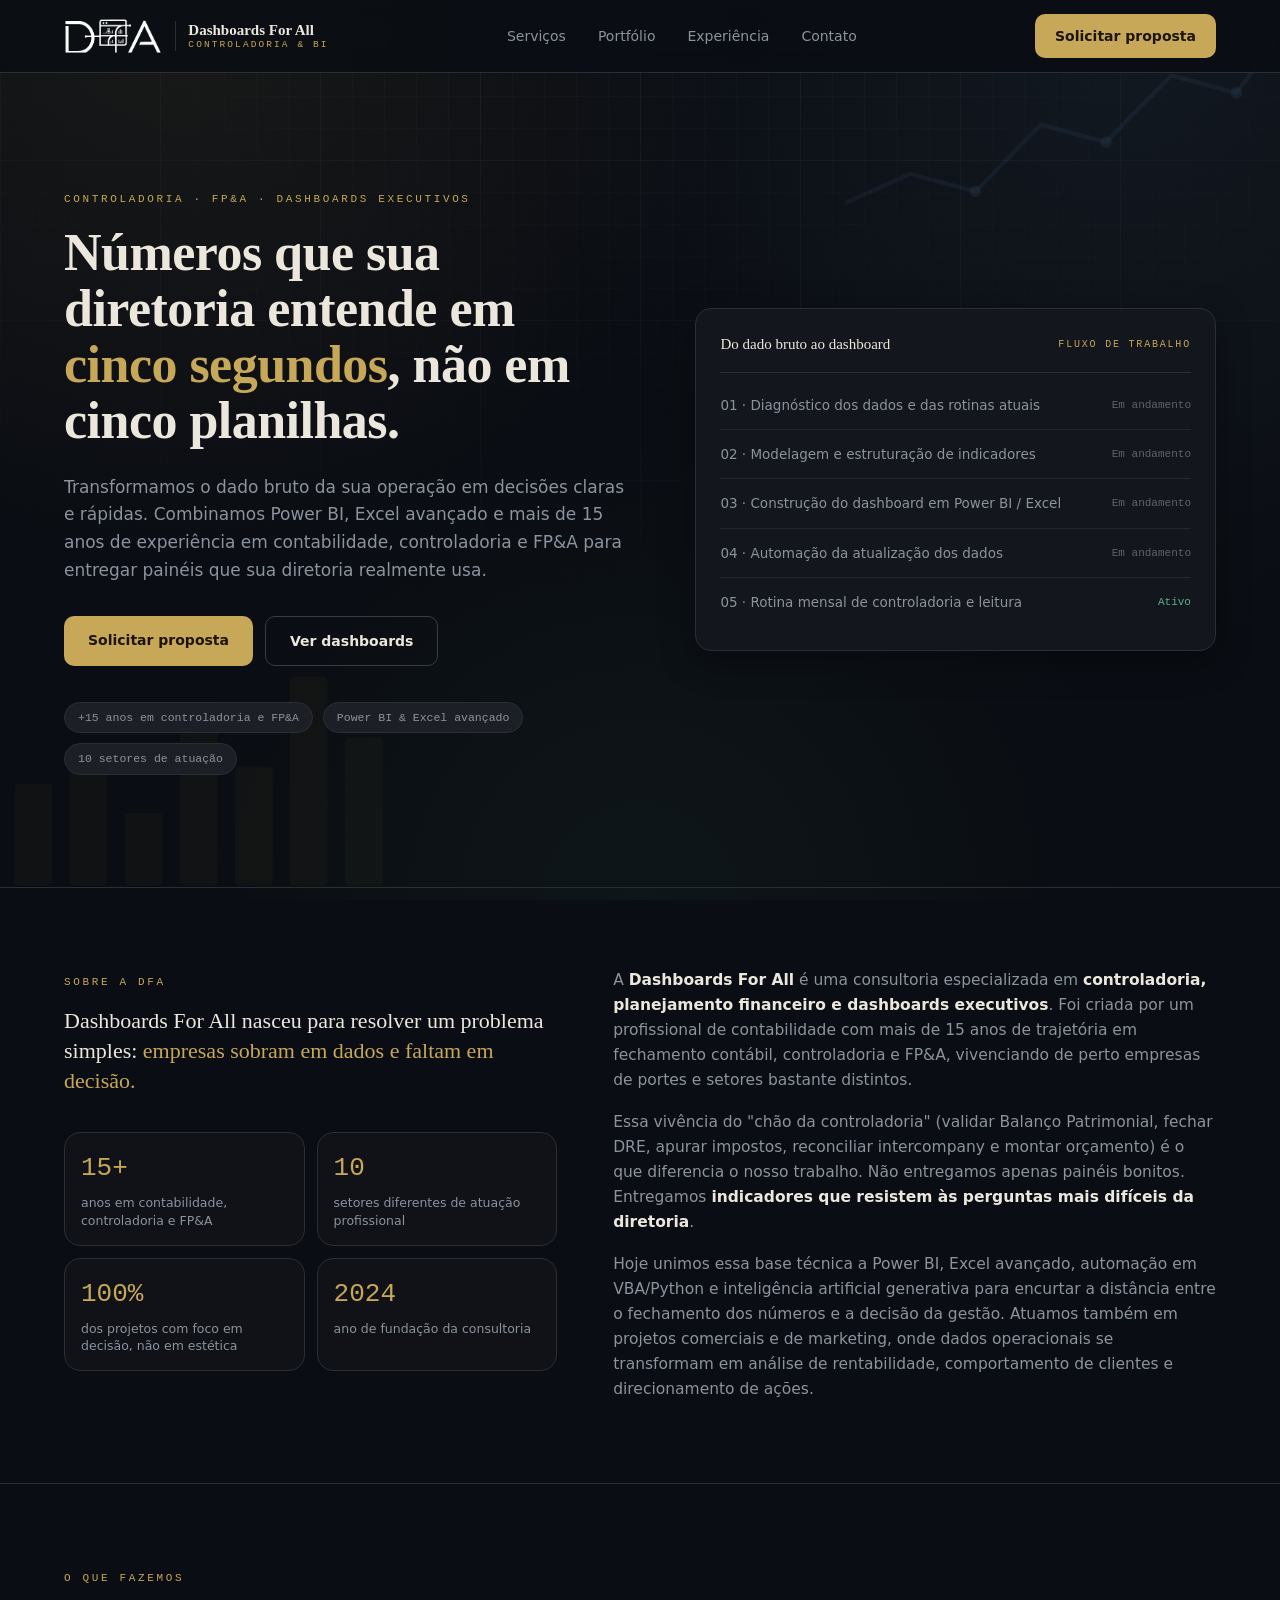
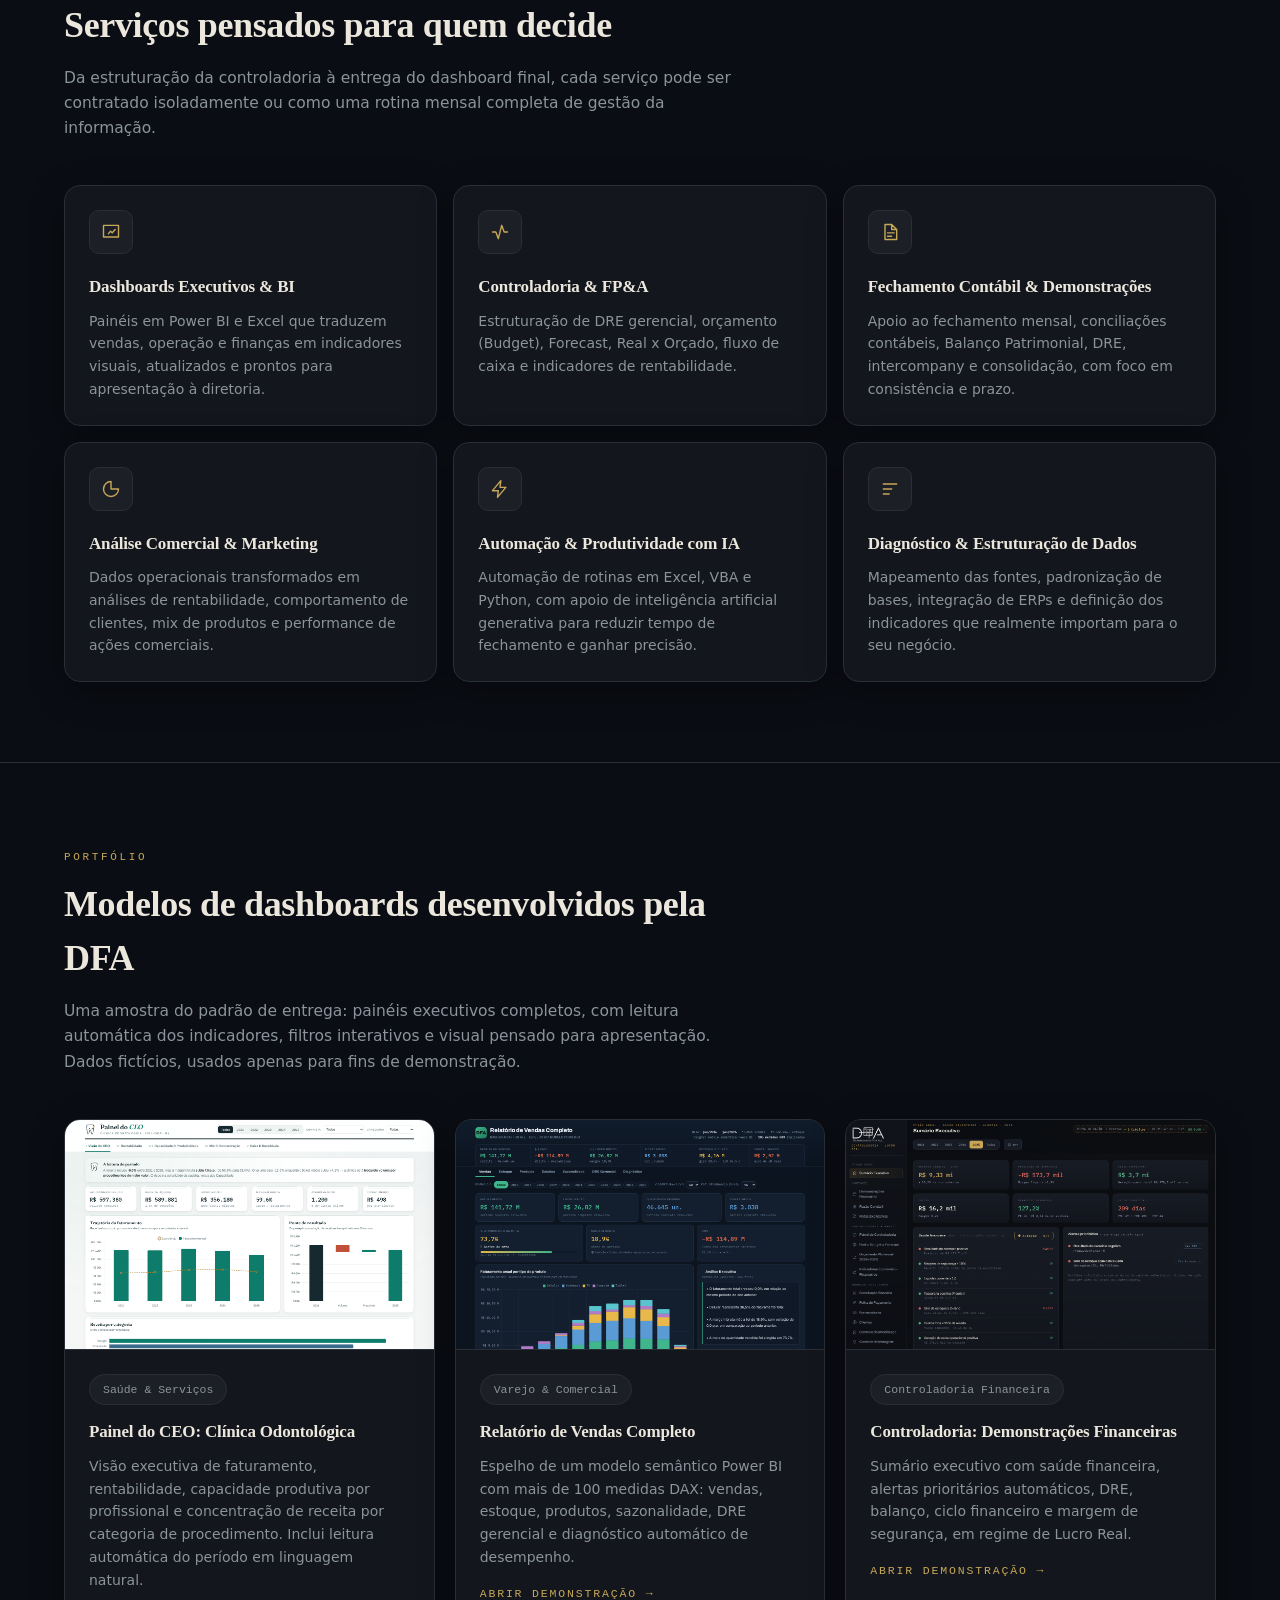
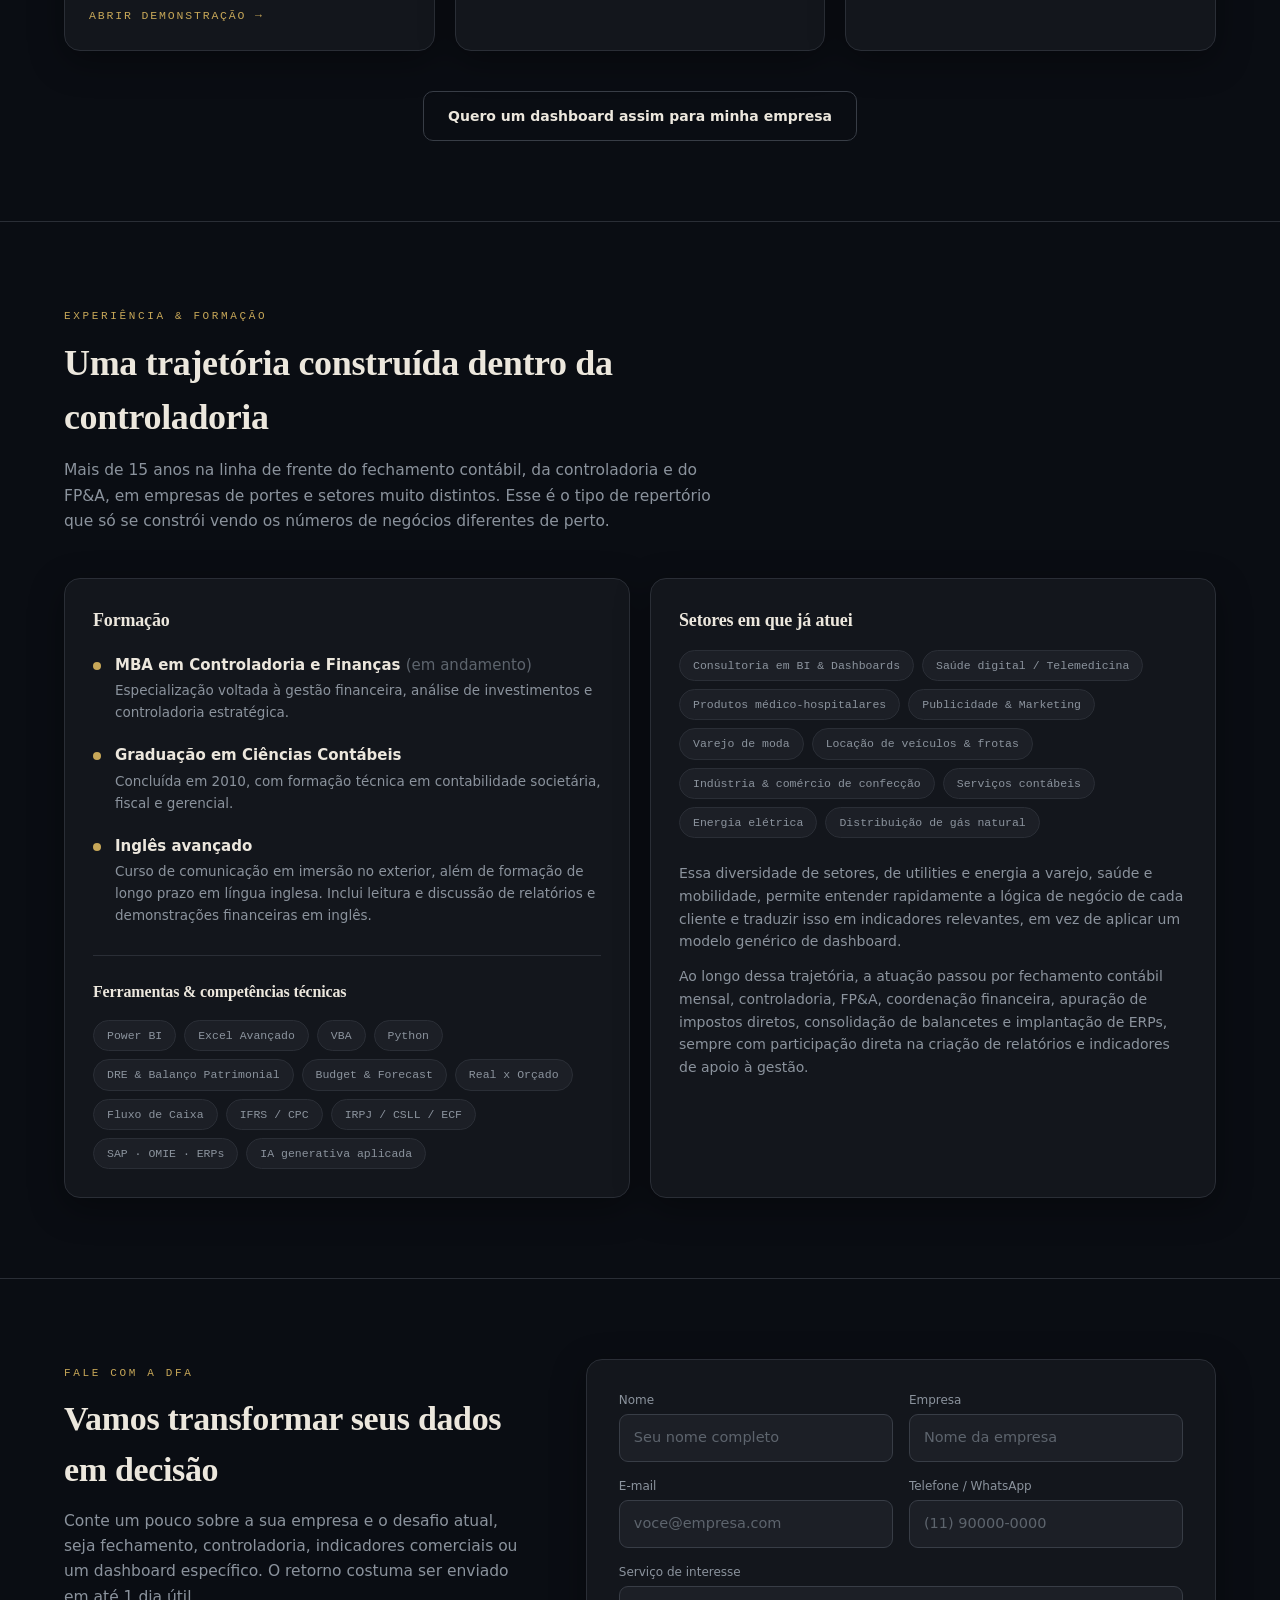
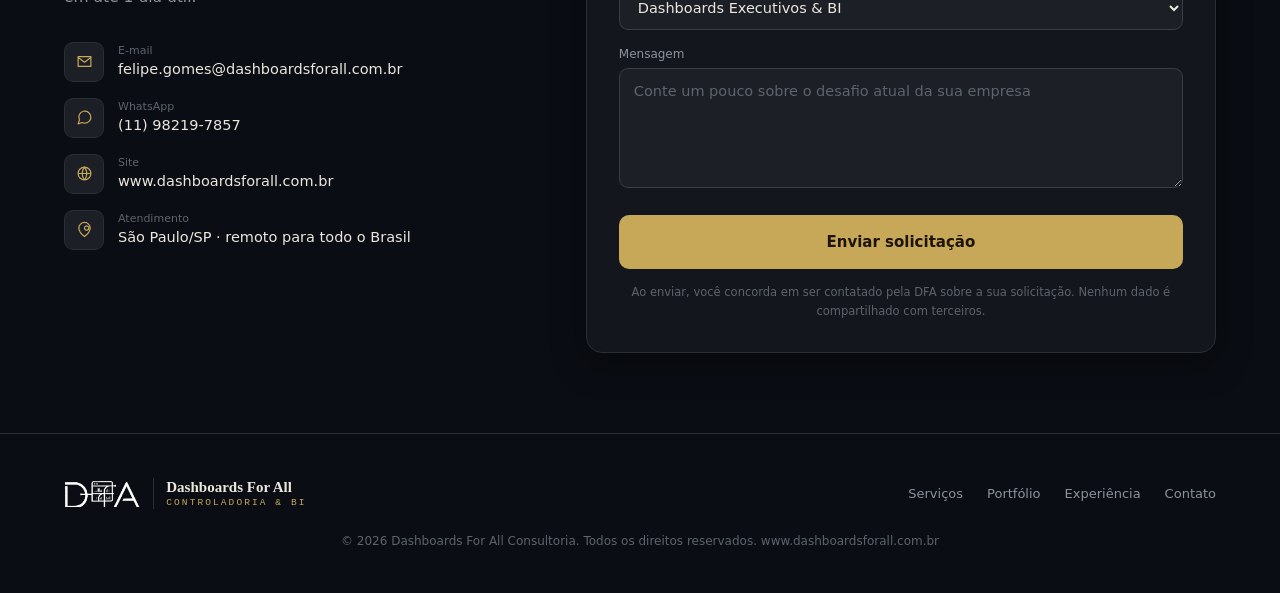
==== commit 669176e3: "Add files via upload" ====
--- a/index.html
+++ b/index.html
@@ -1008,4 +1008,4 @@
   0%, 70%, 100% { opacity: 1; }
   20%, 50% { opacity: 0; }
 }
-</style><style>.dfa-reveal{opacity:1!important;transform:none!important}</style></head><body data-tsd-source="/src/routes/__root.tsx:117:7"><!--$--><div class="min-h-screen text-foreground" data-tsd-source="/src/routes/index.tsx:58:5"><header class="sticky top-0 z-50 border-b border-hair bg-ink/85 backdrop-blur-md" data-tsd-source="/src/components/dfa/Header.tsx:15:5"><div class="mx-auto flex max-w-[1200px] items-center justify-between px-6 py-3.5" data-tsd-source="/src/components/dfa/Header.tsx:16:7"><a href="#top" class="flex items-center gap-3" data-tsd-source="/src/components/dfa/Brand.tsx:5:5"><img src="[data-uri]" alt="Dashboards For All" class="h-9 w-auto" width="541" height="196" data-tsd-source="/src/components/dfa/Brand.tsx:6:7"><span class="hidden sm:flex flex-col leading-tight border-l border-hair pl-3" data-tsd-source="/src/components/dfa/Brand.tsx:13:7"><span class="font-serif text-[15px] font-semibold" data-tsd-source="/src/components/dfa/Brand.tsx:14:9">Dashboards For All</span><span class="font-mono text-[9.5px] uppercase tracking-[0.22em] text-brass" data-tsd-source="/src/components/dfa/Brand.tsx:15:9">Controladoria &amp; BI</span></span></a><nav class="hidden items-center gap-8 text-sm text-mutedink md:flex" data-tsd-source="/src/components/dfa/Header.tsx:19:9"><a href="#servicos" class="transition-colors hover:text-brass" data-tsd-source="/src/components/dfa/Header.tsx:21:13">Serviços</a><a href="#portfolio" class="transition-colors hover:text-brass" data-tsd-source="/src/components/dfa/Header.tsx:21:13">Portfólio</a><a href="#expertise" class="transition-colors hover:text-brass" data-tsd-source="/src/components/dfa/Header.tsx:21:13">Experiência</a><a href="#contato" class="transition-colors hover:text-brass" data-tsd-source="/src/components/dfa/Header.tsx:21:13">Contato</a></nav><div class="flex items-center gap-3" data-tsd-source="/src/components/dfa/Header.tsx:27:9"><a href="#contato" class="hidden rounded-[10px] bg-brass px-5 py-3 text-sm font-semibold text-primary-foreground transition hover:-translate-y-px hover:brightness-110 sm:inline-flex" data-tsd-source="/src/components/dfa/Header.tsx:28:11">Solicitar proposta</a><button aria-label="Abrir menu" aria-expanded="false" class="rounded-[10px] border border-hair-2 px-3 py-2 text-mutedink md:hidden" data-tsd-source="/src/components/dfa/Header.tsx:34:11">☰</button></div></div></header><main data-tsd-source="/src/routes/index.tsx:60:7"><section id="top" class="border-b border-hair" data-tsd-source="/src/components/dfa/Hero.tsx:11:5"><div class="mx-auto grid max-w-[1200px] items-center gap-14 px-6 py-20 lg:grid-cols-[1.05fr_.95fr] lg:py-28" data-tsd-source="/src/components/dfa/Hero.tsx:12:7"><div data-tsd-source="/src/components/dfa/Hero.tsx:13:9"><span class="dfa-eyebrow" data-tsd-source="/src/components/dfa/Hero.tsx:14:11">Controladoria · FP&amp;A · Dashboards Executivos</span><h1 class="mt-4 text-[clamp(32px,5vw,52px)] leading-[1.08]" data-tsd-source="/src/components/dfa/Hero.tsx:15:11">Números que sua diretoria entende em<!-- --> <em class="not-italic text-brass" data-tsd-source="/src/components/dfa/Hero.tsx:17:13">cinco segundos</em>, não em cinco planilhas.</h1><p class="mt-6 max-w-[560px] text-[17px] leading-relaxed text-mutedink" data-tsd-source="/src/components/dfa/Hero.tsx:19:11">Transformamos o dado bruto da sua operação em decisões claras e rápidas. Combinamos Power BI, Excel avançado e mais de 15 anos de experiência em contabilidade, controladoria e FP&amp;A para entregar painéis que sua diretoria realmente usa.</p><div class="mt-8 flex flex-wrap gap-3" data-tsd-source="/src/components/dfa/Hero.tsx:24:11"><a href="#contato" class="rounded-[10px] bg-brass px-6 py-3.5 text-sm font-semibold text-primary-foreground transition hover:-translate-y-px hover:brightness-110" data-tsd-source="/src/components/dfa/Hero.tsx:25:13">Solicitar proposta</a><a href="#portfolio" class="rounded-[10px] border border-hair-2 px-6 py-3.5 text-sm font-semibold transition hover:border-brass hover:text-brass" data-tsd-source="/src/components/dfa/Hero.tsx:31:13">Ver dashboards</a></div><div class="mt-9 flex flex-wrap gap-2.5" data-tsd-source="/src/components/dfa/Hero.tsx:38:11"><span class="dfa-pill" data-tsd-source="/src/components/dfa/Hero.tsx:39:13">+15 anos em controladoria e FP&amp;A</span><span class="dfa-pill" data-tsd-source="/src/components/dfa/Hero.tsx:40:13">Power BI &amp; Excel avançado</span><span class="dfa-pill" data-tsd-source="/src/components/dfa/Hero.tsx:41:13">10 setores de atuação</span></div></div><div class="dfa-card p-6" data-tsd-source="/src/components/dfa/Hero.tsx:45:9"><div class="flex items-center justify-between border-b border-hair pb-4" data-tsd-source="/src/components/dfa/Hero.tsx:46:11"><span class="font-serif text-[15px]" data-tsd-source="/src/components/dfa/Hero.tsx:47:13">Do dado bruto ao dashboard</span><span class="font-mono text-[10px] uppercase tracking-[0.18em] text-brass" data-tsd-source="/src/components/dfa/Hero.tsx:48:13">Fluxo de trabalho</span></div><ul class="mt-2" data-tsd-source="/src/components/dfa/Hero.tsx:52:11"><li class="flex items-center justify-between gap-4 border-b border-hair/70 py-3.5 text-[13.5px] last:border-0" data-tsd-source="/src/components/dfa/Hero.tsx:54:15"><span class="text-mutedink" data-tsd-source="/src/components/dfa/Hero.tsx:58:17">01 · Diagnóstico dos dados e das rotinas atuais</span><span class="font-mono text-[11px] text-dim" data-tsd-source="/src/components/dfa/Hero.tsx:59:17">Em andamento</span></li><li class="flex items-center justify-between gap-4 border-b border-hair/70 py-3.5 text-[13.5px] last:border-0" data-tsd-source="/src/components/dfa/Hero.tsx:54:15"><span class="text-mutedink" data-tsd-source="/src/components/dfa/Hero.tsx:58:17">02 · Modelagem e estruturação de indicadores</span><span class="font-mono text-[11px] text-dim" data-tsd-source="/src/components/dfa/Hero.tsx:59:17">Em andamento</span></li><li class="flex items-center justify-between gap-4 border-b border-hair/70 py-3.5 text-[13.5px] last:border-0" data-tsd-source="/src/components/dfa/Hero.tsx:54:15"><span class="text-mutedink" data-tsd-source="/src/components/dfa/Hero.tsx:58:17">03 · Construção do dashboard em Power BI / Excel</span><span class="font-mono text-[11px] text-dim" data-tsd-source="/src/components/dfa/Hero.tsx:59:17">Em andamento</span></li><li class="flex items-center justify-between gap-4 border-b border-hair/70 py-3.5 text-[13.5px] last:border-0" data-tsd-source="/src/components/dfa/Hero.tsx:54:15"><span class="text-mutedink" data-tsd-source="/src/components/dfa/Hero.tsx:58:17">04 · Automação da atualização dos dados</span><span class="font-mono text-[11px] text-dim" data-tsd-source="/src/components/dfa/Hero.tsx:59:17">Em andamento</span></li><li class="flex items-center justify-between gap-4 border-b border-hair/70 py-3.5 text-[13.5px] last:border-0" data-tsd-source="/src/components/dfa/Hero.tsx:54:15"><span class="text-mutedink" data-tsd-source="/src/components/dfa/Hero.tsx:58:17">05 · Rotina mensal de controladoria e leitura</span><span class="font-mono text-[11px] text-pos" data-tsd-source="/src/components/dfa/Hero.tsx:59:17">Ativo</span></li></ul></div></div></section><section class="dfa-reveal border-b border-hair py-20 is-in" id="sobre" data-tsd-source="/src/components/dfa/Sections.tsx:33:5"><div class="mx-auto grid max-w-[1200px] gap-14 px-6 lg:grid-cols-[.9fr_1.1fr]" data-tsd-source="/src/components/dfa/Sections.tsx:34:7"><div data-tsd-source="/src/components/dfa/Sections.tsx:35:9"><span class="dfa-eyebrow" data-tsd-source="/src/components/dfa/Sections.tsx:36:11">Sobre a DFA</span><p class="mt-3.5 font-serif text-[22px] leading-snug" data-tsd-source="/src/components/dfa/Sections.tsx:37:11">Dashboards For All nasceu para resolver um problema simples:<!-- --> <span class="text-brass" data-tsd-source="/src/components/dfa/Sections.tsx:39:13">empresas sobram em dados e faltam em decisão.</span></p><div class="mt-9 grid grid-cols-2 gap-3" data-tsd-source="/src/components/dfa/Sections.tsx:41:11"><div class="rounded-xl border border-hair bg-panel/70 p-4" data-tsd-source="/src/components/dfa/Sections.tsx:43:15"><div class="font-mono text-[26px] text-brass" data-tsd-source="/src/components/dfa/Sections.tsx:44:17">15+</div><div class="mt-1.5 text-[12.5px] leading-snug text-mutedink" data-tsd-source="/src/components/dfa/Sections.tsx:45:17">anos em contabilidade, controladoria e FP&amp;A</div></div><div class="rounded-xl border border-hair bg-panel/70 p-4" data-tsd-source="/src/components/dfa/Sections.tsx:43:15"><div class="font-mono text-[26px] text-brass" data-tsd-source="/src/components/dfa/Sections.tsx:44:17">10</div><div class="mt-1.5 text-[12.5px] leading-snug text-mutedink" data-tsd-source="/src/components/dfa/Sections.tsx:45:17">setores diferentes de atuação profissional</div></div><div class="rounded-xl border border-hair bg-panel/70 p-4" data-tsd-source="/src/components/dfa/Sections.tsx:43:15"><div class="font-mono text-[26px] text-brass" data-tsd-source="/src/components/dfa/Sections.tsx:44:17">100%</div><div class="mt-1.5 text-[12.5px] leading-snug text-mutedink" data-tsd-source="/src/components/dfa/Sections.tsx:45:17">dos projetos com foco em decisão, não em estética</div></div><div class="rounded-xl border border-hair bg-panel/70 p-4" data-tsd-source="/src/components/dfa/Sections.tsx:43:15"><div class="font-mono text-[26px] text-brass" data-tsd-source="/src/components/dfa/Sections.tsx:44:17">2024</div><div class="mt-1.5 text-[12.5px] leading-snug text-mutedink" data-tsd-source="/src/components/dfa/Sections.tsx:45:17">ano de fundação da consultoria</div></div></div></div><div class="space-y-4 text-[15.5px] leading-relaxed text-mutedink" data-tsd-source="/src/components/dfa/Sections.tsx:50:9"><p data-tsd-source="/src/components/dfa/Sections.tsx:51:11">A <b class="text-foreground" data-tsd-source="/src/components/dfa/Sections.tsx:52:15">Dashboards For All</b> é uma consultoria especializada em <b class="text-foreground" data-tsd-source="/src/components/dfa/Sections.tsx:53:16">controladoria, planejamento financeiro e dashboards executivos</b>. Foi criada por um profissional de contabilidade com mais de 15 anos de trajetória em fechamento contábil, controladoria e FP&amp;A, vivenciando de perto empresas de portes e setores bastante distintos.</p><p data-tsd-source="/src/components/dfa/Sections.tsx:58:11">Essa vivência do "chão da controladoria" (validar Balanço Patrimonial, fechar DRE, apurar impostos, reconciliar intercompany e montar orçamento) é o que diferencia o nosso trabalho. Não entregamos apenas painéis bonitos. Entregamos<!-- --> <b class="text-foreground" data-tsd-source="/src/components/dfa/Sections.tsx:62:13">indicadores que resistem às perguntas mais difíceis da diretoria</b>.</p><p data-tsd-source="/src/components/dfa/Sections.tsx:65:11">Hoje unimos essa base técnica a Power BI, Excel avançado, automação em VBA/Python e inteligência artificial generativa para encurtar a distância entre o fechamento dos números e a decisão da gestão. Atuamos também em projetos comerciais e de marketing, onde dados operacionais se transformam em análise de rentabilidade, comportamento de clientes e direcionamento de ações.</p></div></div></section><section class="dfa-reveal border-b border-hair py-20 is-in" id="servicos" data-tsd-source="/src/components/dfa/Sections.tsx:113:5"><div class="mx-auto max-w-[1200px] px-6" data-tsd-source="/src/components/dfa/Sections.tsx:114:7"><div class="mb-11 max-w-[680px]" data-tsd-source="/src/components/dfa/Sections.tsx:16:5"><span class="dfa-eyebrow" data-tsd-source="/src/components/dfa/Sections.tsx:17:7">O que fazemos</span><h2 class="mt-2.5 text-[clamp(26px,3.4vw,36px)]" data-tsd-source="/src/components/dfa/Sections.tsx:18:7">Serviços pensados para quem decide</h2><p class="mt-3.5 text-[15.5px] leading-relaxed text-mutedink" data-tsd-source="/src/components/dfa/Sections.tsx:19:7">Da estruturação da controladoria à entrega do dashboard final, cada serviço pode ser contratado isoladamente ou como uma rotina mensal completa de gestão da informação.</p></div><div class="grid gap-4 sm:grid-cols-2 lg:grid-cols-3" data-tsd-source="/src/components/dfa/Sections.tsx:120:9"><div class="dfa-card group p-6 transition hover:-translate-y-1 hover:border-brass/50" data-tsd-source="/src/components/dfa/Sections.tsx:122:13"><div class="flex h-11 w-11 items-center justify-center rounded-[10px] border border-hair bg-panel-2" data-tsd-source="/src/components/dfa/Sections.tsx:126:15"><svg viewBox="0 0 24 24" fill="none" stroke-width="1.7" stroke-linecap="round" stroke-linejoin="round" class="h-5 w-5 stroke-brass" data-tsd-source="/src/components/dfa/Sections.tsx:127:17"><path d="M3 4h18v14H3zM9 14l2.5-3 2 2L17 9" data-tsd-source="/src/components/dfa/Sections.tsx:135:19"></path></svg></div><h3 class="mt-5 text-[17px]" data-tsd-source="/src/components/dfa/Sections.tsx:138:15">Dashboards Executivos &amp; BI</h3><p class="mt-2.5 text-[14px] leading-relaxed text-mutedink" data-tsd-source="/src/components/dfa/Sections.tsx:139:15">Painéis em Power BI e Excel que traduzem vendas, operação e finanças em indicadores visuais, atualizados e prontos para apresentação à diretoria.</p></div><div class="dfa-card group p-6 transition hover:-translate-y-1 hover:border-brass/50" data-tsd-source="/src/components/dfa/Sections.tsx:122:13"><div class="flex h-11 w-11 items-center justify-center rounded-[10px] border border-hair bg-panel-2" data-tsd-source="/src/components/dfa/Sections.tsx:126:15"><svg viewBox="0 0 24 24" fill="none" stroke-width="1.7" stroke-linecap="round" stroke-linejoin="round" class="h-5 w-5 stroke-brass" data-tsd-source="/src/components/dfa/Sections.tsx:127:17"><path d="M3 12h4l3 8 4-16 3 8h4" data-tsd-source="/src/components/dfa/Sections.tsx:135:19"></path></svg></div><h3 class="mt-5 text-[17px]" data-tsd-source="/src/components/dfa/Sections.tsx:138:15">Controladoria &amp; FP&amp;A</h3><p class="mt-2.5 text-[14px] leading-relaxed text-mutedink" data-tsd-source="/src/components/dfa/Sections.tsx:139:15">Estruturação de DRE gerencial, orçamento (Budget), Forecast, Real x Orçado, fluxo de caixa e indicadores de rentabilidade.</p></div><div class="dfa-card group p-6 transition hover:-translate-y-1 hover:border-brass/50" data-tsd-source="/src/components/dfa/Sections.tsx:122:13"><div class="flex h-11 w-11 items-center justify-center rounded-[10px] border border-hair bg-panel-2" data-tsd-source="/src/components/dfa/Sections.tsx:126:15"><svg viewBox="0 0 24 24" fill="none" stroke-width="1.7" stroke-linecap="round" stroke-linejoin="round" class="h-5 w-5 stroke-brass" data-tsd-source="/src/components/dfa/Sections.tsx:127:17"><path d="M6 3h8l6 6v12H6zM14 3v6h6M9 13h8M9 17h5" data-tsd-source="/src/components/dfa/Sections.tsx:135:19"></path></svg></div><h3 class="mt-5 text-[17px]" data-tsd-source="/src/components/dfa/Sections.tsx:138:15">Fechamento Contábil &amp; Demonstrações</h3><p class="mt-2.5 text-[14px] leading-relaxed text-mutedink" data-tsd-source="/src/components/dfa/Sections.tsx:139:15">Apoio ao fechamento mensal, conciliações contábeis, Balanço Patrimonial, DRE, intercompany e consolidação, com foco em consistência e prazo.</p></div><div class="dfa-card group p-6 transition hover:-translate-y-1 hover:border-brass/50" data-tsd-source="/src/components/dfa/Sections.tsx:122:13"><div class="flex h-11 w-11 items-center justify-center rounded-[10px] border border-hair bg-panel-2" data-tsd-source="/src/components/dfa/Sections.tsx:126:15"><svg viewBox="0 0 24 24" fill="none" stroke-width="1.7" stroke-linecap="round" stroke-linejoin="round" class="h-5 w-5 stroke-brass" data-tsd-source="/src/components/dfa/Sections.tsx:127:17"><path d="M12 3a9 9 0 1 0 9 9h-9V3Z" data-tsd-source="/src/components/dfa/Sections.tsx:135:19"></path></svg></div><h3 class="mt-5 text-[17px]" data-tsd-source="/src/components/dfa/Sections.tsx:138:15">Análise Comercial &amp; Marketing</h3><p class="mt-2.5 text-[14px] leading-relaxed text-mutedink" data-tsd-source="/src/components/dfa/Sections.tsx:139:15">Dados operacionais transformados em análises de rentabilidade, comportamento de clientes, mix de produtos e performance de ações comerciais.</p></div><div class="dfa-card group p-6 transition hover:-translate-y-1 hover:border-brass/50" data-tsd-source="/src/components/dfa/Sections.tsx:122:13"><div class="flex h-11 w-11 items-center justify-center rounded-[10px] border border-hair bg-panel-2" data-tsd-source="/src/components/dfa/Sections.tsx:126:15"><svg viewBox="0 0 24 24" fill="none" stroke-width="1.7" stroke-linecap="round" stroke-linejoin="round" class="h-5 w-5 stroke-brass" data-tsd-source="/src/components/dfa/Sections.tsx:127:17"><path d="M13 2 3 14h7l-1 8 10-12h-7l1-8Z" data-tsd-source="/src/components/dfa/Sections.tsx:135:19"></path></svg></div><h3 class="mt-5 text-[17px]" data-tsd-source="/src/components/dfa/Sections.tsx:138:15">Automação &amp; Produtividade com IA</h3><p class="mt-2.5 text-[14px] leading-relaxed text-mutedink" data-tsd-source="/src/components/dfa/Sections.tsx:139:15">Automação de rotinas em Excel, VBA e Python, com apoio de inteligência artificial generativa para reduzir tempo de fechamento e ganhar precisão.</p></div><div class="dfa-card group p-6 transition hover:-translate-y-1 hover:border-brass/50" data-tsd-source="/src/components/dfa/Sections.tsx:122:13"><div class="flex h-11 w-11 items-center justify-center rounded-[10px] border border-hair bg-panel-2" data-tsd-source="/src/components/dfa/Sections.tsx:126:15"><svg viewBox="0 0 24 24" fill="none" stroke-width="1.7" stroke-linecap="round" stroke-linejoin="round" class="h-5 w-5 stroke-brass" data-tsd-source="/src/components/dfa/Sections.tsx:127:17"><path d="M4 6h16M4 12h10M4 18h7" data-tsd-source="/src/components/dfa/Sections.tsx:135:19"></path></svg></div><h3 class="mt-5 text-[17px]" data-tsd-source="/src/components/dfa/Sections.tsx:138:15">Diagnóstico &amp; Estruturação de Dados</h3><p class="mt-2.5 text-[14px] leading-relaxed text-mutedink" data-tsd-source="/src/components/dfa/Sections.tsx:139:15">Mapeamento das fontes, padronização de bases, integração de ERPs e definição dos indicadores que realmente importam para o seu negócio.</p></div></div></div></section><section class="dfa-reveal border-b border-hair py-20 is-in" id="portfolio" data-tsd-source="/src/components/dfa/Sections.tsx:174:5"><div class="mx-auto max-w-[1200px] px-6" data-tsd-source="/src/components/dfa/Sections.tsx:175:7"><div class="mb-11 max-w-[680px]" data-tsd-source="/src/components/dfa/Sections.tsx:16:5"><span class="dfa-eyebrow" data-tsd-source="/src/components/dfa/Sections.tsx:17:7">Portfólio</span><h2 class="mt-2.5 text-[clamp(26px,3.4vw,36px)]" data-tsd-source="/src/components/dfa/Sections.tsx:18:7">Modelos de dashboards desenvolvidos pela DFA</h2><p class="mt-3.5 text-[15.5px] leading-relaxed text-mutedink" data-tsd-source="/src/components/dfa/Sections.tsx:19:7">Uma amostra do padrão de entrega: painéis executivos completos, com leitura automática dos indicadores, filtros interativos e visual pensado para apresentação. Dados fictícios, usados apenas para fins de demonstração.</p></div><div class="grid gap-5 lg:grid-cols-3" data-tsd-source="/src/components/dfa/Sections.tsx:181:9"><article class="dfa-card overflow-hidden transition hover:-translate-y-1" data-tsd-source="/src/components/dfa/Sections.tsx:183:13"><a href="/demos/painel-ceo-clinica-odontologica.html" target="_blank" rel="noopener" class="block" data-tsd-source="/src/components/dfa/Sections.tsx:184:15"><div class="aspect-[16/10] overflow-hidden border-b border-hair bg-panel-2" data-tsd-source="/src/components/dfa/Sections.tsx:185:17"><img src="[data-uri]" alt="Dashboard: Painel do CEO: Clínica Odontológica" loading="lazy" class="h-full w-full object-cover object-top transition duration-500 hover:scale-[1.03]" data-tsd-source="/src/components/dfa/Sections.tsx:186:19"></div></a><div class="p-6" data-tsd-source="/src/components/dfa/Sections.tsx:194:15"><span class="dfa-pill" data-tsd-source="/src/components/dfa/Sections.tsx:195:17">Saúde &amp; Serviços</span><h3 class="mt-3.5 text-[17px]" data-tsd-source="/src/components/dfa/Sections.tsx:196:17">Painel do CEO: Clínica Odontológica</h3><p class="mt-2.5 text-[14px] leading-relaxed text-mutedink" data-tsd-source="/src/components/dfa/Sections.tsx:197:17">Visão executiva de faturamento, rentabilidade, capacidade produtiva por profissional e concentração de receita por categoria de procedimento. Inclui leitura automática do período em linguagem natural.</p><a href="/demos/painel-ceo-clinica-odontologica.html" target="_blank" rel="noopener" class="mt-4 inline-flex items-center gap-2 font-mono text-[11.5px] uppercase tracking-[0.16em] text-brass hover:underline" data-tsd-source="/src/components/dfa/Sections.tsx:198:17">Abrir demonstração →</a></div></article><article class="dfa-card overflow-hidden transition hover:-translate-y-1" data-tsd-source="/src/components/dfa/Sections.tsx:183:13"><a href="/demos/relatorio-vendas-completo.html" target="_blank" rel="noopener" class="block" data-tsd-source="/src/components/dfa/Sections.tsx:184:15"><div class="aspect-[16/10] overflow-hidden border-b border-hair bg-panel-2" data-tsd-source="/src/components/dfa/Sections.tsx:185:17"><img src="[data-uri]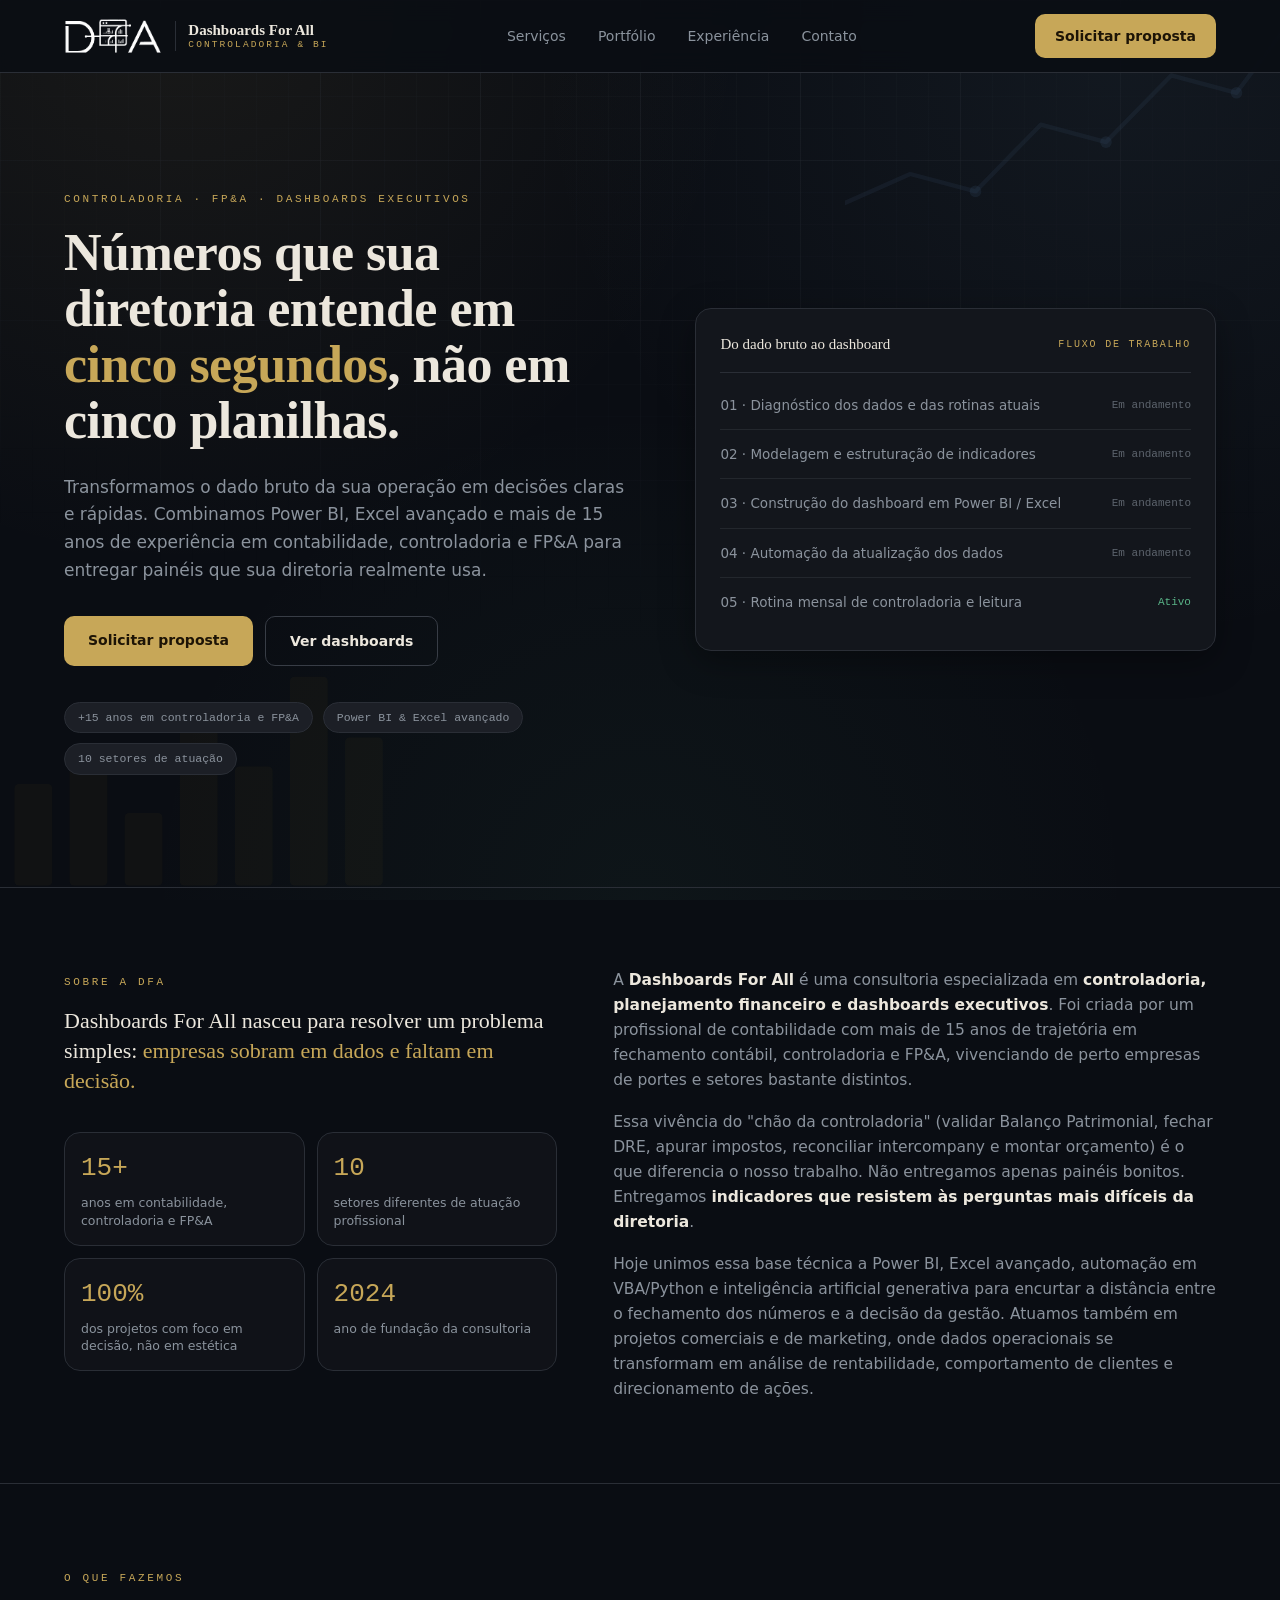
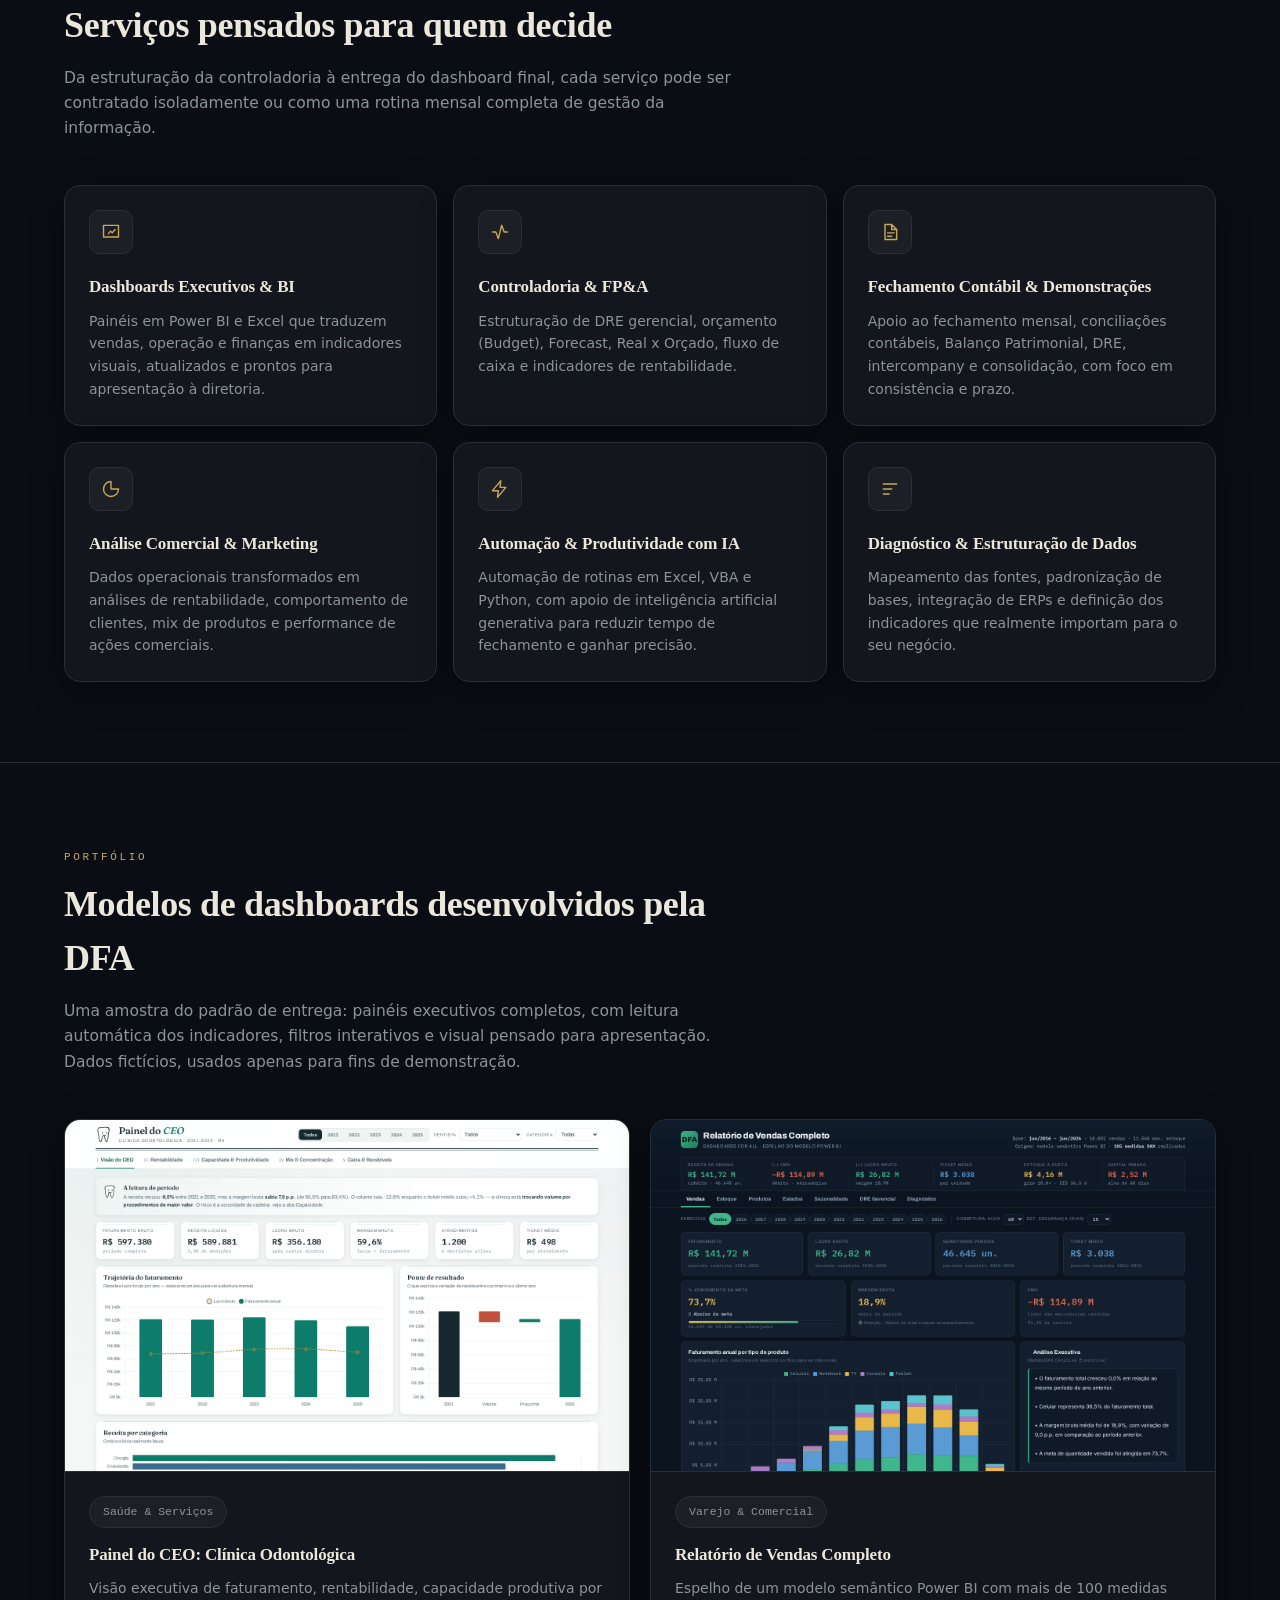
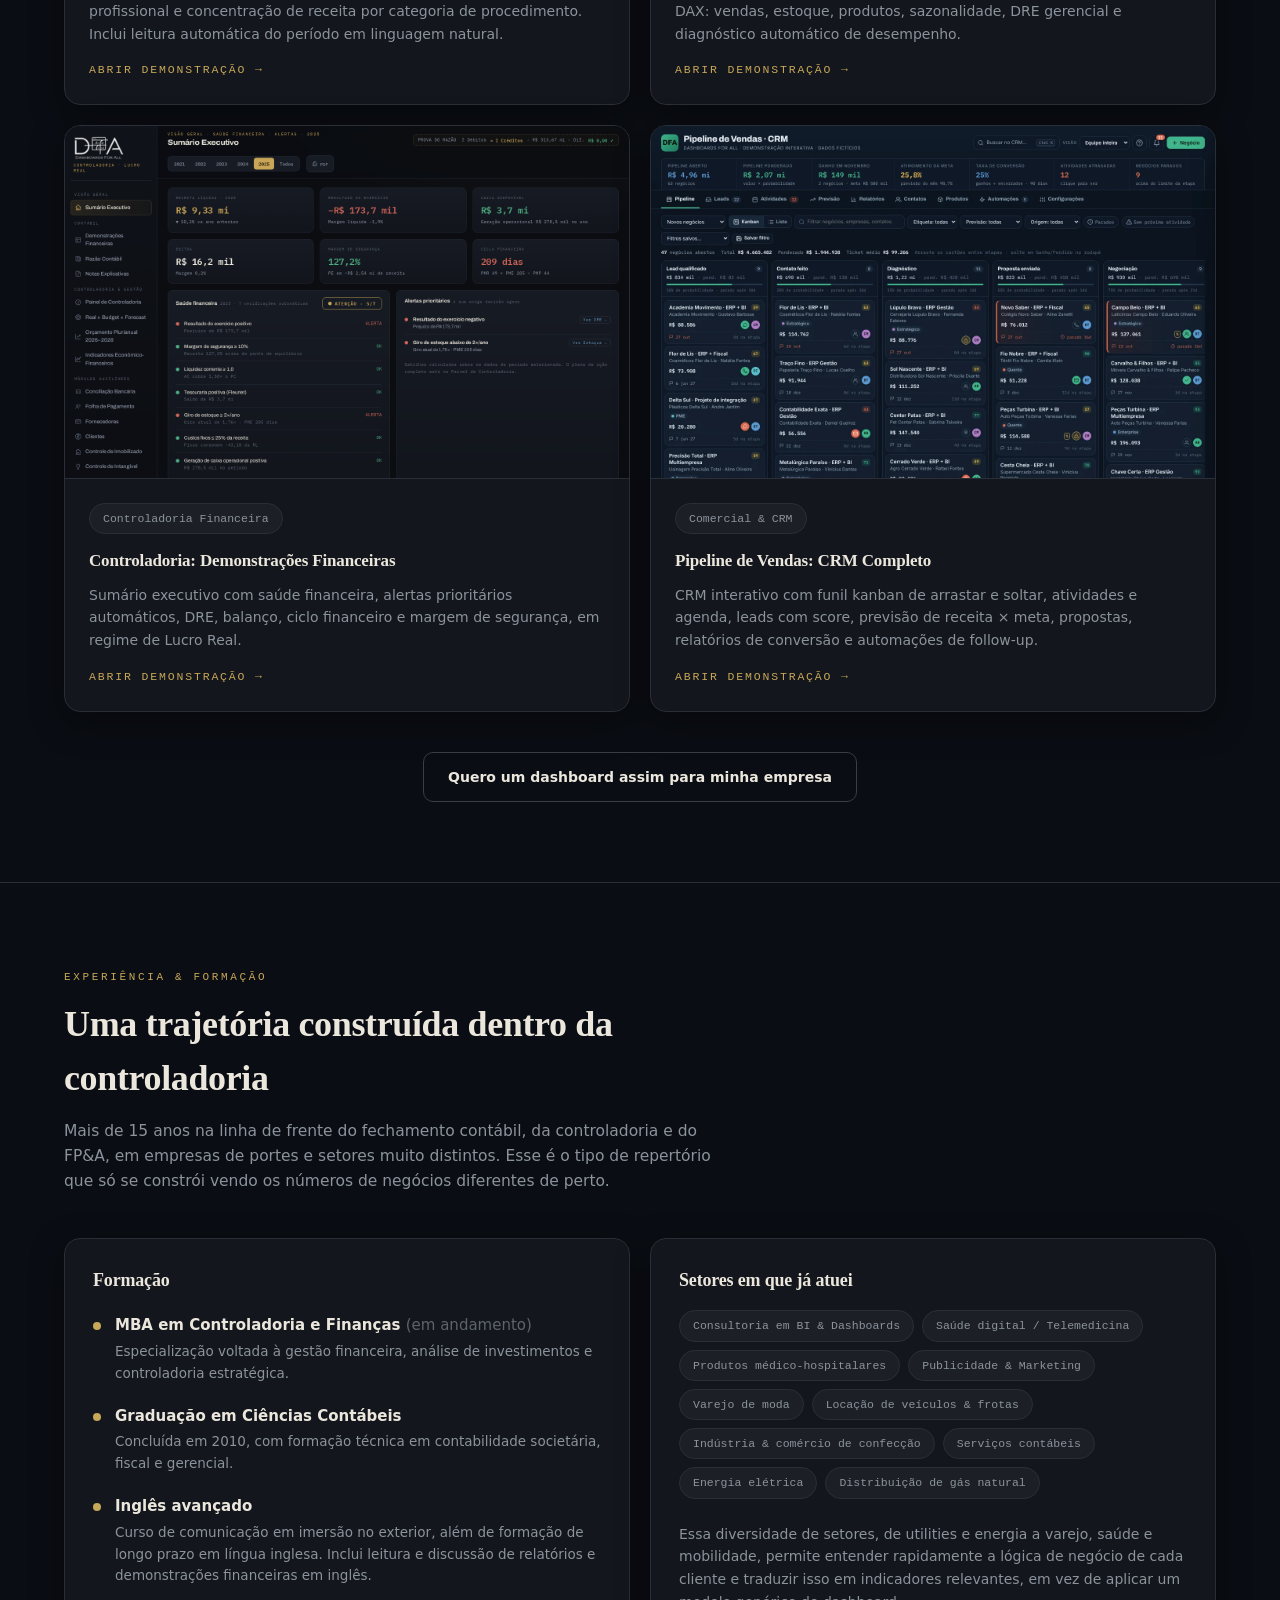
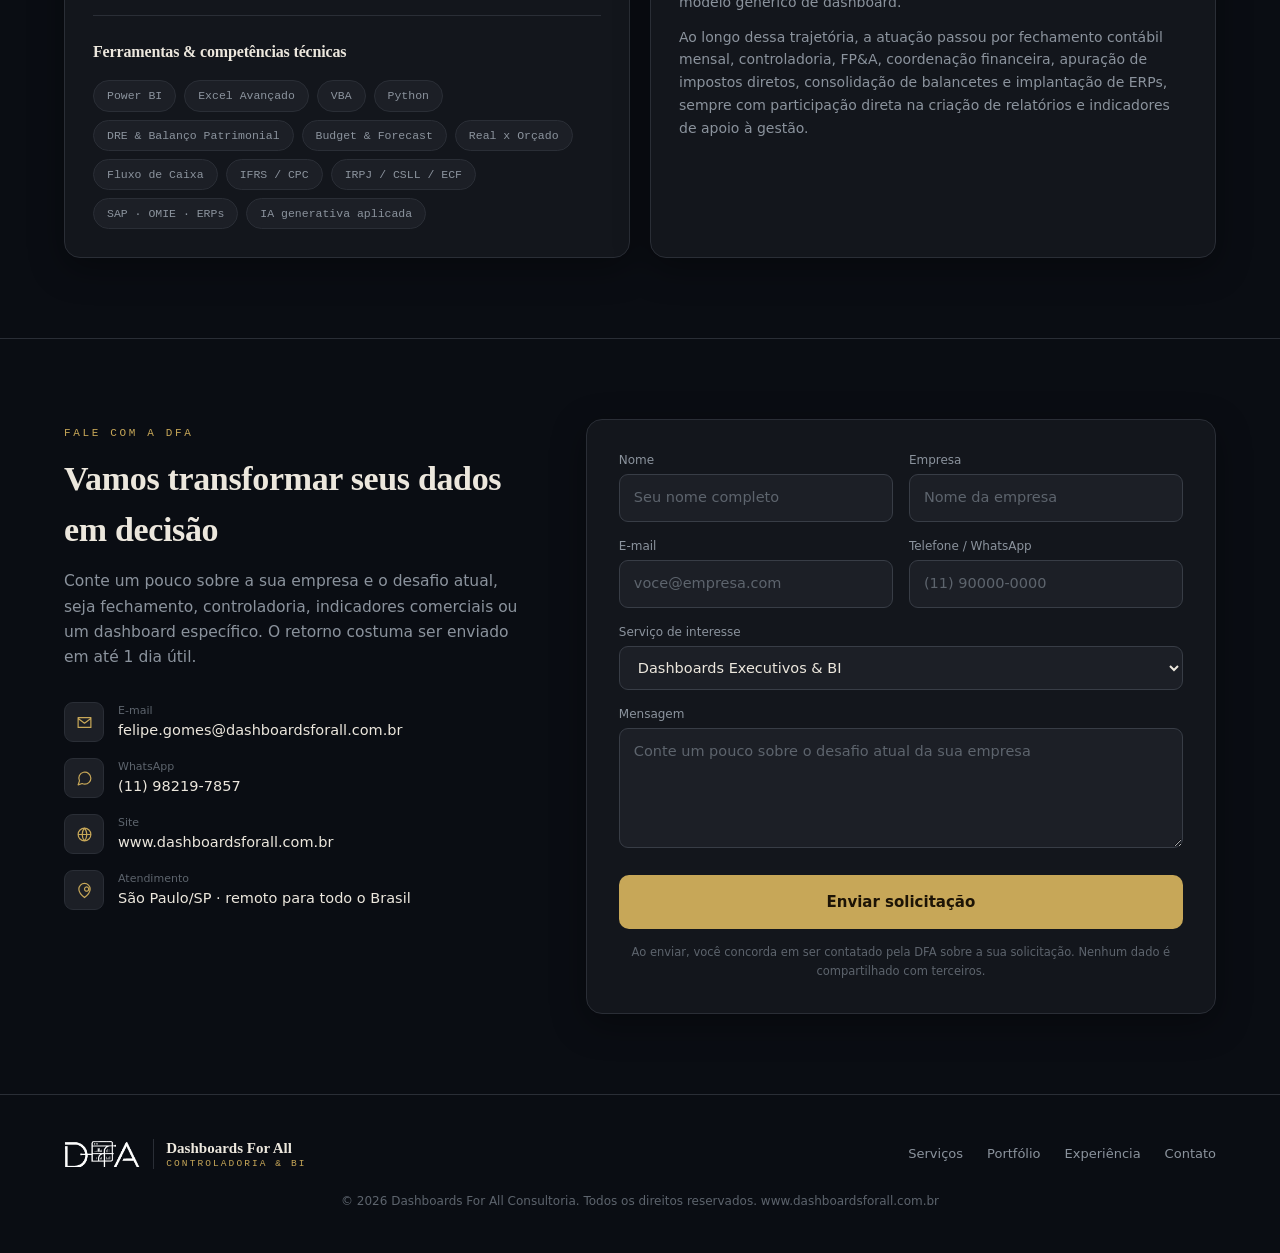
==== commit 64920937: "Adiciona demo "Pipeline de Vendas · CRM" ao portfólio Nova página pipeline-vendas/ com um CRM intera" ====
--- a/index.html
+++ b/index.html
@@ -1008,4 +1008,4 @@
   0%, 70%, 100% { opacity: 1; }
   20%, 50% { opacity: 0; }
 }
-</style><style>.dfa-reveal{opacity:1!important;transform:none!important}</style></head><body data-tsd-source="/src/routes/__root.tsx:117:7"><!--$--><div class="min-h-screen text-foreground" data-tsd-source="/src/routes/index.tsx:58:5"><header class="sticky top-0 z-50 border-b border-hair bg-ink/85 backdrop-blur-md" data-tsd-source="/src/components/dfa/Header.tsx:15:5"><div class="mx-auto flex max-w-[1200px] items-center justify-between px-6 py-3.5" data-tsd-source="/src/components/dfa/Header.tsx:16:7"><a href="#top" class="flex items-center gap-3" data-tsd-source="/src/components/dfa/Brand.tsx:5:5"><img src="[data-uri]" alt="Dashboards For All" class="h-9 w-auto" width="541" height="196" data-tsd-source="/src/components/dfa/Brand.tsx:6:7"><span class="hidden sm:flex flex-col leading-tight border-l border-hair pl-3" data-tsd-source="/src/components/dfa/Brand.tsx:13:7"><span class="font-serif text-[15px] font-semibold" data-tsd-source="/src/components/dfa/Brand.tsx:14:9">Dashboards For All</span><span class="font-mono text-[9.5px] uppercase tracking-[0.22em] text-brass" data-tsd-source="/src/components/dfa/Brand.tsx:15:9">Controladoria &amp; BI</span></span></a><nav class="hidden items-center gap-8 text-sm text-mutedink md:flex" data-tsd-source="/src/components/dfa/Header.tsx:19:9"><a href="#servicos" class="transition-colors hover:text-brass" data-tsd-source="/src/components/dfa/Header.tsx:21:13">Serviços</a><a href="#portfolio" class="transition-colors hover:text-brass" data-tsd-source="/src/components/dfa/Header.tsx:21:13">Portfólio</a><a href="#expertise" class="transition-colors hover:text-brass" data-tsd-source="/src/components/dfa/Header.tsx:21:13">Experiência</a><a href="#contato" class="transition-colors hover:text-brass" data-tsd-source="/src/components/dfa/Header.tsx:21:13">Contato</a></nav><div class="flex items-center gap-3" data-tsd-source="/src/components/dfa/Header.tsx:27:9"><a href="#contato" class="hidden rounded-[10px] bg-brass px-5 py-3 text-sm font-semibold text-primary-foreground transition hover:-translate-y-px hover:brightness-110 sm:inline-flex" data-tsd-source="/src/components/dfa/Header.tsx:28:11">Solicitar proposta</a><button aria-label="Abrir menu" aria-expanded="false" class="rounded-[10px] border border-hair-2 px-3 py-2 text-mutedink md:hidden" data-tsd-source="/src/components/dfa/Header.tsx:34:11">☰</button></div></div></header><main data-tsd-source="/src/routes/index.tsx:60:7"><section id="top" class="border-b border-hair" data-tsd-source="/src/components/dfa/Hero.tsx:11:5"><div class="mx-auto grid max-w-[1200px] items-center gap-14 px-6 py-20 lg:grid-cols-[1.05fr_.95fr] lg:py-28" data-tsd-source="/src/components/dfa/Hero.tsx:12:7"><div data-tsd-source="/src/components/dfa/Hero.tsx:13:9"><span class="dfa-eyebrow" data-tsd-source="/src/components/dfa/Hero.tsx:14:11">Controladoria · FP&amp;A · Dashboards Executivos</span><h1 class="mt-4 text-[clamp(32px,5vw,52px)] leading-[1.08]" data-tsd-source="/src/components/dfa/Hero.tsx:15:11">Números que sua diretoria entende em<!-- --> <em class="not-italic text-brass" data-tsd-source="/src/components/dfa/Hero.tsx:17:13">cinco segundos</em>, não em cinco planilhas.</h1><p class="mt-6 max-w-[560px] text-[17px] leading-relaxed text-mutedink" data-tsd-source="/src/components/dfa/Hero.tsx:19:11">Transformamos o dado bruto da sua operação em decisões claras e rápidas. Combinamos Power BI, Excel avançado e mais de 15 anos de experiência em contabilidade, controladoria e FP&amp;A para entregar painéis que sua diretoria realmente usa.</p><div class="mt-8 flex flex-wrap gap-3" data-tsd-source="/src/components/dfa/Hero.tsx:24:11"><a href="#contato" class="rounded-[10px] bg-brass px-6 py-3.5 text-sm font-semibold text-primary-foreground transition hover:-translate-y-px hover:brightness-110" data-tsd-source="/src/components/dfa/Hero.tsx:25:13">Solicitar proposta</a><a href="#portfolio" class="rounded-[10px] border border-hair-2 px-6 py-3.5 text-sm font-semibold transition hover:border-brass hover:text-brass" data-tsd-source="/src/components/dfa/Hero.tsx:31:13">Ver dashboards</a></div><div class="mt-9 flex flex-wrap gap-2.5" data-tsd-source="/src/components/dfa/Hero.tsx:38:11"><span class="dfa-pill" data-tsd-source="/src/components/dfa/Hero.tsx:39:13">+15 anos em controladoria e FP&amp;A</span><span class="dfa-pill" data-tsd-source="/src/components/dfa/Hero.tsx:40:13">Power BI &amp; Excel avançado</span><span class="dfa-pill" data-tsd-source="/src/components/dfa/Hero.tsx:41:13">10 setores de atuação</span></div></div><div class="dfa-card p-6" data-tsd-source="/src/components/dfa/Hero.tsx:45:9"><div class="flex items-center justify-between border-b border-hair pb-4" data-tsd-source="/src/components/dfa/Hero.tsx:46:11"><span class="font-serif text-[15px]" data-tsd-source="/src/components/dfa/Hero.tsx:47:13">Do dado bruto ao dashboard</span><span class="font-mono text-[10px] uppercase tracking-[0.18em] text-brass" data-tsd-source="/src/components/dfa/Hero.tsx:48:13">Fluxo de trabalho</span></div><ul class="mt-2" data-tsd-source="/src/components/dfa/Hero.tsx:52:11"><li class="flex items-center justify-between gap-4 border-b border-hair/70 py-3.5 text-[13.5px] last:border-0" data-tsd-source="/src/components/dfa/Hero.tsx:54:15"><span class="text-mutedink" data-tsd-source="/src/components/dfa/Hero.tsx:58:17">01 · Diagnóstico dos dados e das rotinas atuais</span><span class="font-mono text-[11px] text-dim" data-tsd-source="/src/components/dfa/Hero.tsx:59:17">Em andamento</span></li><li class="flex items-center justify-between gap-4 border-b border-hair/70 py-3.5 text-[13.5px] last:border-0" data-tsd-source="/src/components/dfa/Hero.tsx:54:15"><span class="text-mutedink" data-tsd-source="/src/components/dfa/Hero.tsx:58:17">02 · Modelagem e estruturação de indicadores</span><span class="font-mono text-[11px] text-dim" data-tsd-source="/src/components/dfa/Hero.tsx:59:17">Em andamento</span></li><li class="flex items-center justify-between gap-4 border-b border-hair/70 py-3.5 text-[13.5px] last:border-0" data-tsd-source="/src/components/dfa/Hero.tsx:54:15"><span class="text-mutedink" data-tsd-source="/src/components/dfa/Hero.tsx:58:17">03 · Construção do dashboard em Power BI / Excel</span><span class="font-mono text-[11px] text-dim" data-tsd-source="/src/components/dfa/Hero.tsx:59:17">Em andamento</span></li><li class="flex items-center justify-between gap-4 border-b border-hair/70 py-3.5 text-[13.5px] last:border-0" data-tsd-source="/src/components/dfa/Hero.tsx:54:15"><span class="text-mutedink" data-tsd-source="/src/components/dfa/Hero.tsx:58:17">04 · Automação da atualização dos dados</span><span class="font-mono text-[11px] text-dim" data-tsd-source="/src/components/dfa/Hero.tsx:59:17">Em andamento</span></li><li class="flex items-center justify-between gap-4 border-b border-hair/70 py-3.5 text-[13.5px] last:border-0" data-tsd-source="/src/components/dfa/Hero.tsx:54:15"><span class="text-mutedink" data-tsd-source="/src/components/dfa/Hero.tsx:58:17">05 · Rotina mensal de controladoria e leitura</span><span class="font-mono text-[11px] text-pos" data-tsd-source="/src/components/dfa/Hero.tsx:59:17">Ativo</span></li></ul></div></div></section><section class="dfa-reveal border-b border-hair py-20 is-in" id="sobre" data-tsd-source="/src/components/dfa/Sections.tsx:33:5"><div class="mx-auto grid max-w-[1200px] gap-14 px-6 lg:grid-cols-[.9fr_1.1fr]" data-tsd-source="/src/components/dfa/Sections.tsx:34:7"><div data-tsd-source="/src/components/dfa/Sections.tsx:35:9"><span class="dfa-eyebrow" data-tsd-source="/src/components/dfa/Sections.tsx:36:11">Sobre a DFA</span><p class="mt-3.5 font-serif text-[22px] leading-snug" data-tsd-source="/src/components/dfa/Sections.tsx:37:11">Dashboards For All nasceu para resolver um problema simples:<!-- --> <span class="text-brass" data-tsd-source="/src/components/dfa/Sections.tsx:39:13">empresas sobram em dados e faltam em decisão.</span></p><div class="mt-9 grid grid-cols-2 gap-3" data-tsd-source="/src/components/dfa/Sections.tsx:41:11"><div class="rounded-xl border border-hair bg-panel/70 p-4" data-tsd-source="/src/components/dfa/Sections.tsx:43:15"><div class="font-mono text-[26px] text-brass" data-tsd-source="/src/components/dfa/Sections.tsx:44:17">15+</div><div class="mt-1.5 text-[12.5px] leading-snug text-mutedink" data-tsd-source="/src/components/dfa/Sections.tsx:45:17">anos em contabilidade, controladoria e FP&amp;A</div></div><div class="rounded-xl border border-hair bg-panel/70 p-4" data-tsd-source="/src/components/dfa/Sections.tsx:43:15"><div class="font-mono text-[26px] text-brass" data-tsd-source="/src/components/dfa/Sections.tsx:44:17">10</div><div class="mt-1.5 text-[12.5px] leading-snug text-mutedink" data-tsd-source="/src/components/dfa/Sections.tsx:45:17">setores diferentes de atuação profissional</div></div><div class="rounded-xl border border-hair bg-panel/70 p-4" data-tsd-source="/src/components/dfa/Sections.tsx:43:15"><div class="font-mono text-[26px] text-brass" data-tsd-source="/src/components/dfa/Sections.tsx:44:17">100%</div><div class="mt-1.5 text-[12.5px] leading-snug text-mutedink" data-tsd-source="/src/components/dfa/Sections.tsx:45:17">dos projetos com foco em decisão, não em estética</div></div><div class="rounded-xl border border-hair bg-panel/70 p-4" data-tsd-source="/src/components/dfa/Sections.tsx:43:15"><div class="font-mono text-[26px] text-brass" data-tsd-source="/src/components/dfa/Sections.tsx:44:17">2024</div><div class="mt-1.5 text-[12.5px] leading-snug text-mutedink" data-tsd-source="/src/components/dfa/Sections.tsx:45:17">ano de fundação da consultoria</div></div></div></div><div class="space-y-4 text-[15.5px] leading-relaxed text-mutedink" data-tsd-source="/src/components/dfa/Sections.tsx:50:9"><p data-tsd-source="/src/components/dfa/Sections.tsx:51:11">A <b class="text-foreground" data-tsd-source="/src/components/dfa/Sections.tsx:52:15">Dashboards For All</b> é uma consultoria especializada em <b class="text-foreground" data-tsd-source="/src/components/dfa/Sections.tsx:53:16">controladoria, planejamento financeiro e dashboards executivos</b>. Foi criada por um profissional de contabilidade com mais de 15 anos de trajetória em fechamento contábil, controladoria e FP&amp;A, vivenciando de perto empresas de portes e setores bastante distintos.</p><p data-tsd-source="/src/components/dfa/Sections.tsx:58:11">Essa vivência do "chão da controladoria" (validar Balanço Patrimonial, fechar DRE, apurar impostos, reconciliar intercompany e montar orçamento) é o que diferencia o nosso trabalho. Não entregamos apenas painéis bonitos. Entregamos<!-- --> <b class="text-foreground" data-tsd-source="/src/components/dfa/Sections.tsx:62:13">indicadores que resistem às perguntas mais difíceis da diretoria</b>.</p><p data-tsd-source="/src/components/dfa/Sections.tsx:65:11">Hoje unimos essa base técnica a Power BI, Excel avançado, automação em VBA/Python e inteligência artificial generativa para encurtar a distância entre o fechamento dos números e a decisão da gestão. Atuamos também em projetos comerciais e de marketing, onde dados operacionais se transformam em análise de rentabilidade, comportamento de clientes e direcionamento de ações.</p></div></div></section><section class="dfa-reveal border-b border-hair py-20 is-in" id="servicos" data-tsd-source="/src/components/dfa/Sections.tsx:113:5"><div class="mx-auto max-w-[1200px] px-6" data-tsd-source="/src/components/dfa/Sections.tsx:114:7"><div class="mb-11 max-w-[680px]" data-tsd-source="/src/components/dfa/Sections.tsx:16:5"><span class="dfa-eyebrow" data-tsd-source="/src/components/dfa/Sections.tsx:17:7">O que fazemos</span><h2 class="mt-2.5 text-[clamp(26px,3.4vw,36px)]" data-tsd-source="/src/components/dfa/Sections.tsx:18:7">Serviços pensados para quem decide</h2><p class="mt-3.5 text-[15.5px] leading-relaxed text-mutedink" data-tsd-source="/src/components/dfa/Sections.tsx:19:7">Da estruturação da controladoria à entrega do dashboard final, cada serviço pode ser contratado isoladamente ou como uma rotina mensal completa de gestão da informação.</p></div><div class="grid gap-4 sm:grid-cols-2 lg:grid-cols-3" data-tsd-source="/src/components/dfa/Sections.tsx:120:9"><div class="dfa-card group p-6 transition hover:-translate-y-1 hover:border-brass/50" data-tsd-source="/src/components/dfa/Sections.tsx:122:13"><div class="flex h-11 w-11 items-center justify-center rounded-[10px] border border-hair bg-panel-2" data-tsd-source="/src/components/dfa/Sections.tsx:126:15"><svg viewBox="0 0 24 24" fill="none" stroke-width="1.7" stroke-linecap="round" stroke-linejoin="round" class="h-5 w-5 stroke-brass" data-tsd-source="/src/components/dfa/Sections.tsx:127:17"><path d="M3 4h18v14H3zM9 14l2.5-3 2 2L17 9" data-tsd-source="/src/components/dfa/Sections.tsx:135:19"></path></svg></div><h3 class="mt-5 text-[17px]" data-tsd-source="/src/components/dfa/Sections.tsx:138:15">Dashboards Executivos &amp; BI</h3><p class="mt-2.5 text-[14px] leading-relaxed text-mutedink" data-tsd-source="/src/components/dfa/Sections.tsx:139:15">Painéis em Power BI e Excel que traduzem vendas, operação e finanças em indicadores visuais, atualizados e prontos para apresentação à diretoria.</p></div><div class="dfa-card group p-6 transition hover:-translate-y-1 hover:border-brass/50" data-tsd-source="/src/components/dfa/Sections.tsx:122:13"><div class="flex h-11 w-11 items-center justify-center rounded-[10px] border border-hair bg-panel-2" data-tsd-source="/src/components/dfa/Sections.tsx:126:15"><svg viewBox="0 0 24 24" fill="none" stroke-width="1.7" stroke-linecap="round" stroke-linejoin="round" class="h-5 w-5 stroke-brass" data-tsd-source="/src/components/dfa/Sections.tsx:127:17"><path d="M3 12h4l3 8 4-16 3 8h4" data-tsd-source="/src/components/dfa/Sections.tsx:135:19"></path></svg></div><h3 class="mt-5 text-[17px]" data-tsd-source="/src/components/dfa/Sections.tsx:138:15">Controladoria &amp; FP&amp;A</h3><p class="mt-2.5 text-[14px] leading-relaxed text-mutedink" data-tsd-source="/src/components/dfa/Sections.tsx:139:15">Estruturação de DRE gerencial, orçamento (Budget), Forecast, Real x Orçado, fluxo de caixa e indicadores de rentabilidade.</p></div><div class="dfa-card group p-6 transition hover:-translate-y-1 hover:border-brass/50" data-tsd-source="/src/components/dfa/Sections.tsx:122:13"><div class="flex h-11 w-11 items-center justify-center rounded-[10px] border border-hair bg-panel-2" data-tsd-source="/src/components/dfa/Sections.tsx:126:15"><svg viewBox="0 0 24 24" fill="none" stroke-width="1.7" stroke-linecap="round" stroke-linejoin="round" class="h-5 w-5 stroke-brass" data-tsd-source="/src/components/dfa/Sections.tsx:127:17"><path d="M6 3h8l6 6v12H6zM14 3v6h6M9 13h8M9 17h5" data-tsd-source="/src/components/dfa/Sections.tsx:135:19"></path></svg></div><h3 class="mt-5 text-[17px]" data-tsd-source="/src/components/dfa/Sections.tsx:138:15">Fechamento Contábil &amp; Demonstrações</h3><p class="mt-2.5 text-[14px] leading-relaxed text-mutedink" data-tsd-source="/src/components/dfa/Sections.tsx:139:15">Apoio ao fechamento mensal, conciliações contábeis, Balanço Patrimonial, DRE, intercompany e consolidação, com foco em consistência e prazo.</p></div><div class="dfa-card group p-6 transition hover:-translate-y-1 hover:border-brass/50" data-tsd-source="/src/components/dfa/Sections.tsx:122:13"><div class="flex h-11 w-11 items-center justify-center rounded-[10px] border border-hair bg-panel-2" data-tsd-source="/src/components/dfa/Sections.tsx:126:15"><svg viewBox="0 0 24 24" fill="none" stroke-width="1.7" stroke-linecap="round" stroke-linejoin="round" class="h-5 w-5 stroke-brass" data-tsd-source="/src/components/dfa/Sections.tsx:127:17"><path d="M12 3a9 9 0 1 0 9 9h-9V3Z" data-tsd-source="/src/components/dfa/Sections.tsx:135:19"></path></svg></div><h3 class="mt-5 text-[17px]" data-tsd-source="/src/components/dfa/Sections.tsx:138:15">Análise Comercial &amp; Marketing</h3><p class="mt-2.5 text-[14px] leading-relaxed text-mutedink" data-tsd-source="/src/components/dfa/Sections.tsx:139:15">Dados operacionais transformados em análises de rentabilidade, comportamento de clientes, mix de produtos e performance de ações comerciais.</p></div><div class="dfa-card group p-6 transition hover:-translate-y-1 hover:border-brass/50" data-tsd-source="/src/components/dfa/Sections.tsx:122:13"><div class="flex h-11 w-11 items-center justify-center rounded-[10px] border border-hair bg-panel-2" data-tsd-source="/src/components/dfa/Sections.tsx:126:15"><svg viewBox="0 0 24 24" fill="none" stroke-width="1.7" stroke-linecap="round" stroke-linejoin="round" class="h-5 w-5 stroke-brass" data-tsd-source="/src/components/dfa/Sections.tsx:127:17"><path d="M13 2 3 14h7l-1 8 10-12h-7l1-8Z" data-tsd-source="/src/components/dfa/Sections.tsx:135:19"></path></svg></div><h3 class="mt-5 text-[17px]" data-tsd-source="/src/components/dfa/Sections.tsx:138:15">Automação &amp; Produtividade com IA</h3><p class="mt-2.5 text-[14px] leading-relaxed text-mutedink" data-tsd-source="/src/components/dfa/Sections.tsx:139:15">Automação de rotinas em Excel, VBA e Python, com apoio de inteligência artificial generativa para reduzir tempo de fechamento e ganhar precisão.</p></div><div class="dfa-card group p-6 transition hover:-translate-y-1 hover:border-brass/50" data-tsd-source="/src/components/dfa/Sections.tsx:122:13"><div class="flex h-11 w-11 items-center justify-center rounded-[10px] border border-hair bg-panel-2" data-tsd-source="/src/components/dfa/Sections.tsx:126:15"><svg viewBox="0 0 24 24" fill="none" stroke-width="1.7" stroke-linecap="round" stroke-linejoin="round" class="h-5 w-5 stroke-brass" data-tsd-source="/src/components/dfa/Sections.tsx:127:17"><path d="M4 6h16M4 12h10M4 18h7" data-tsd-source="/src/components/dfa/Sections.tsx:135:19"></path></svg></div><h3 class="mt-5 text-[17px]" data-tsd-source="/src/components/dfa/Sections.tsx:138:15">Diagnóstico &amp; Estruturação de Dados</h3><p class="mt-2.5 text-[14px] leading-relaxed text-mutedink" data-tsd-source="/src/components/dfa/Sections.tsx:139:15">Mapeamento das fontes, padronização de bases, integração de ERPs e definição dos indicadores que realmente importam para o seu negócio.</p></div></div></div></section><section class="dfa-reveal border-b border-hair py-20 is-in" id="portfolio" data-tsd-source="/src/components/dfa/Sections.tsx:174:5"><div class="mx-auto max-w-[1200px] px-6" data-tsd-source="/src/components/dfa/Sections.tsx:175:7"><div class="mb-11 max-w-[680px]" data-tsd-source="/src/components/dfa/Sections.tsx:16:5"><span class="dfa-eyebrow" data-tsd-source="/src/components/dfa/Sections.tsx:17:7">Portfólio</span><h2 class="mt-2.5 text-[clamp(26px,3.4vw,36px)]" data-tsd-source="/src/components/dfa/Sections.tsx:18:7">Modelos de dashboards desenvolvidos pela DFA</h2><p class="mt-3.5 text-[15.5px] leading-relaxed text-mutedink" data-tsd-source="/src/components/dfa/Sections.tsx:19:7">Uma amostra do padrão de entrega: painéis executivos completos, com leitura automática dos indicadores, filtros interativos e visual pensado para apresentação. Dados fictícios, usados apenas para fins de demonstração.</p></div><div class="grid gap-5 lg:grid-cols-3" data-tsd-source="/src/components/dfa/Sections.tsx:181:9"><article class="dfa-card overflow-hidden transition hover:-translate-y-1" data-tsd-source="/src/components/dfa/Sections.tsx:183:13"><a href="https://www.dashboardsforall.com.br/odontologia/" target="_blank" rel="noopener" class="block" data-tsd-source="/src/components/dfa/Sections.tsx:184:15"><div class="aspect-[16/10] overflow-hidden border-b border-hair bg-panel-2" data-tsd-source="/src/components/dfa/Sections.tsx:185:17"><img src="[data-uri]" alt="Dashboard: Painel do CEO: Clínica Odontológica" loading="lazy" class="h-full w-full object-cover object-top transition duration-500 hover:scale-[1.03]" data-tsd-source="/src/components/dfa/Sections.tsx:186:19"></div></a><div class="p-6" data-tsd-source="/src/components/dfa/Sections.tsx:194:15"><span class="dfa-pill" data-tsd-source="/src/components/dfa/Sections.tsx:195:17">Saúde &amp; Serviços</span><h3 class="mt-3.5 text-[17px]" data-tsd-source="/src/components/dfa/Sections.tsx:196:17">Painel do CEO: Clínica Odontológica</h3><p class="mt-2.5 text-[14px] leading-relaxed text-mutedink" data-tsd-source="/src/components/dfa/Sections.tsx:197:17">Visão executiva de faturamento, rentabilidade, capacidade produtiva por profissional e concentração de receita por categoria de procedimento. Inclui leitura automática do período em linguagem natural.</p><a href="https://www.dashboardsforall.com.br/odontologia/" target="_blank" rel="noopener" class="mt-4 inline-flex items-center gap-2 font-mono text-[11.5px] uppercase tracking-[0.16em] text-brass hover:underline" data-tsd-source="/src/components/dfa/Sections.tsx:198:17">Abrir demonstração →</a></div></article><article class="dfa-card overflow-hidden transition hover:-translate-y-1" data-tsd-source="/src/components/dfa/Sections.tsx:183:13"><a href="https://www.dashboardsforall.com.br/vendas/" target="_blank" rel="noopener" class="block" data-tsd-source="/src/components/dfa/Sections.tsx:184:15"><div class="aspect-[16/10] overflow-hidden border-b border-hair bg-panel-2" data-tsd-source="/src/components/dfa/Sections.tsx:185:17"><img src="[data-uri]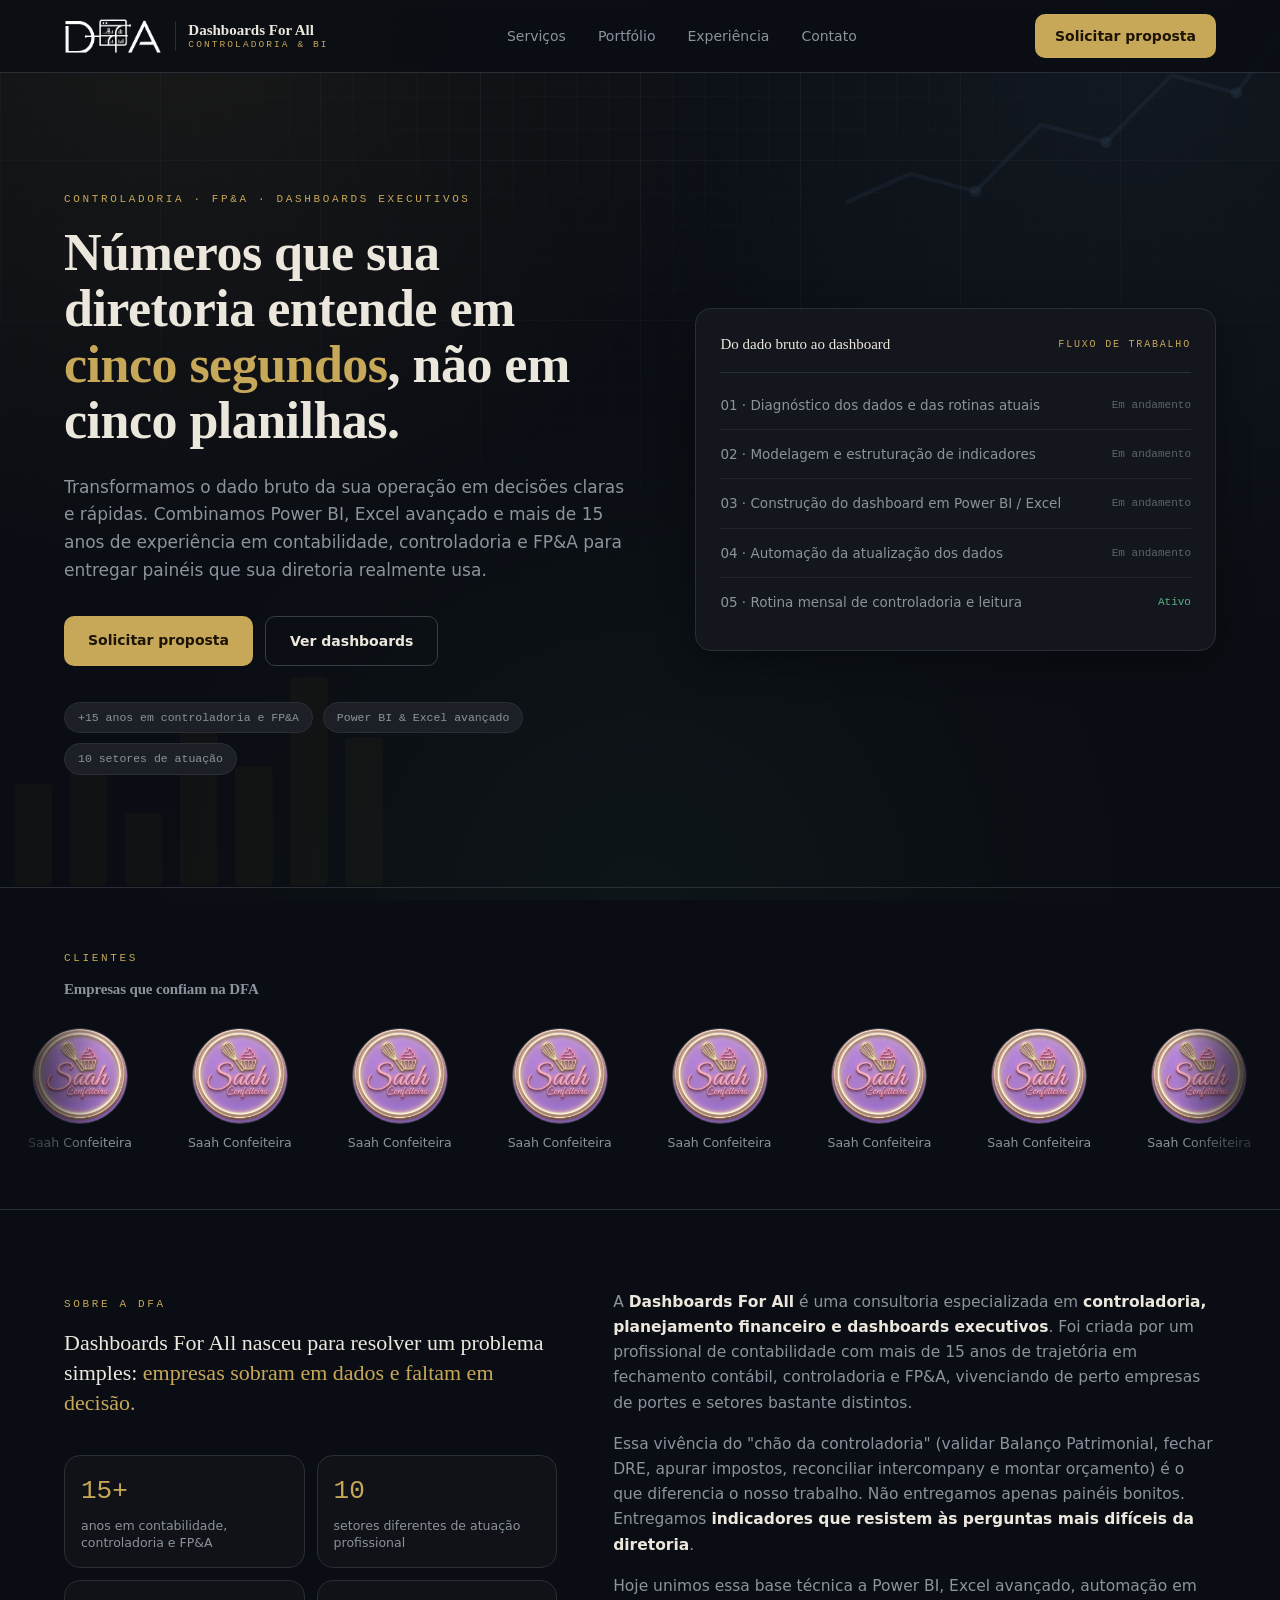
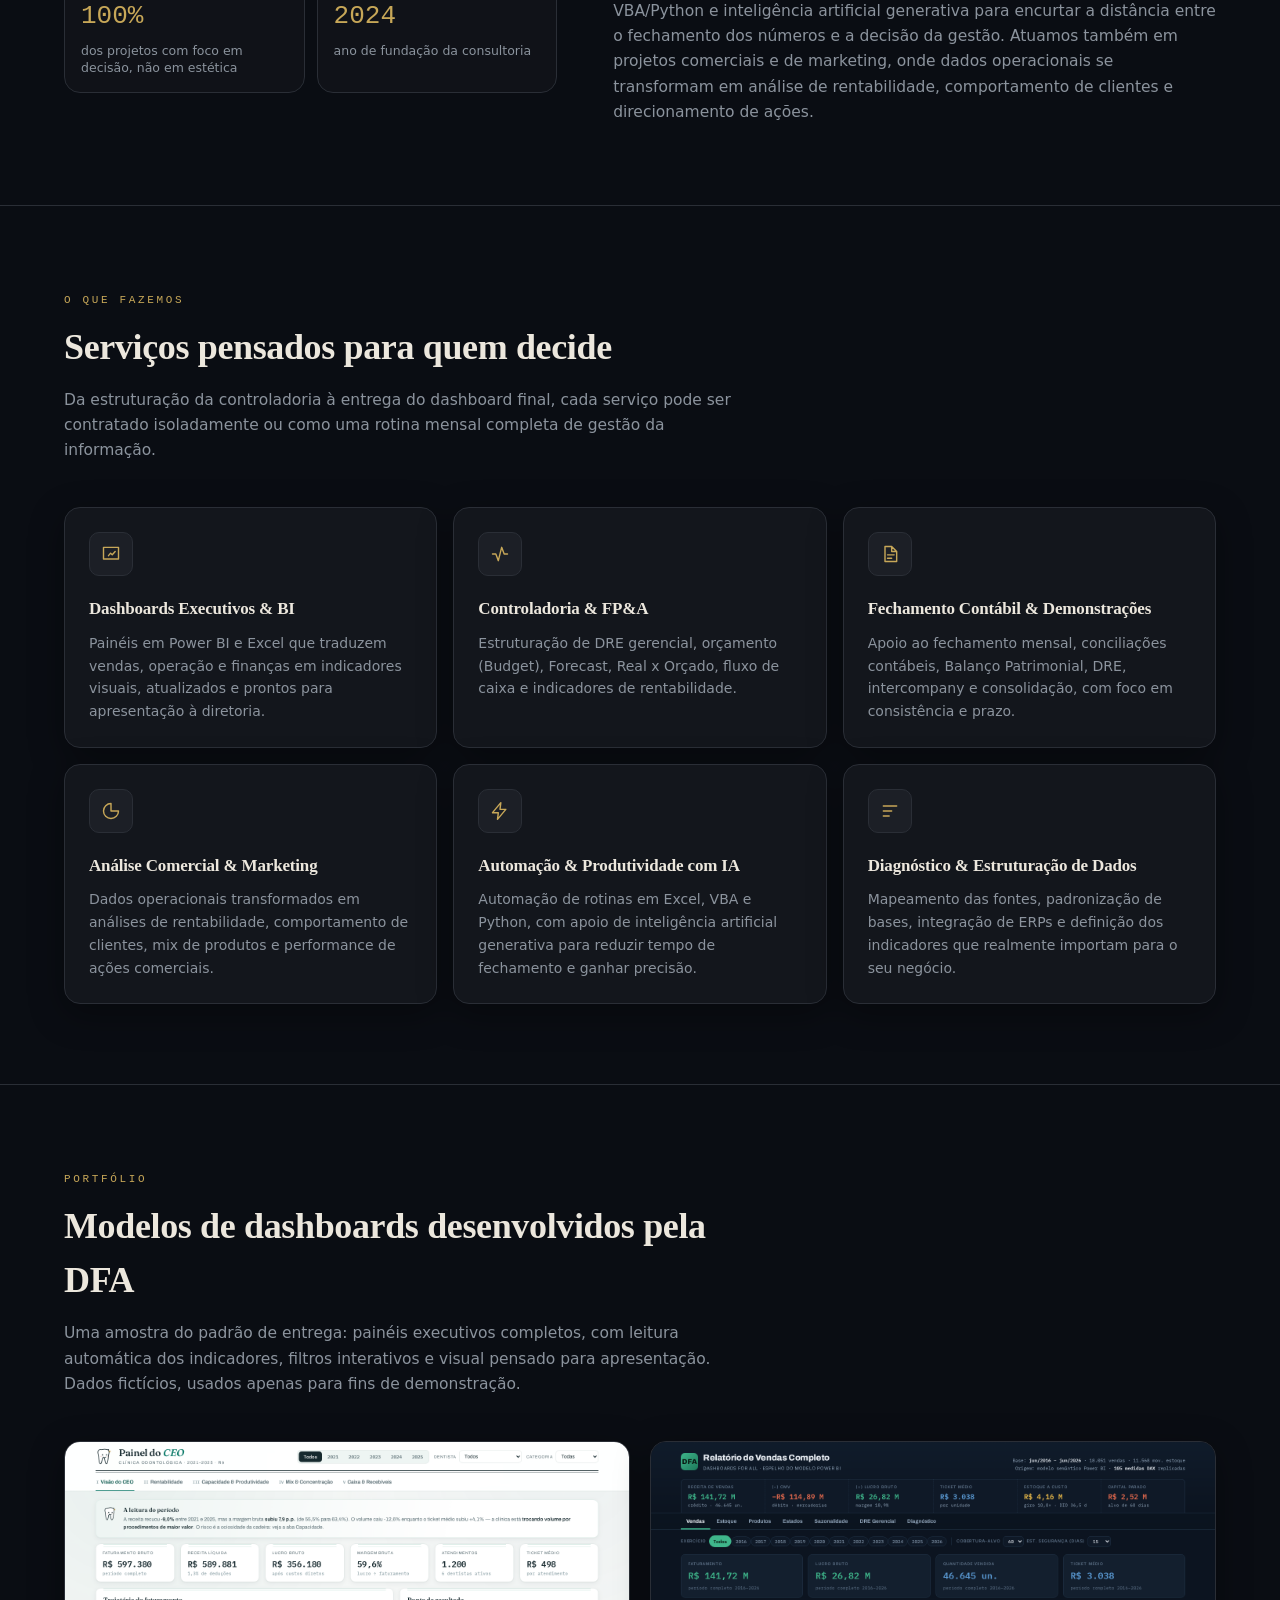
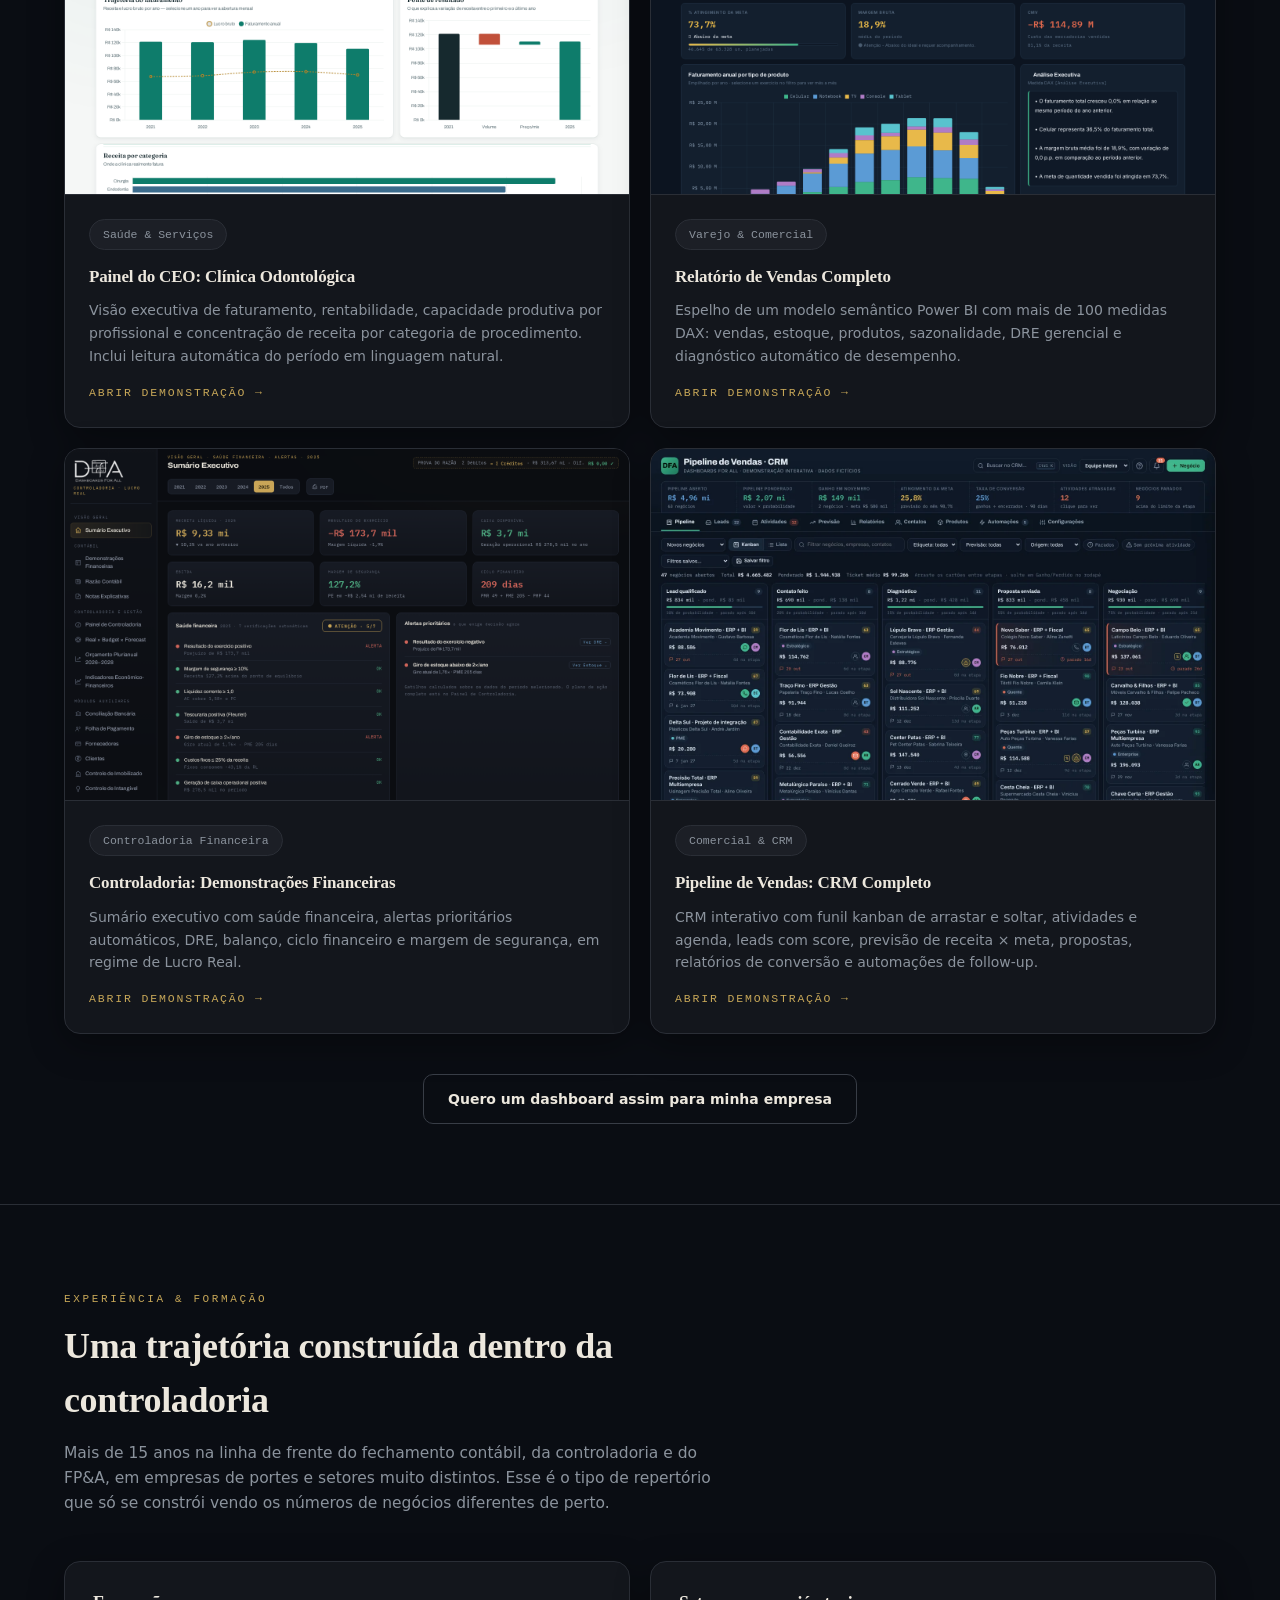
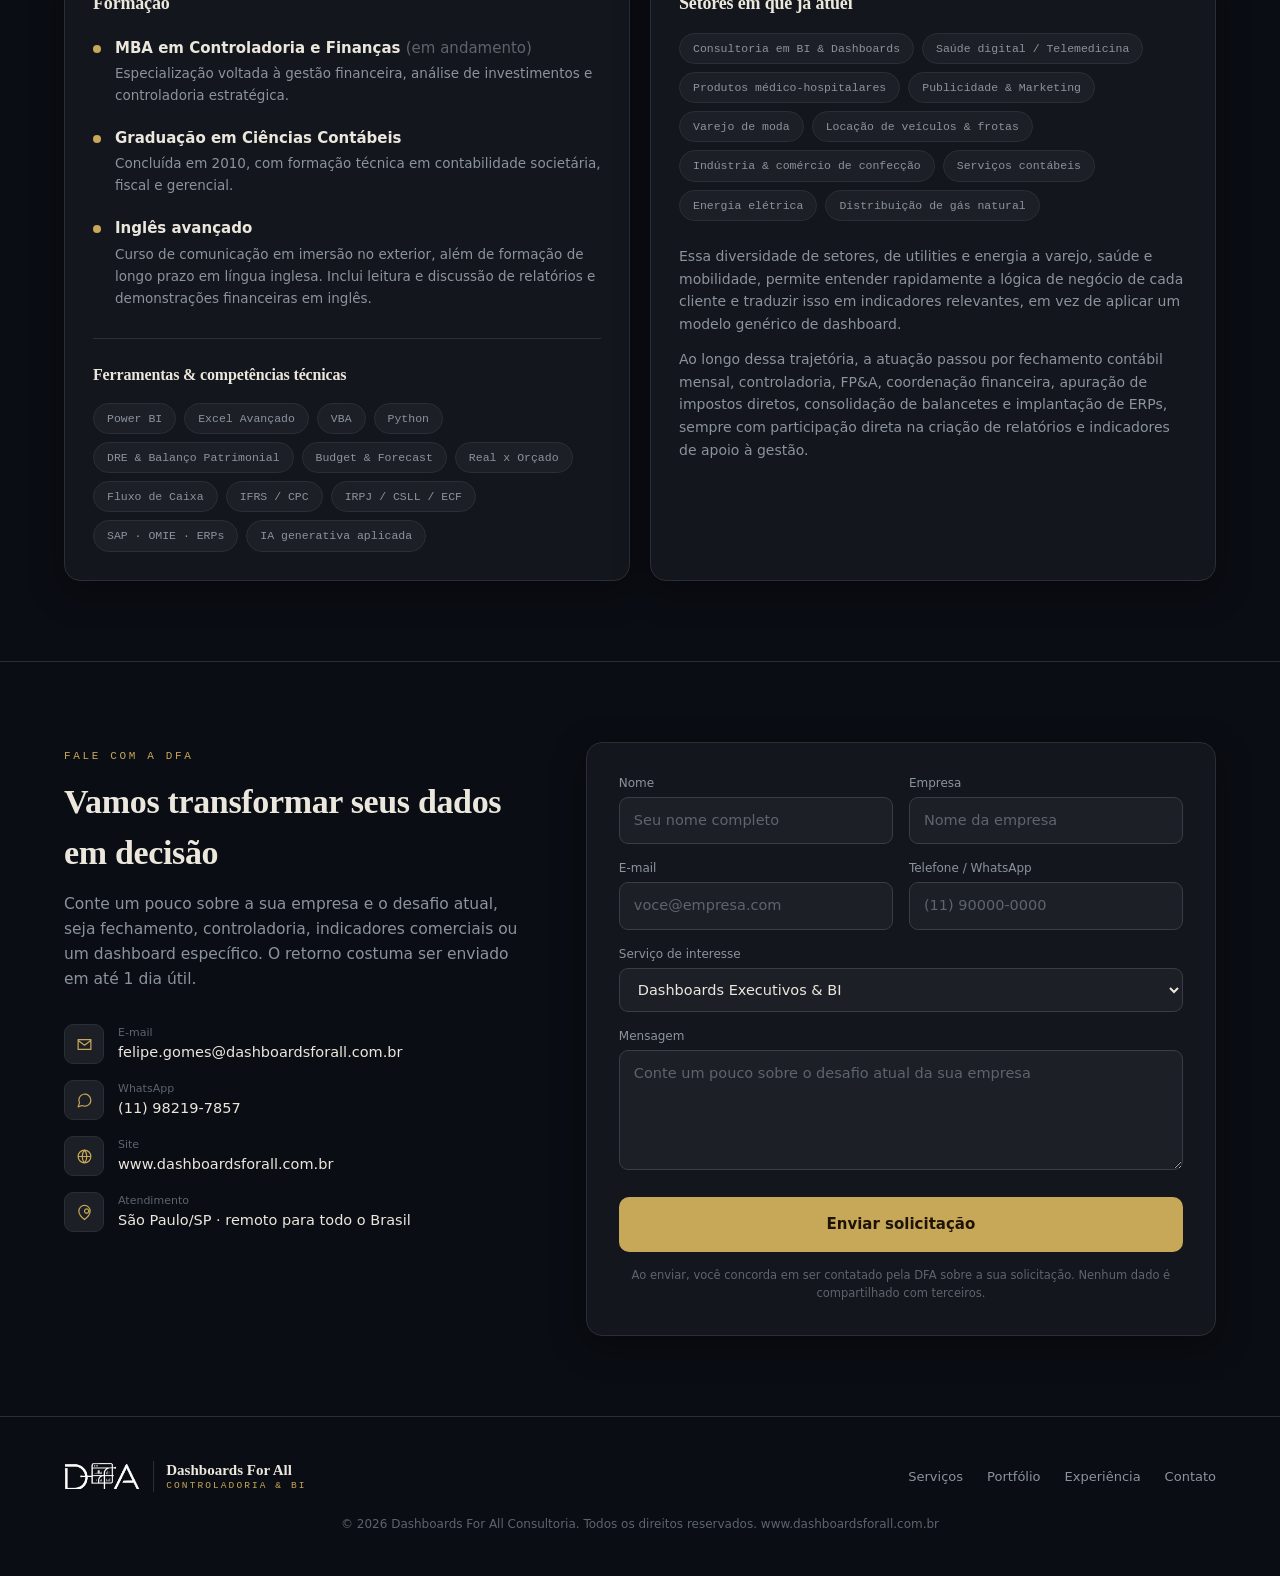
==== commit 9b96229b: "Home: faixa de clientes com rolagem automática Adiciona a seção "Clientes" logo após o hero, com os " ====
--- a/index.html
+++ b/index.html
@@ -1008,4 +1008,48 @@
   0%, 70%, 100% { opacity: 1; }
   20%, 50% { opacity: 0; }
 }
-</style><style>.dfa-reveal{opacity:1!important;transform:none!important}</style></head><body data-tsd-source="/src/routes/__root.tsx:117:7"><!--$--><div class="min-h-screen text-foreground" data-tsd-source="/src/routes/index.tsx:58:5"><header class="sticky top-0 z-50 border-b border-hair bg-ink/85 backdrop-blur-md" data-tsd-source="/src/components/dfa/Header.tsx:15:5"><div class="mx-auto flex max-w-[1200px] items-center justify-between px-6 py-3.5" data-tsd-source="/src/components/dfa/Header.tsx:16:7"><a href="#top" class="flex items-center gap-3" data-tsd-source="/src/components/dfa/Brand.tsx:5:5"><img src="[data-uri]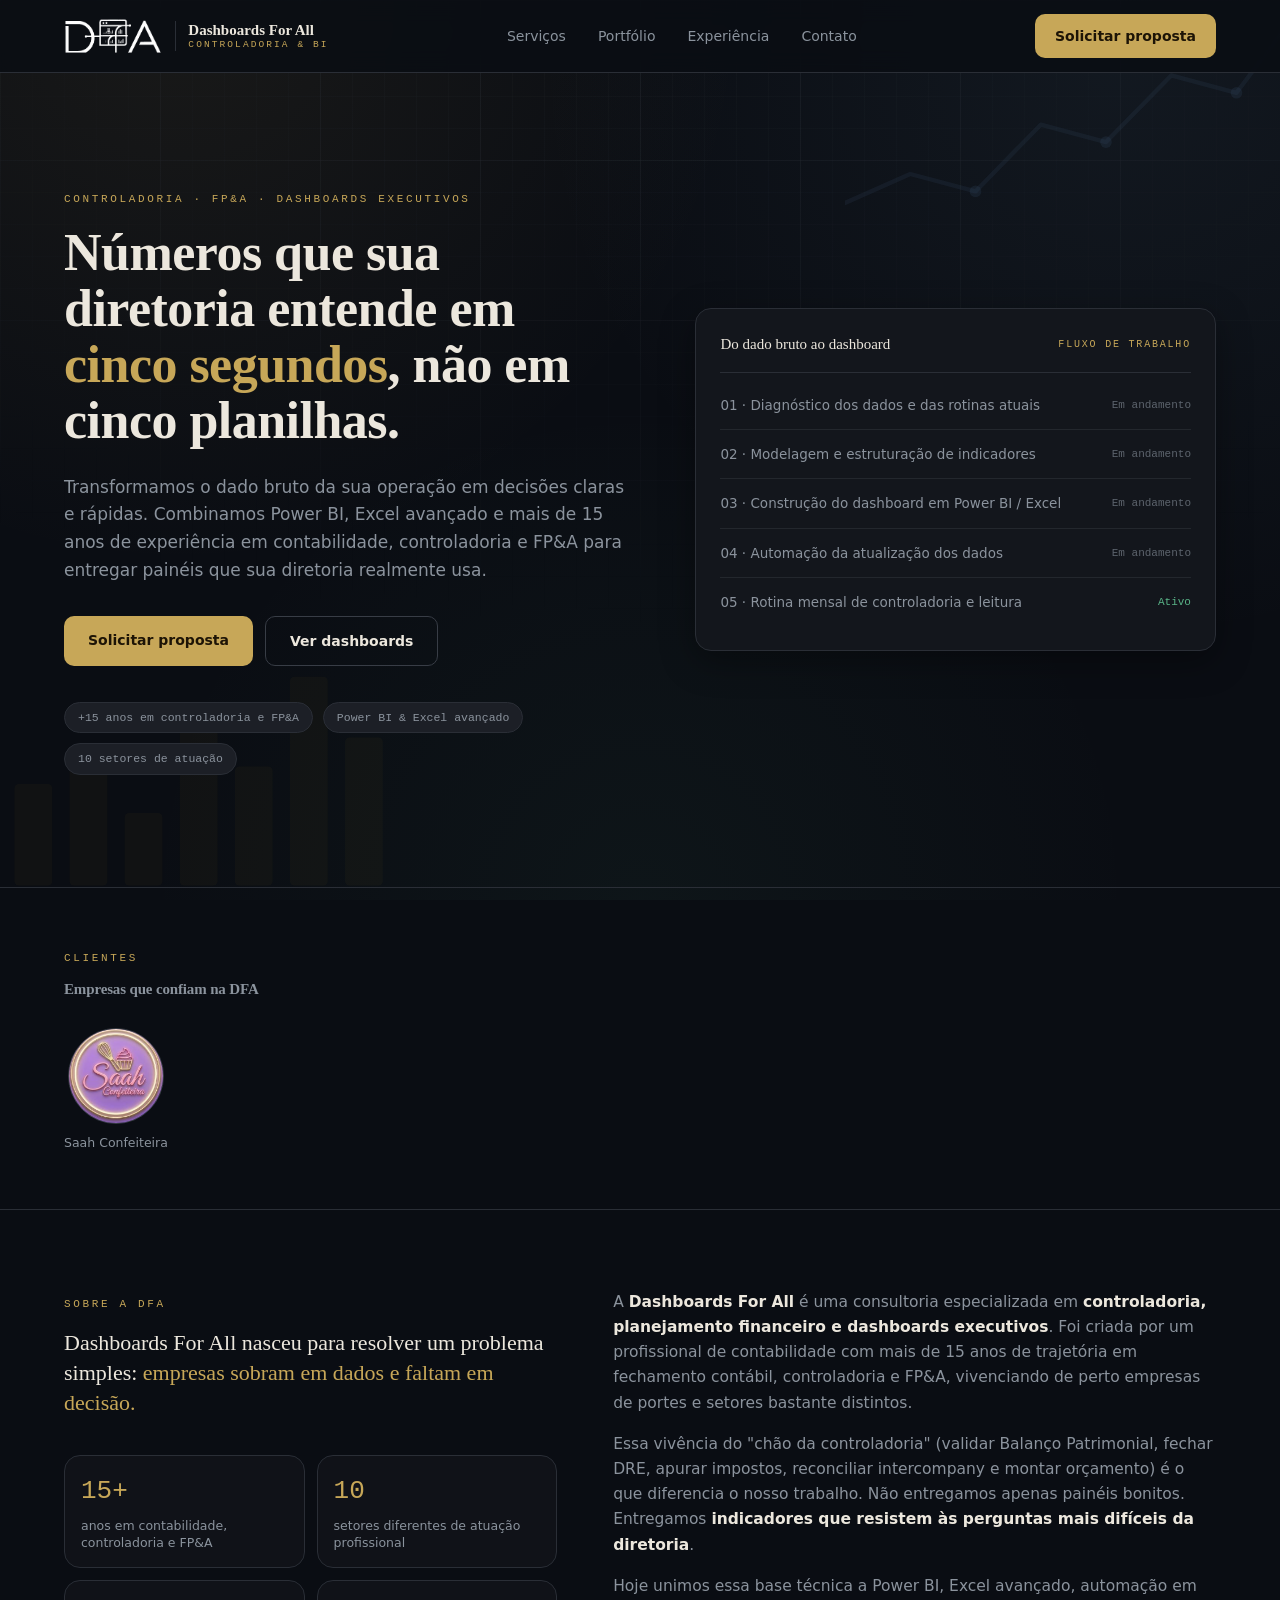
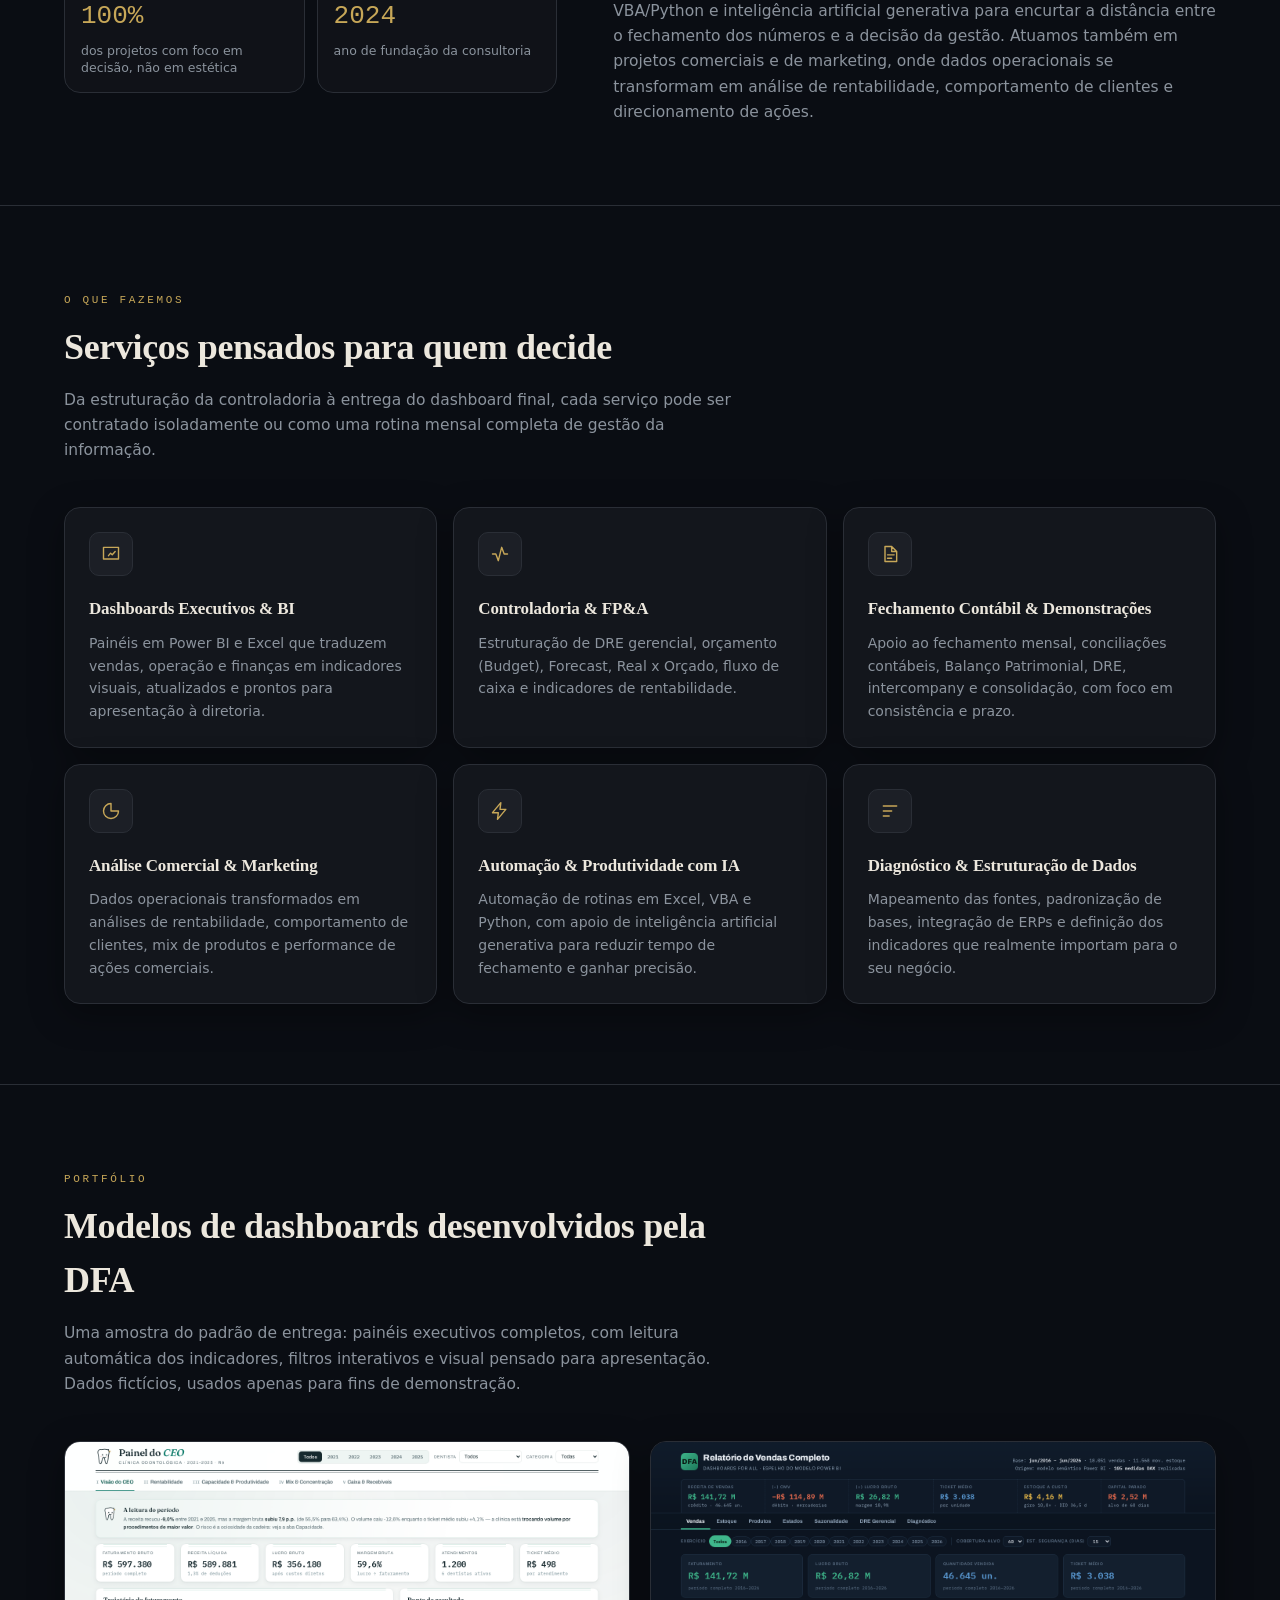
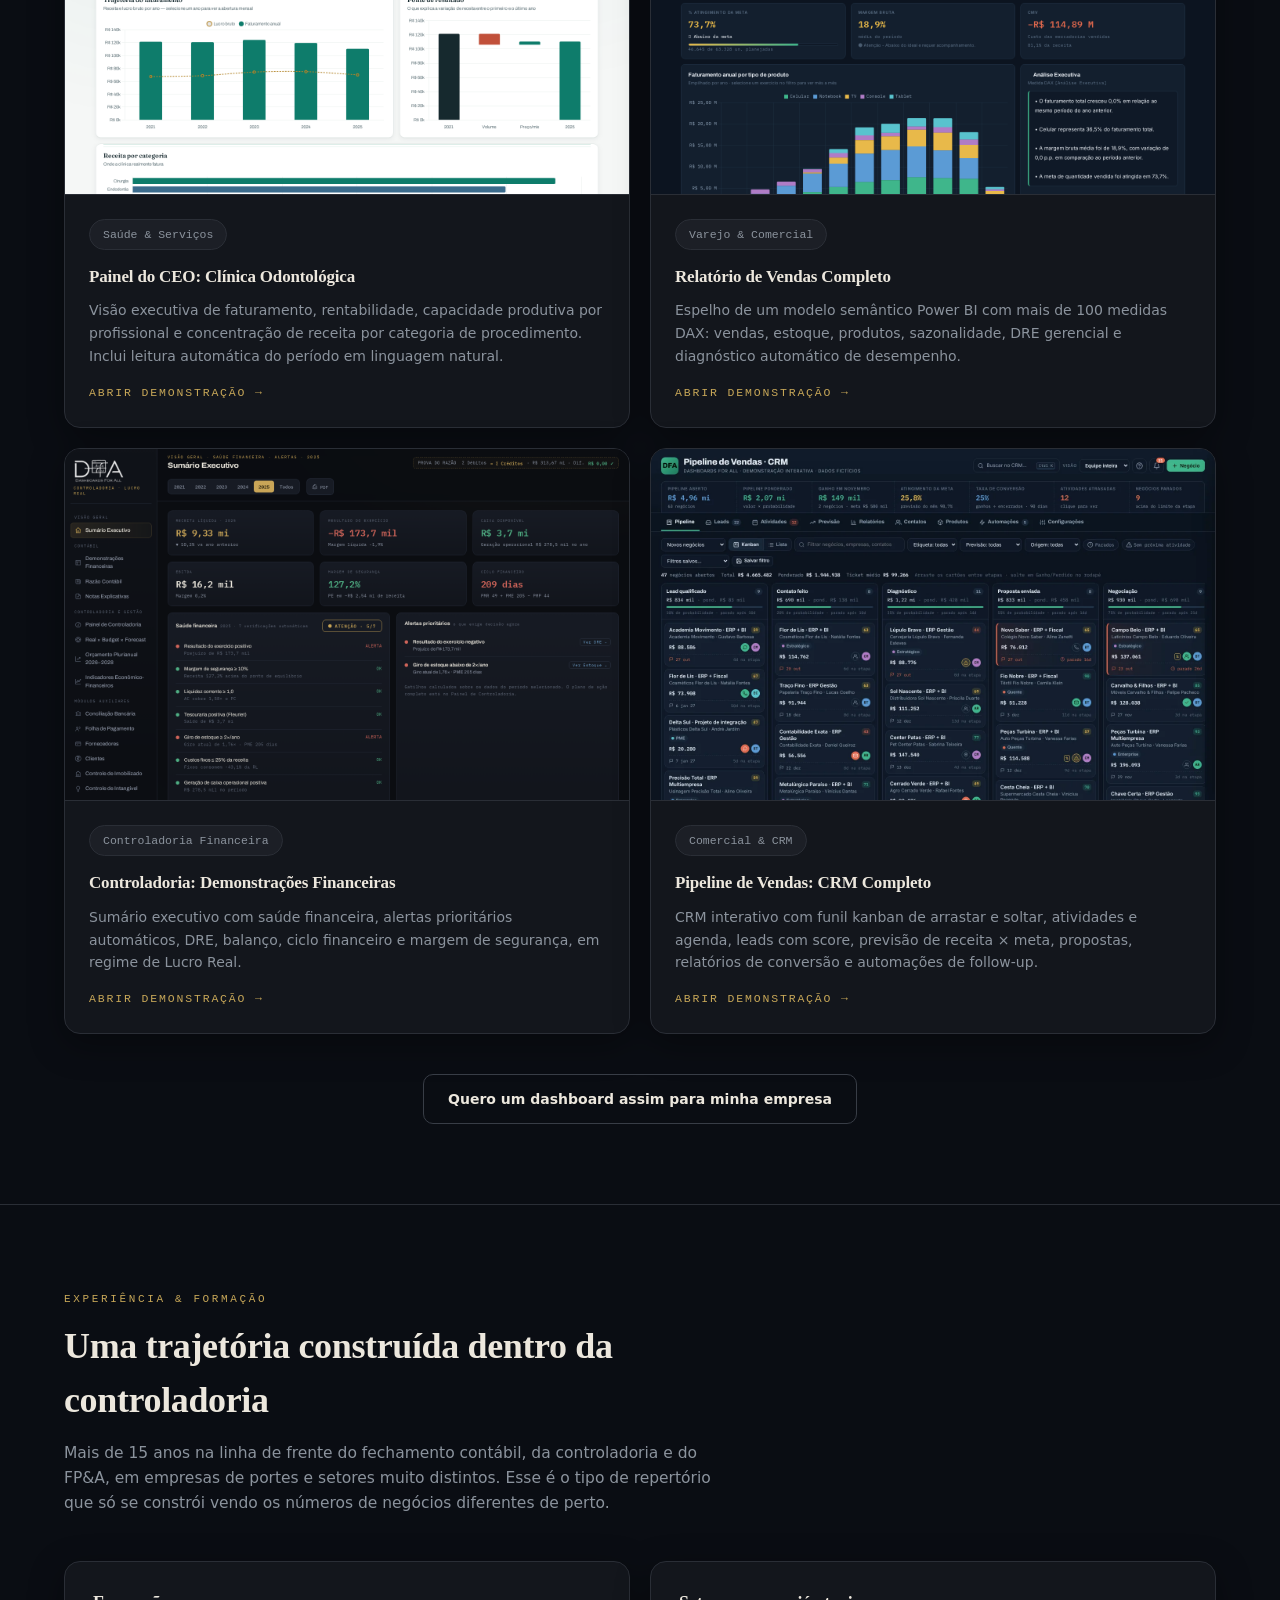
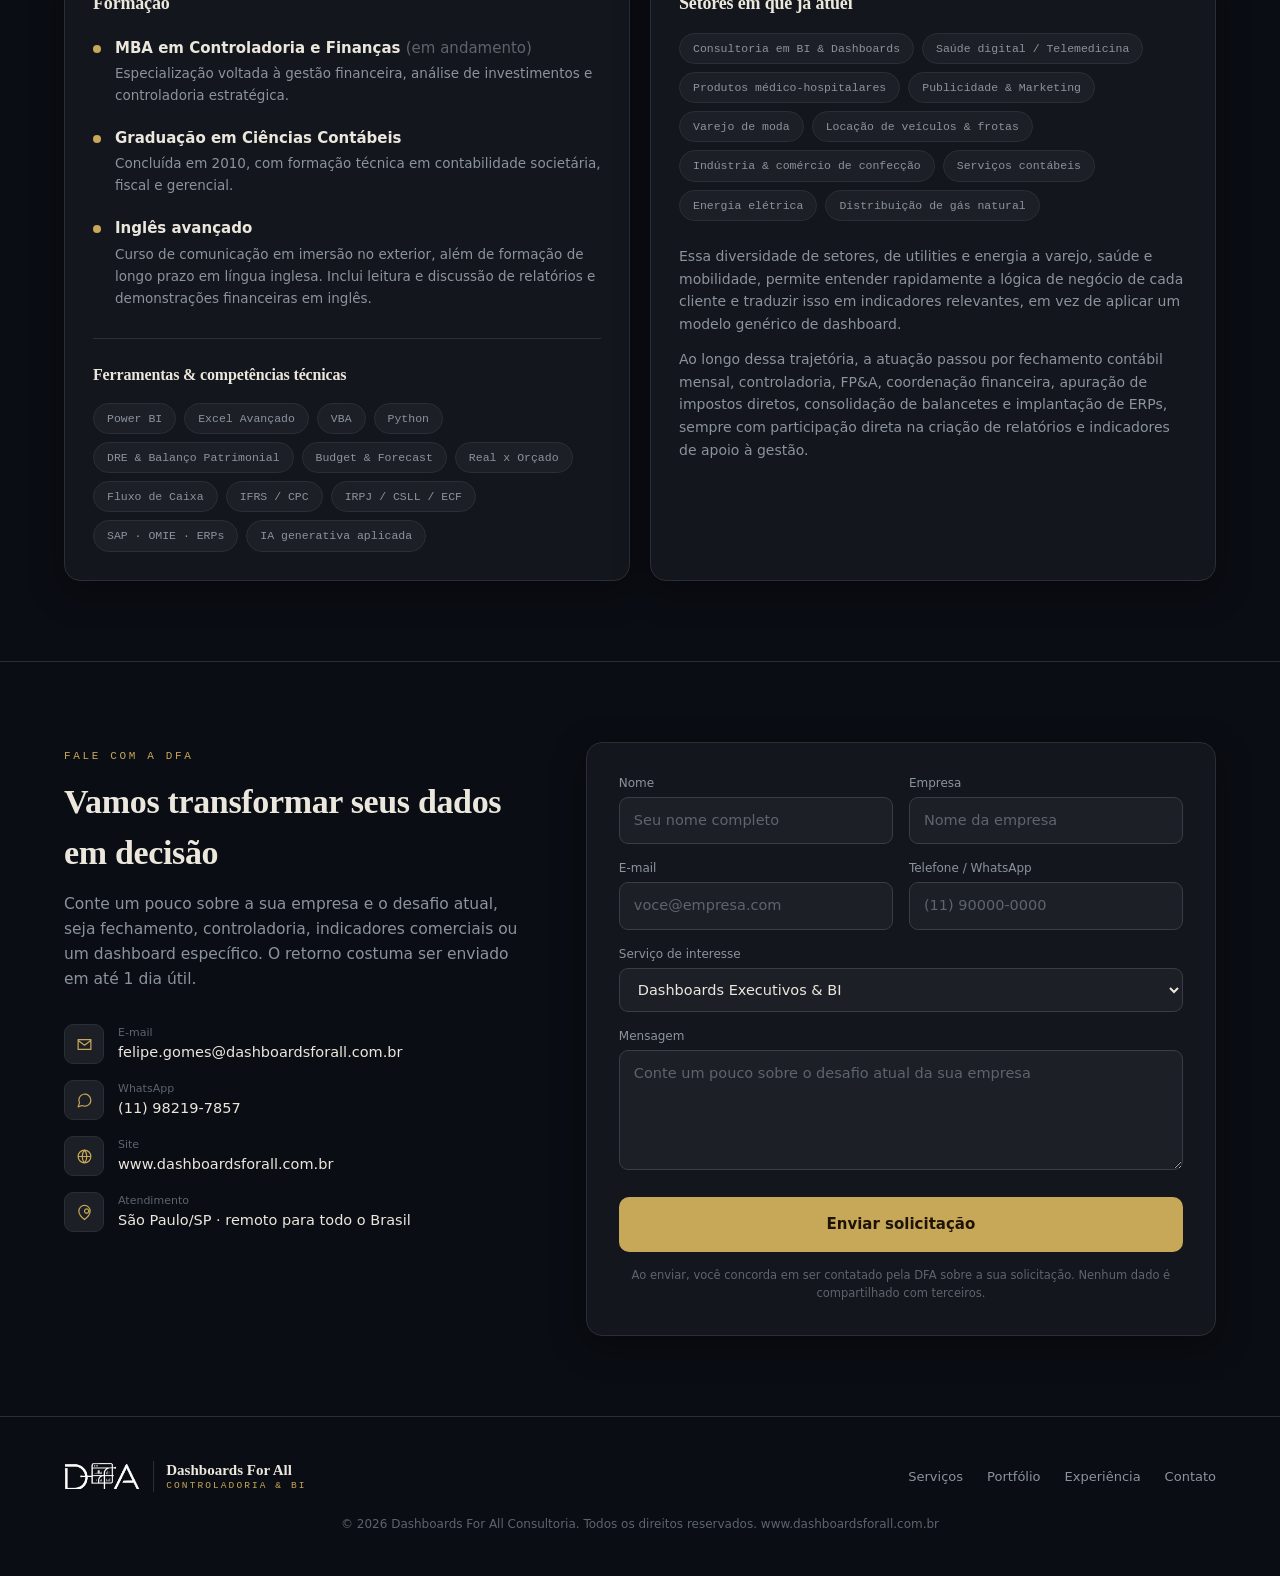
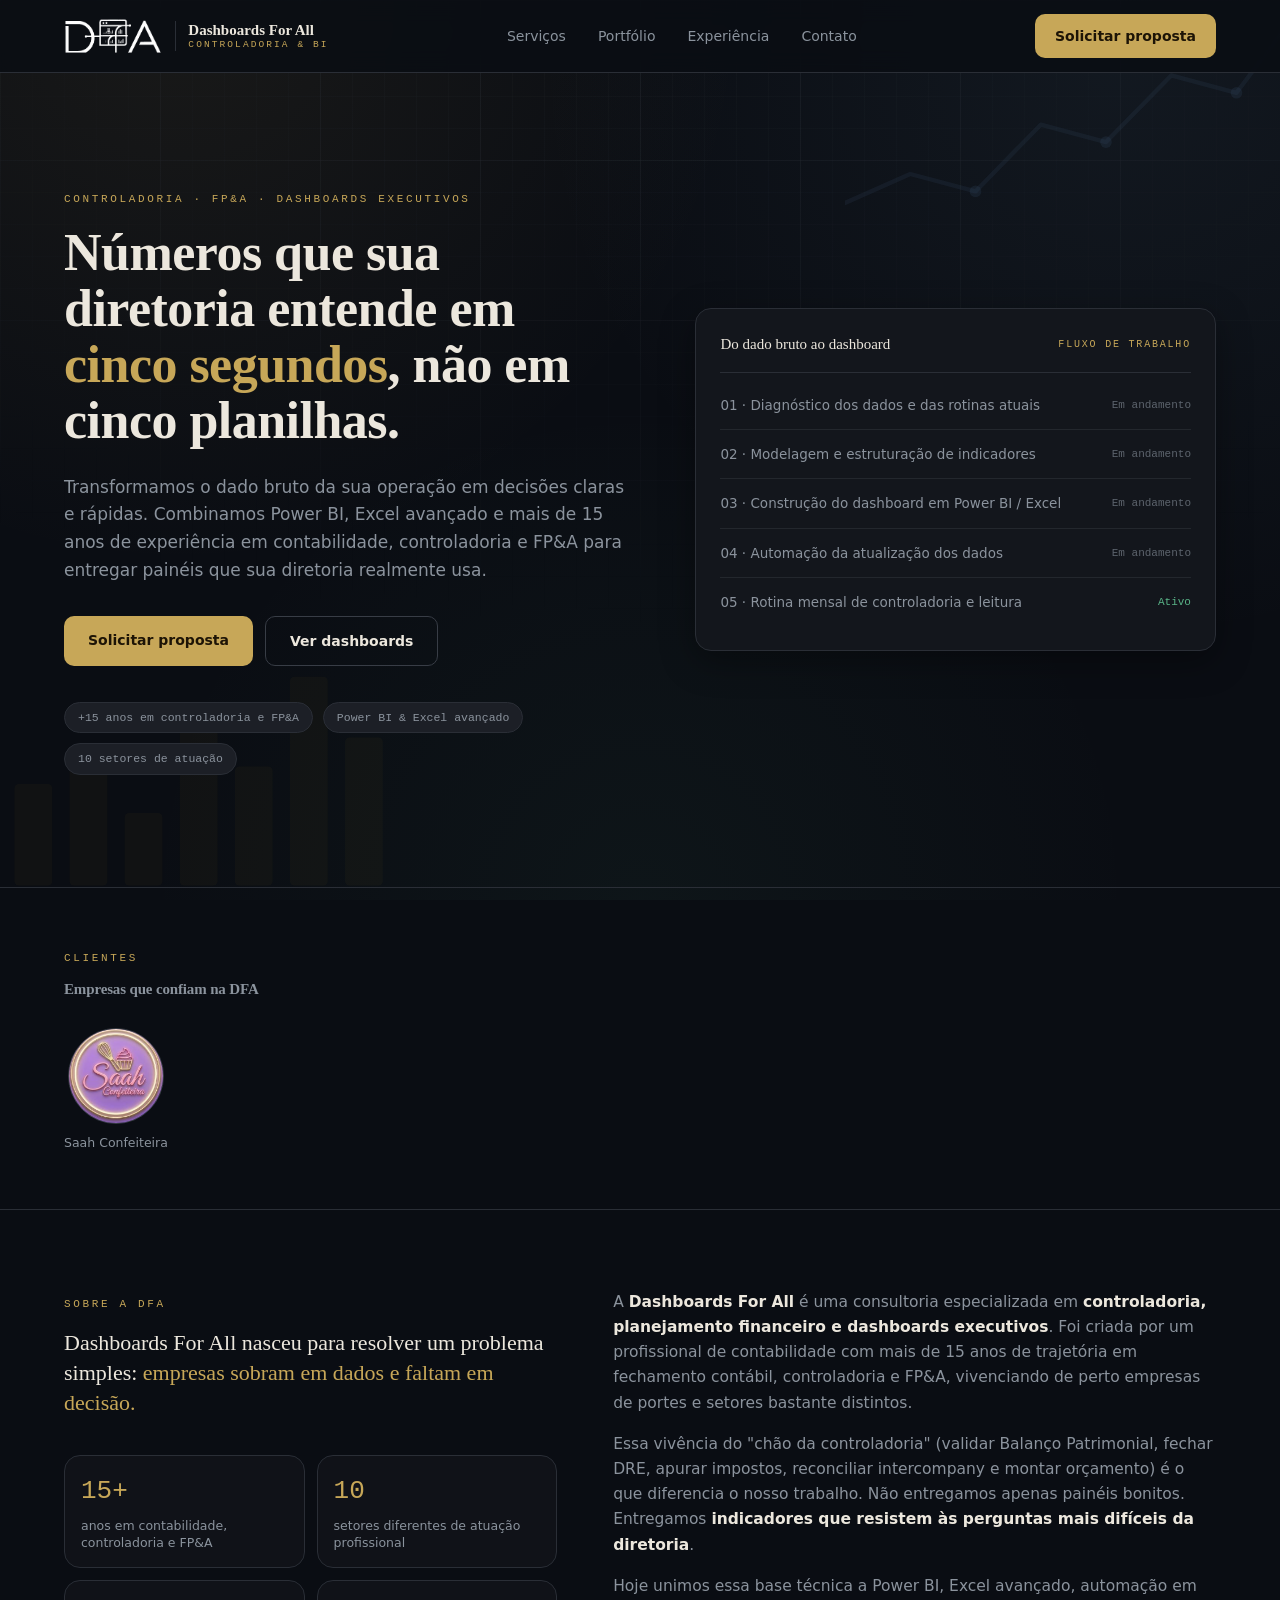
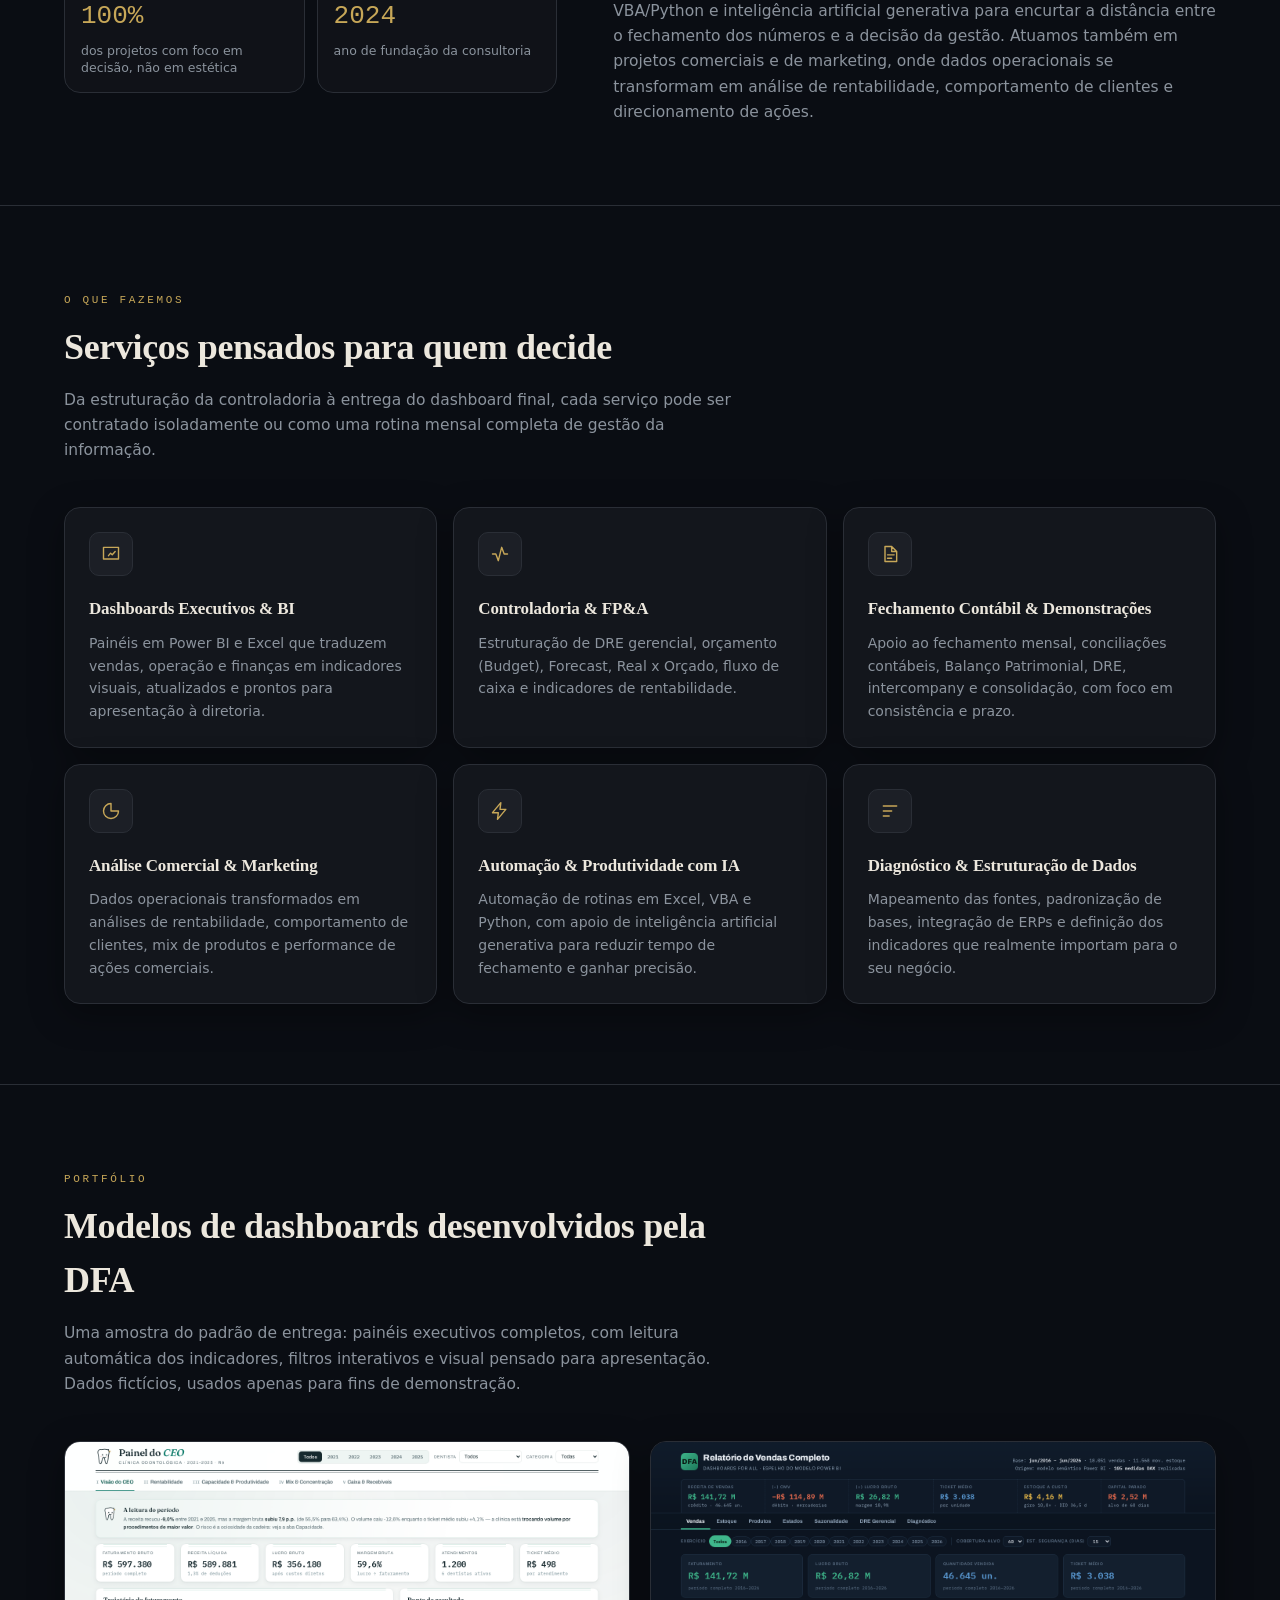
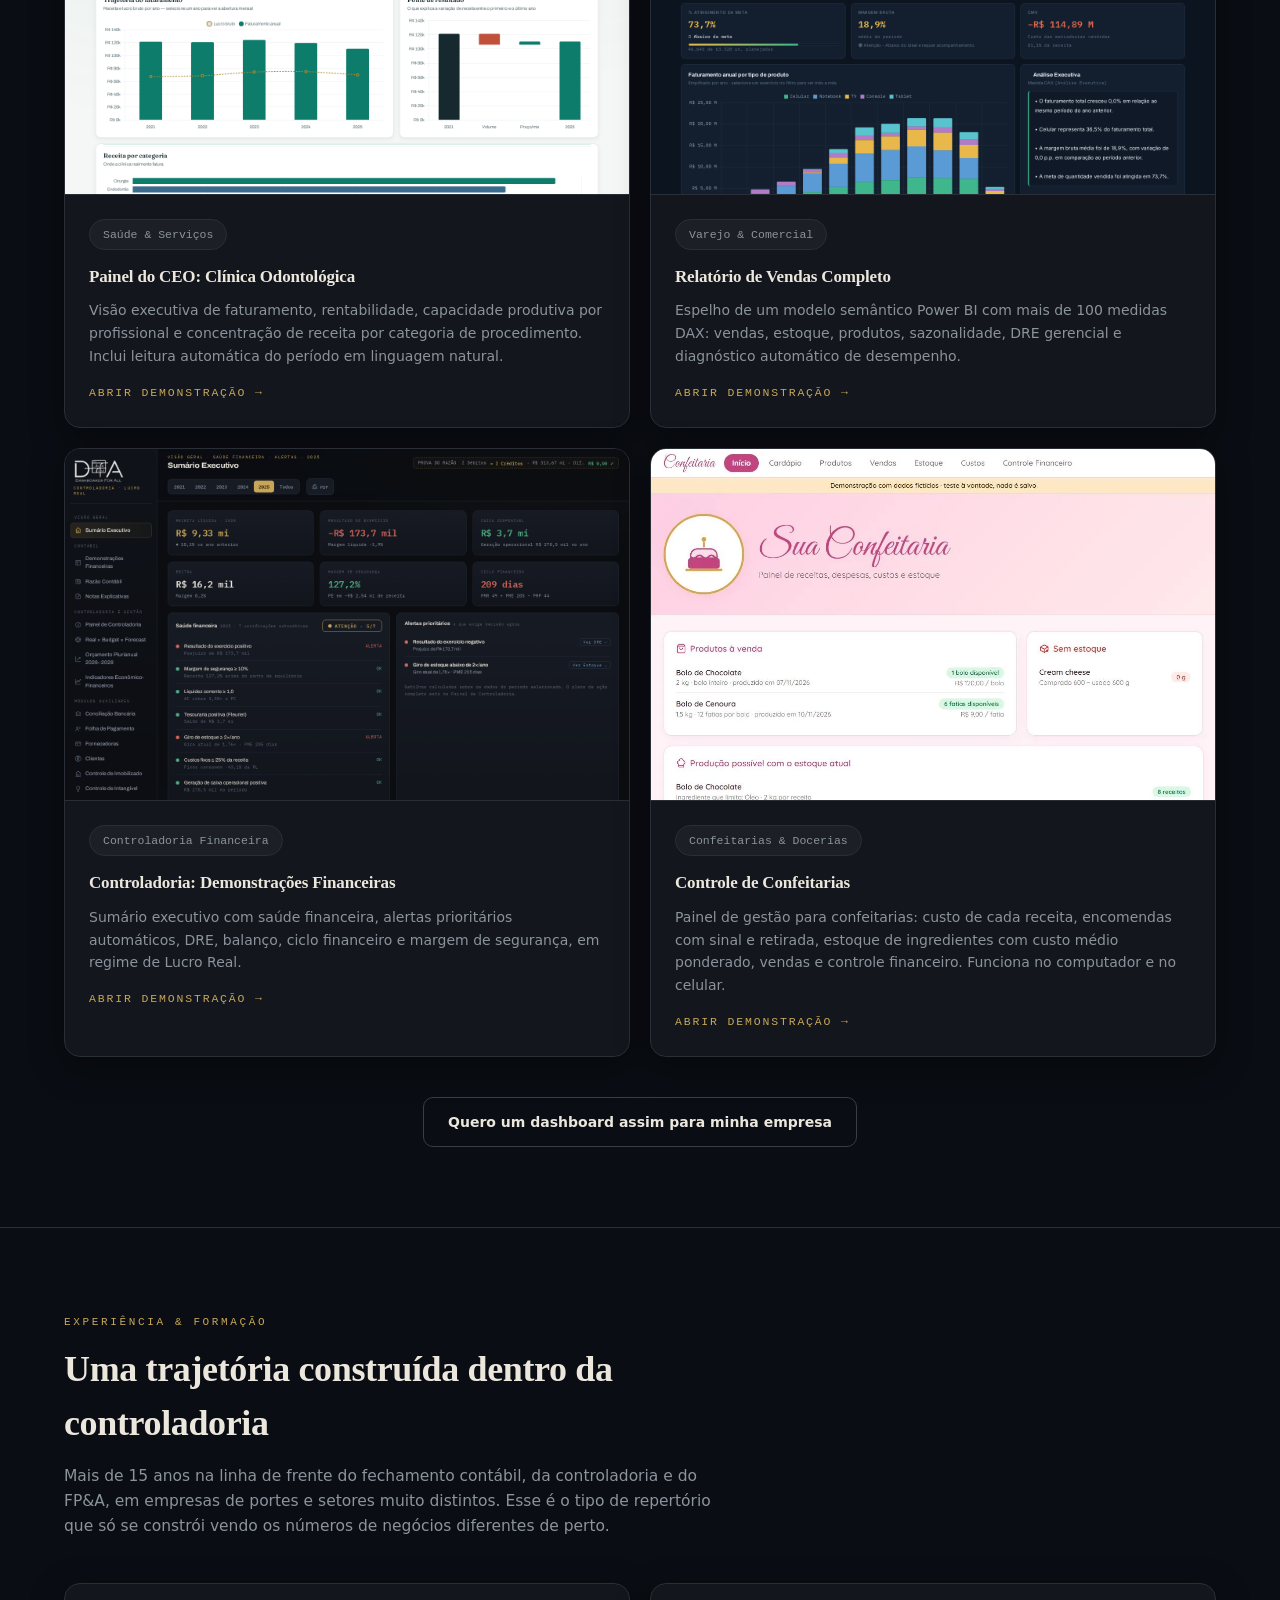
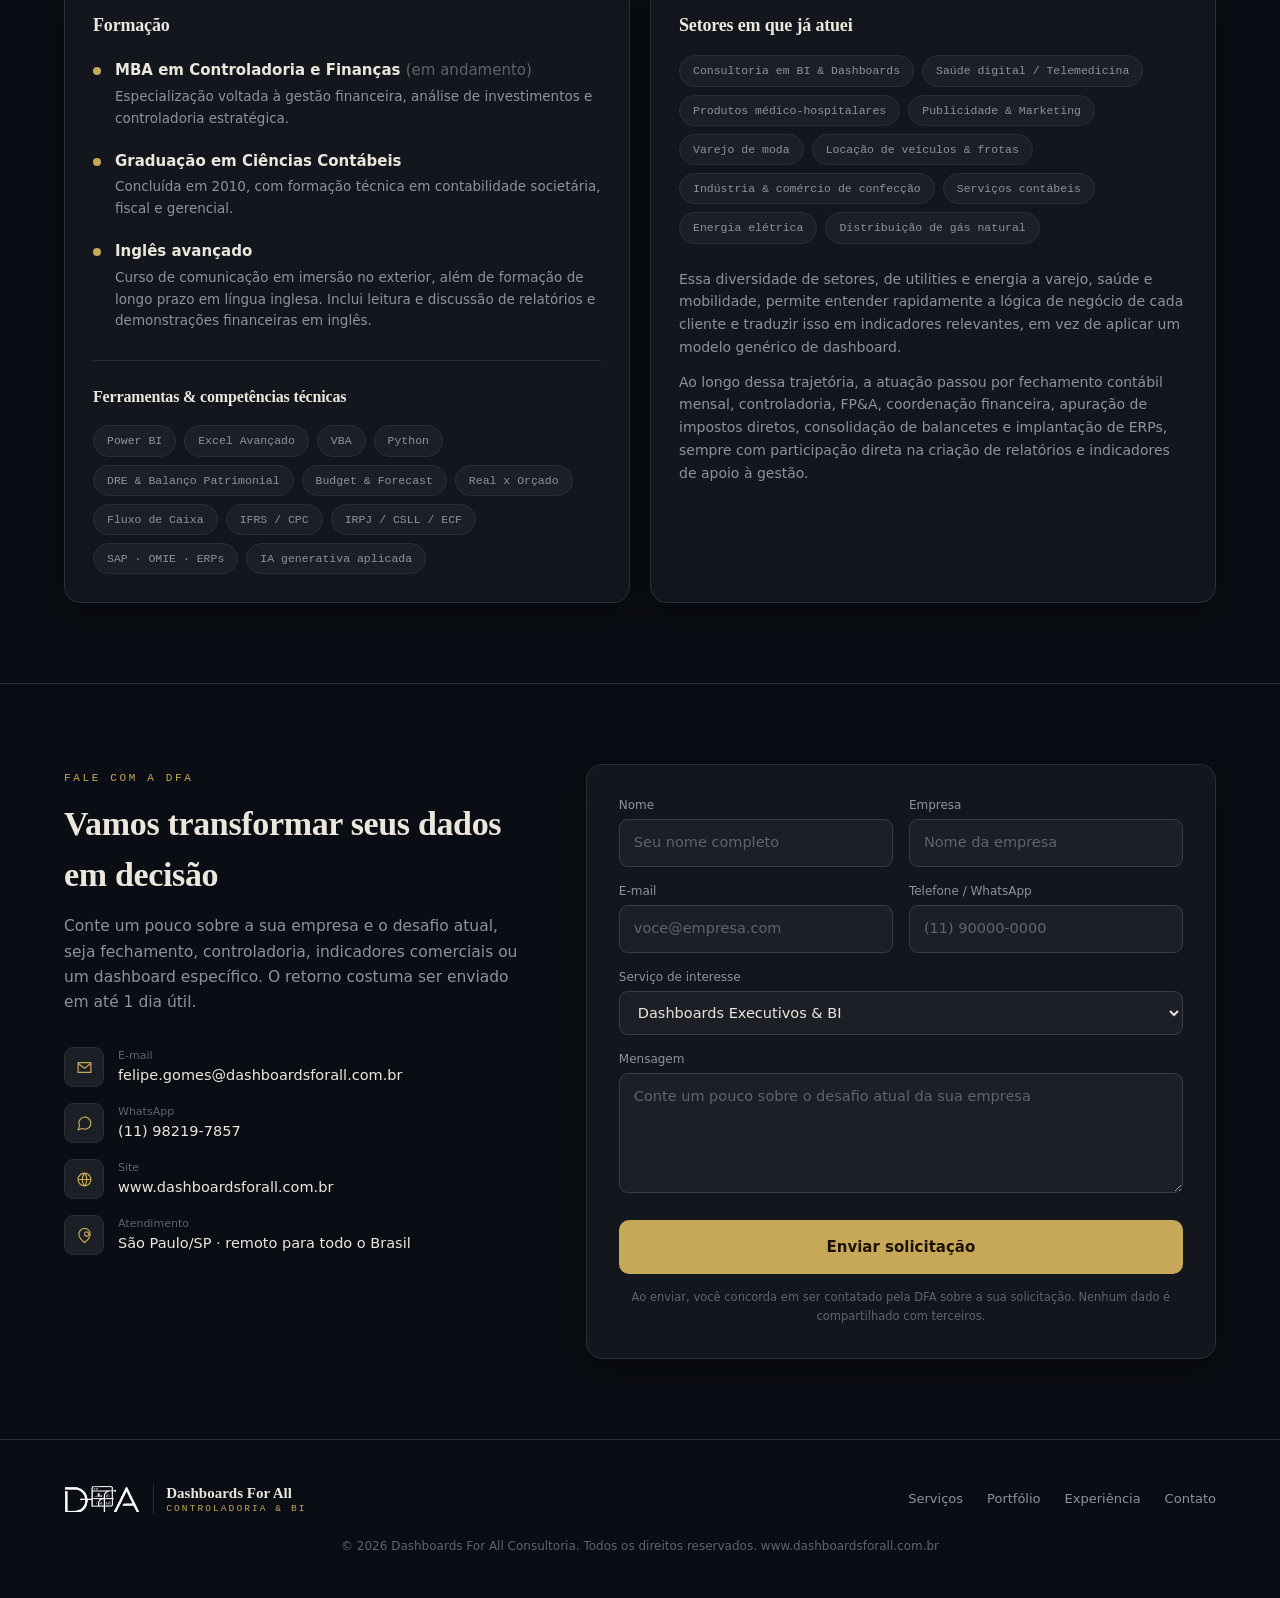
